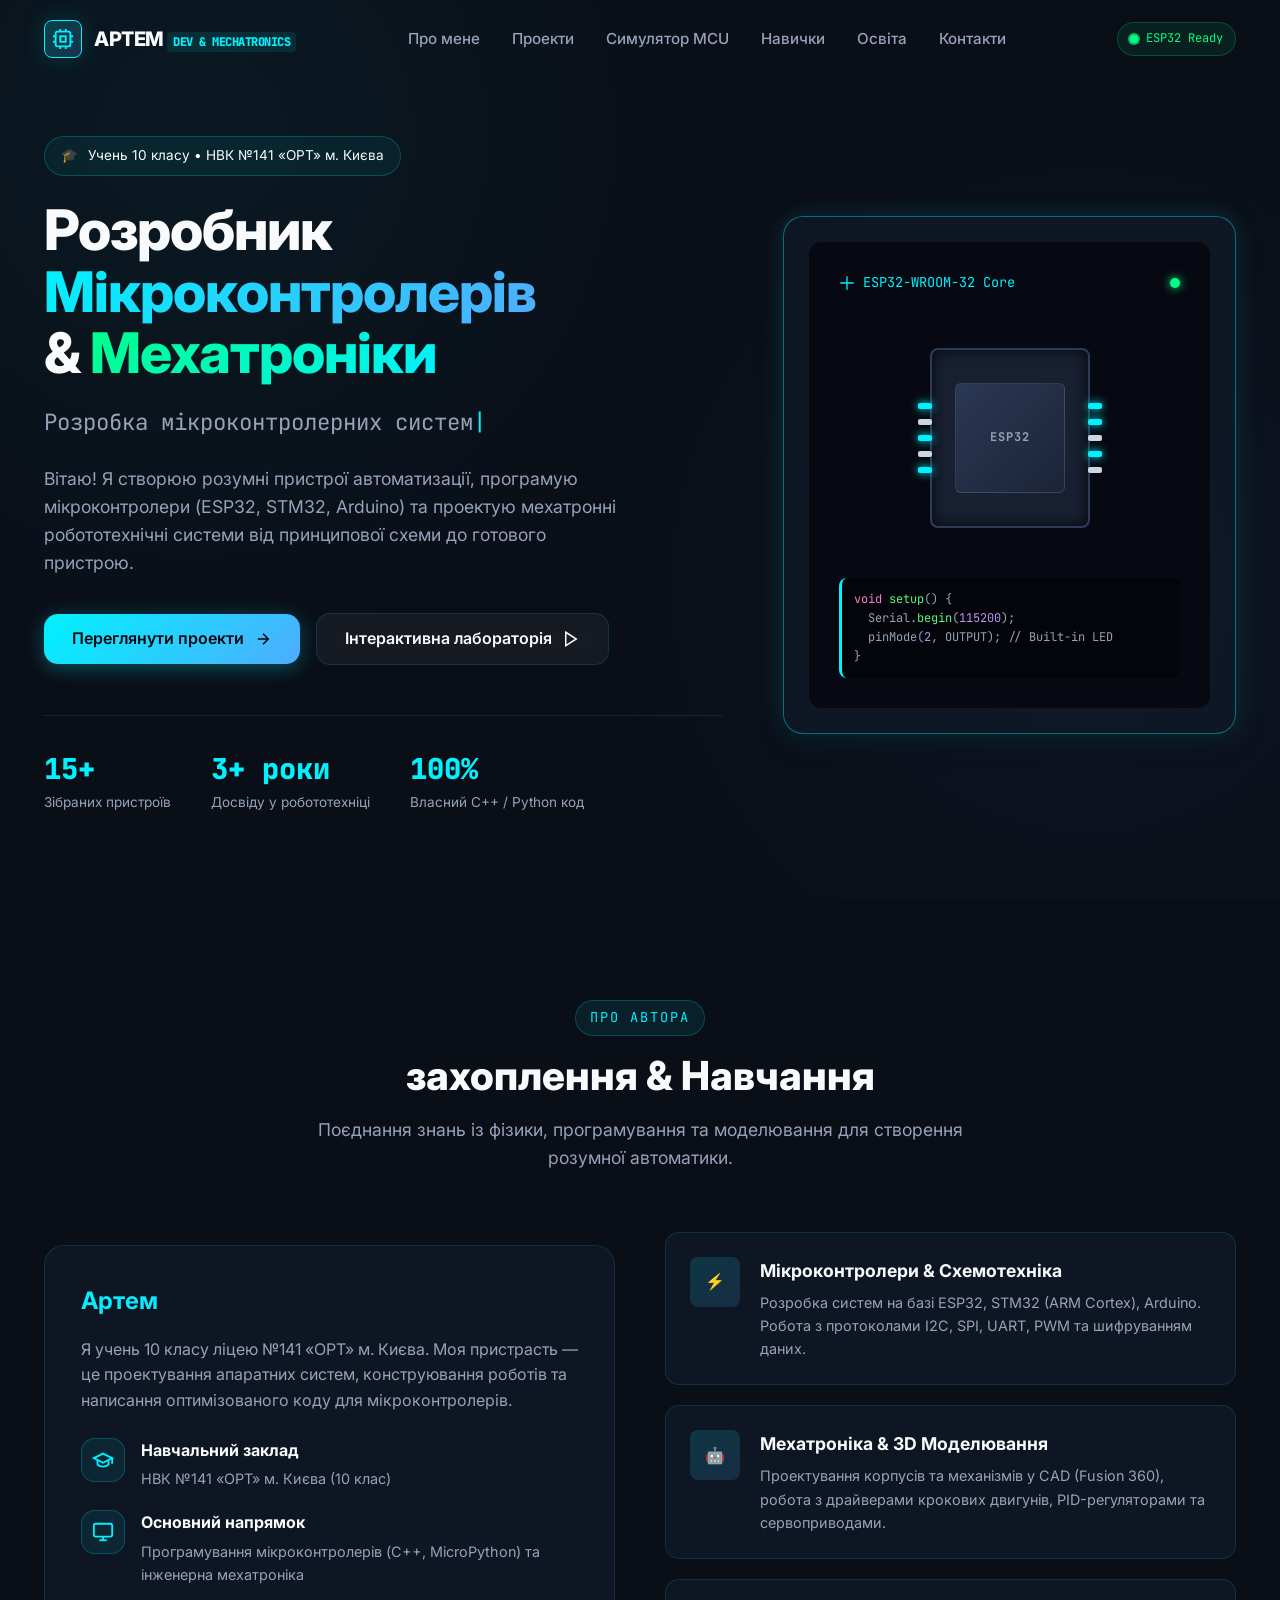
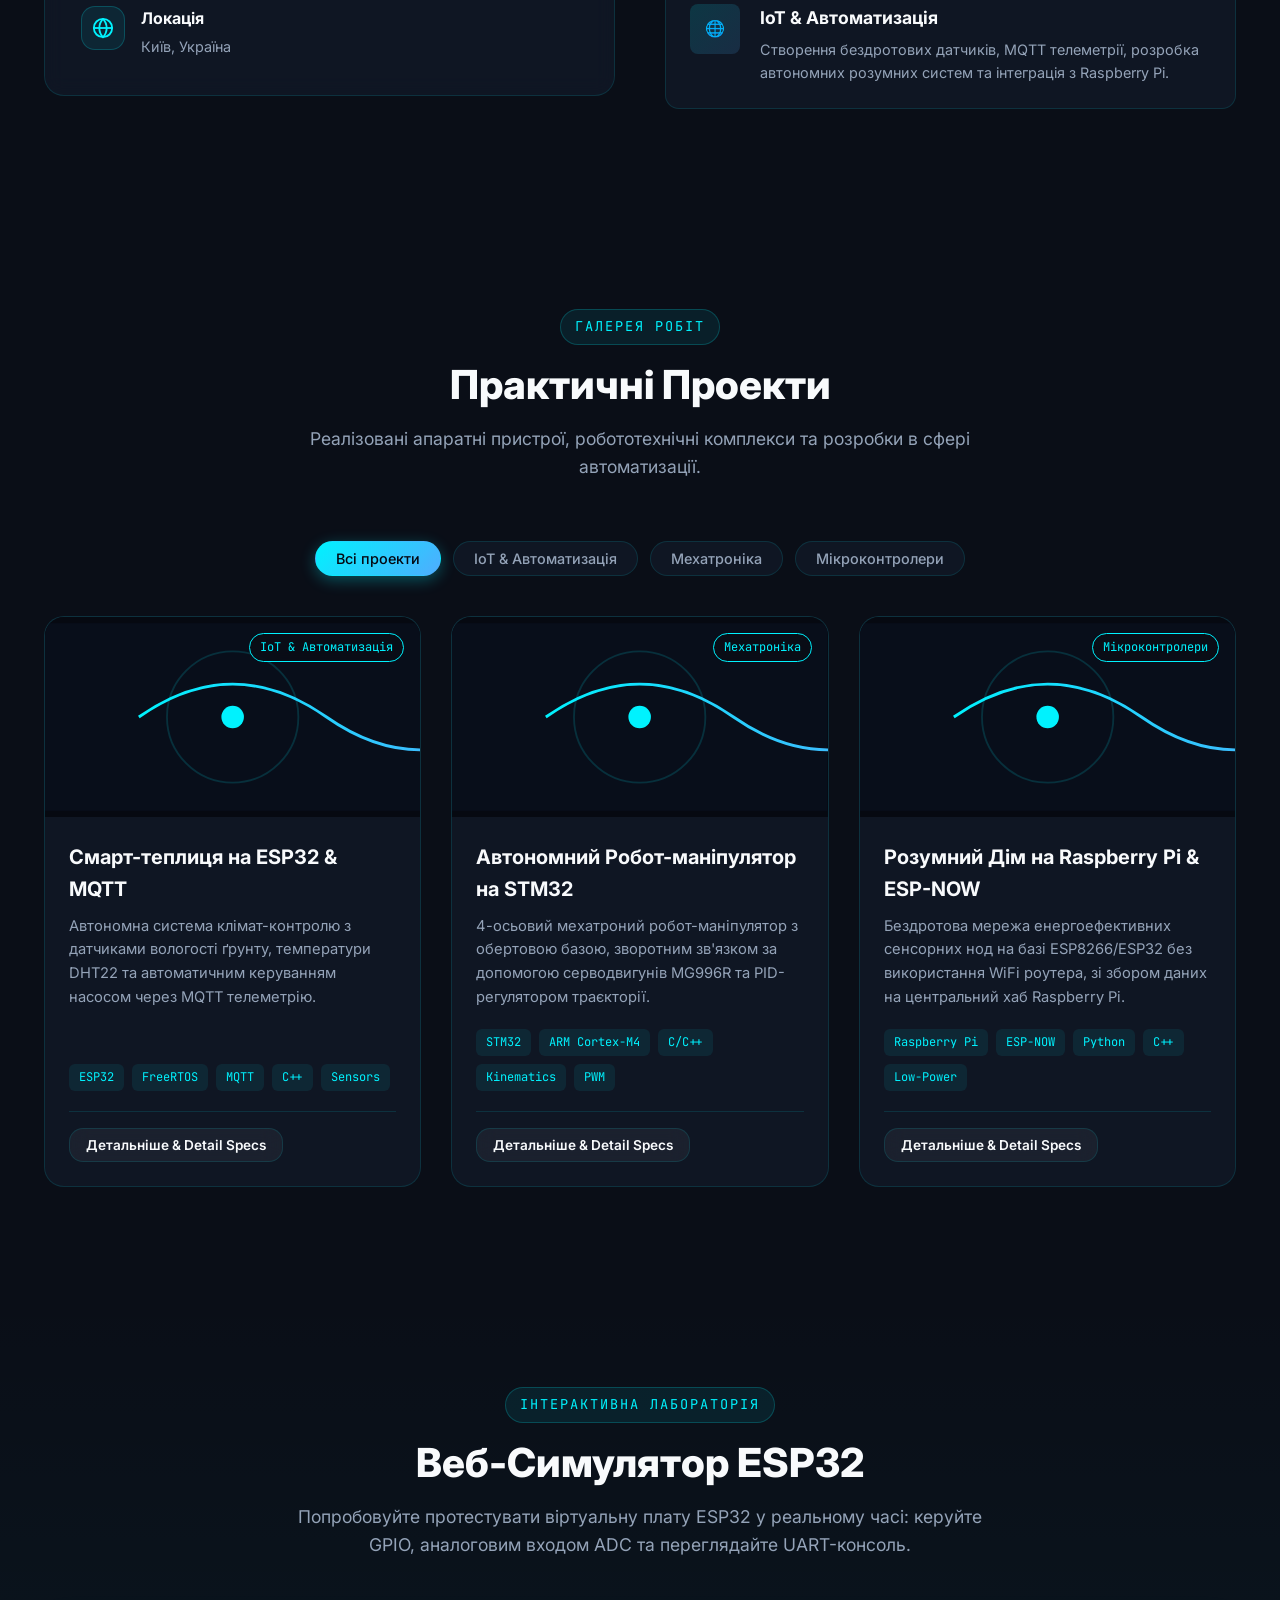
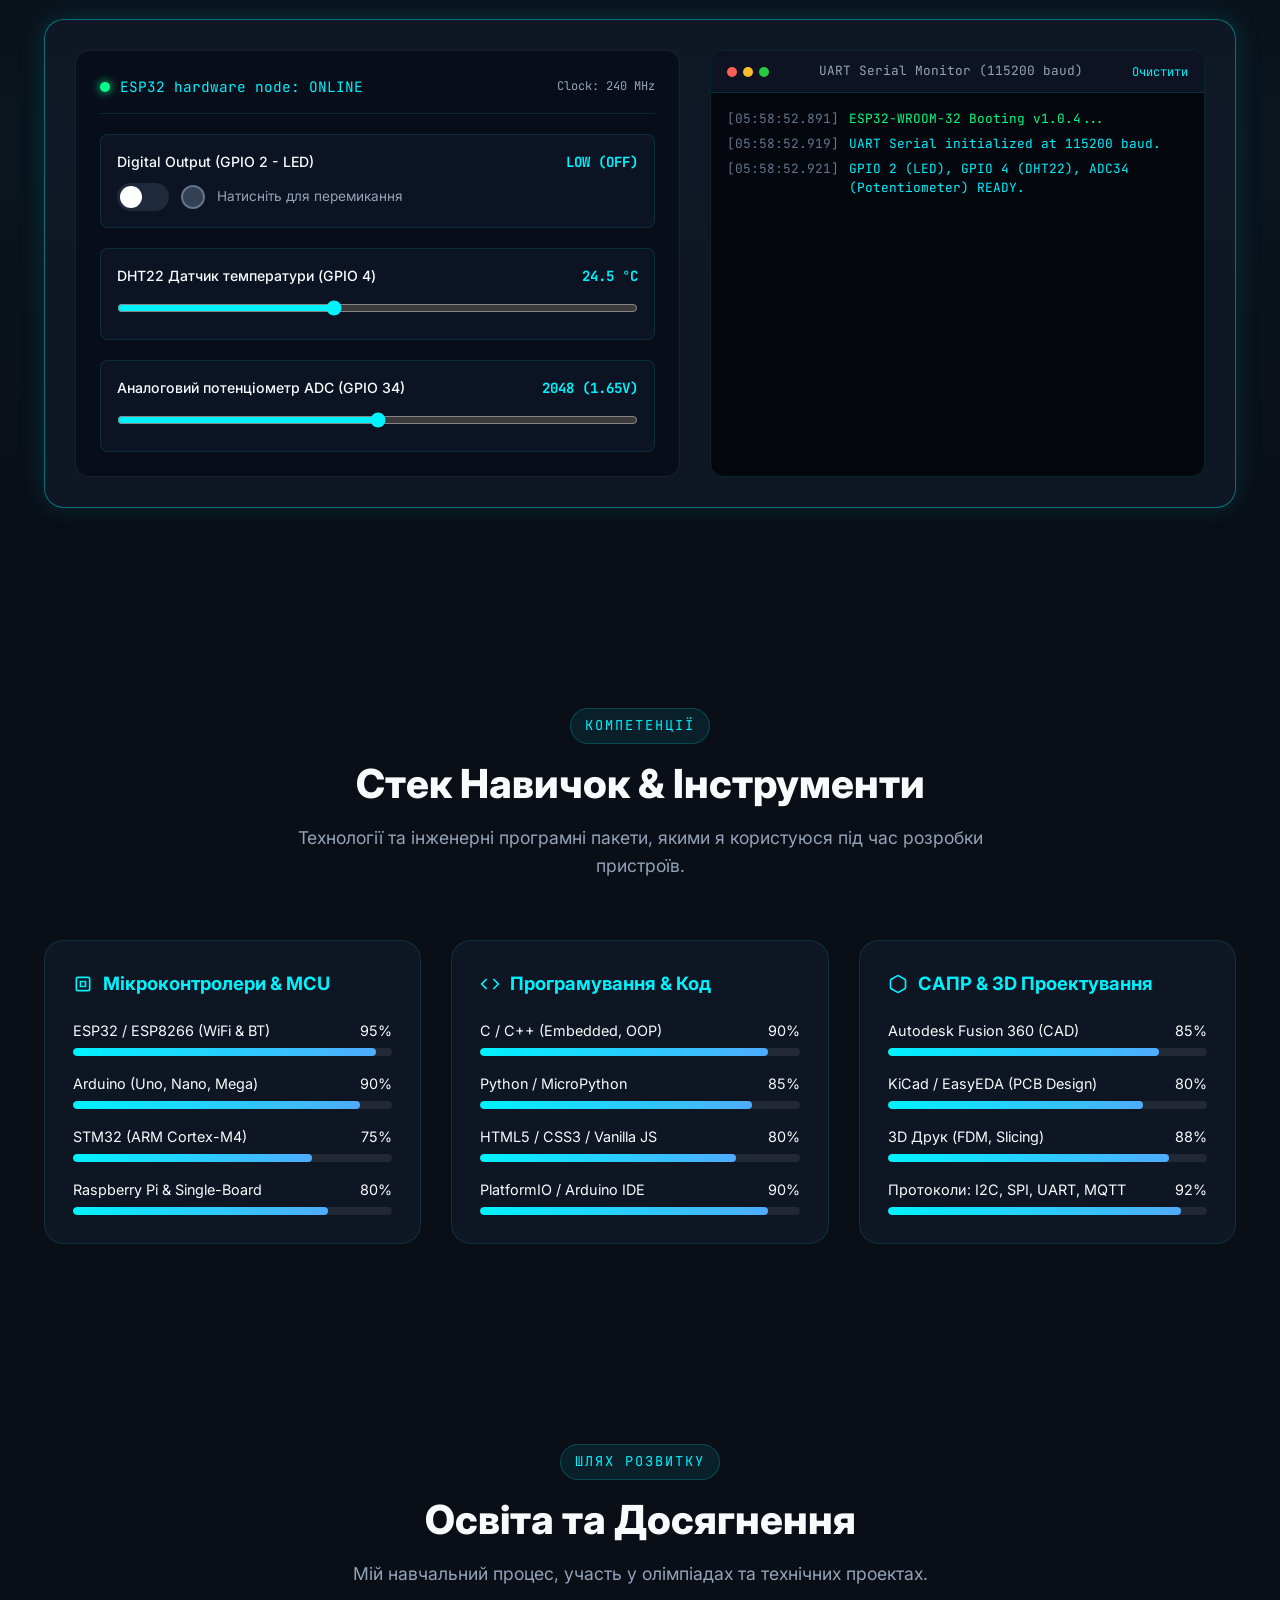
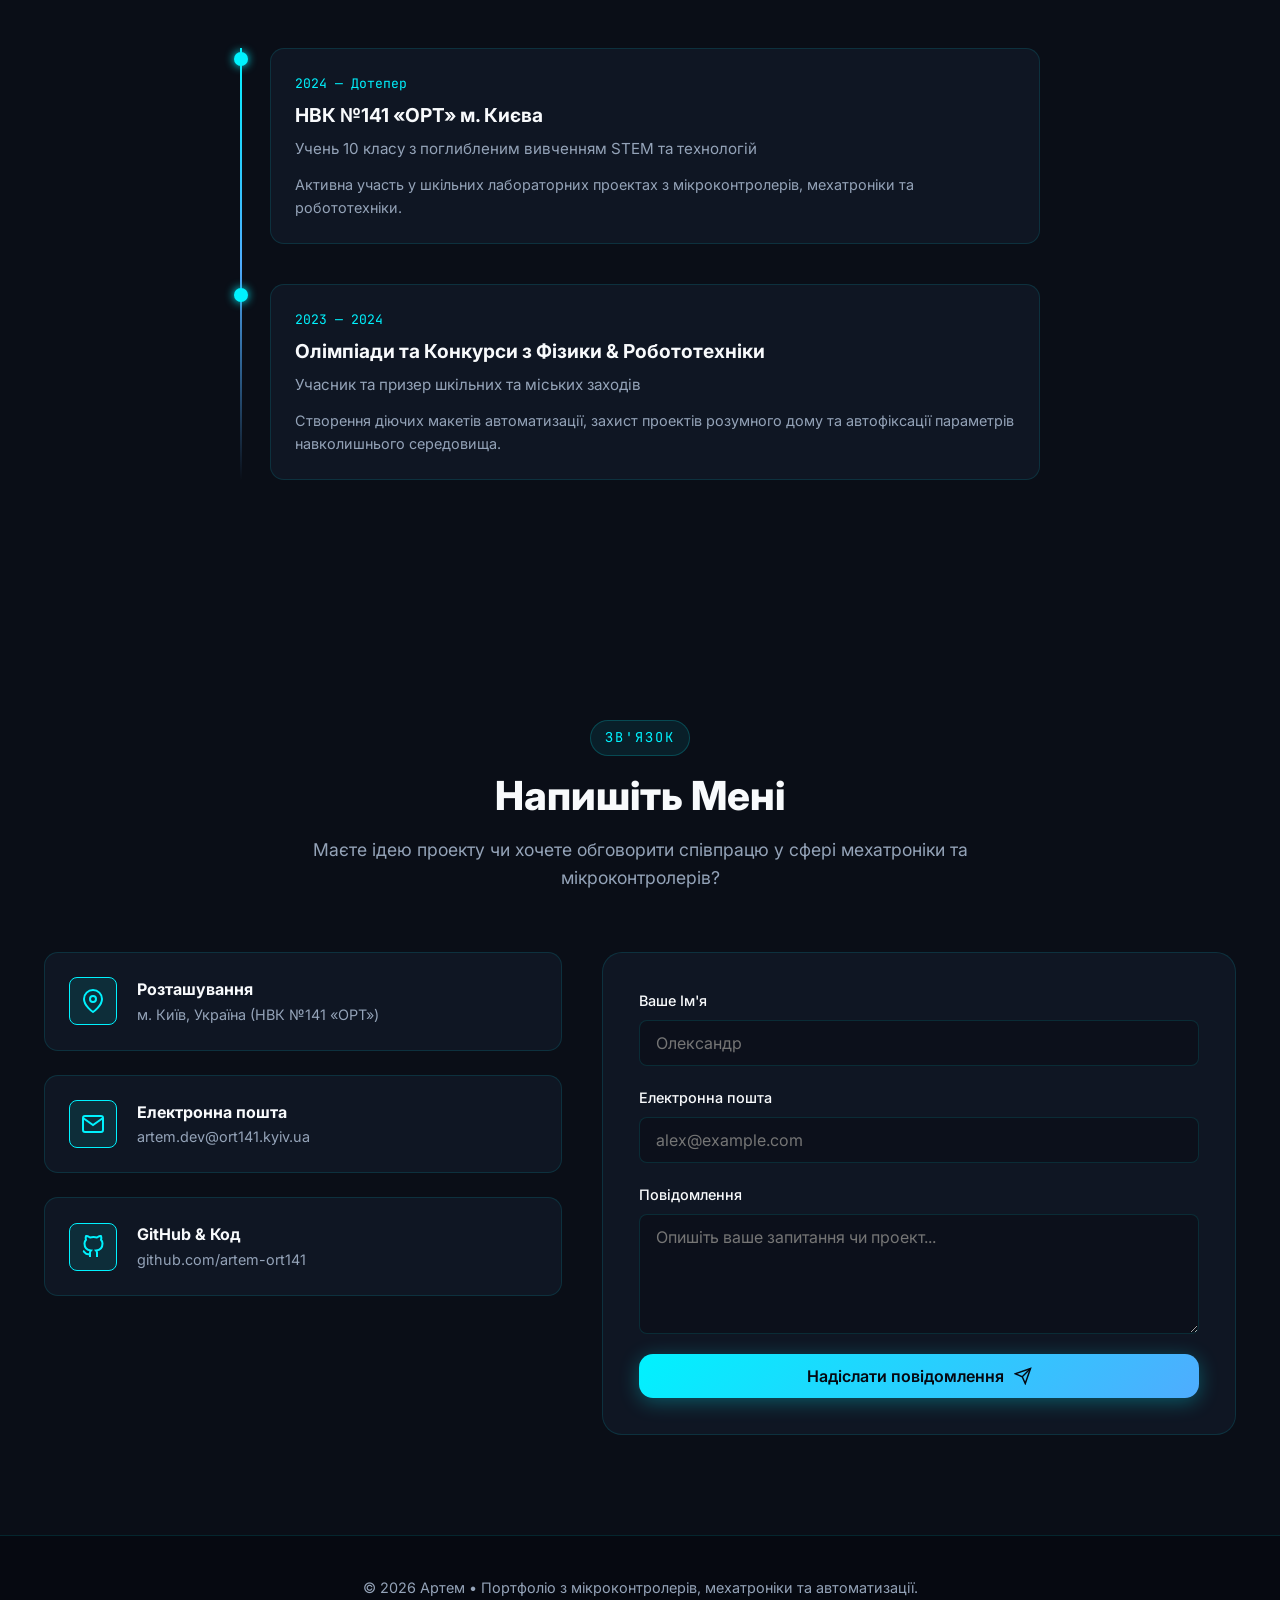
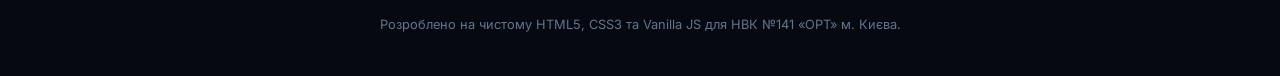
==== index.html @ bc4f9755 "feat: add initial HTML, CSS, and JS files with portfolio layout and styling" ====
<!DOCTYPE html>
<html lang="uk">
<head>
  <meta charset="UTF-8">
  <meta name="viewport" content="width=device-width, initial-scale=1.0">
  <title>Артем | Портфоліо: Мікроконтролери, Мехатроніка &amp; Автоматизація</title>
  <meta name="description" content="Персональне портфоліо Артема (учня 10 класу НВК №141 «ОРТ» м. Києва). Проектування мікроконтролерних систем (ESP32, STM32, Arduino), мехатроніка, роботизація та IoT пристрої.">
  <meta name="keywords" content="Артем портфоліо, мікроконтролери, мехатроніка, ESP32, STM32, Arduino, ОРТ 141 Київ, роботизація, автоматизація, IoT">
  <meta name="author" content="Артем">
  
  <!-- Favicon / Theme -->
  <meta name="theme-color" content="#0a0e17">
  
  <!-- CSS Stylesheet -->
  <link rel="stylesheet" href="css/style.css">
</head>
<body>

  <!-- ==================== NAVIGATION HEADER ==================== -->
  <header class="navbar">
    <div class="container nav-container">
      <a href="#hero" class="logo">
        <div class="logo-icon">
          <svg width="22" height="22" viewBox="0 0 24 24" fill="none" stroke="currentColor" stroke-width="2">
            <rect x="4" y="4" width="16" height="16" rx="2"/>
            <rect x="9" y="9" width="6" height="6"/>
            <path d="M9 1v3M15 1v3M9 20v3M15 20v3M20 9h3M20 15h3M1 9h3M1 15h3"/>
          </svg>
        </div>
        <span>АРТЕМ <span class="logo-sub">DEV &amp; MECHATRONICS</span></span>
      </a>

      <nav class="nav-menu">
        <a href="#about" class="nav-link">Про мене</a>
        <a href="#projects" class="nav-link">Проекти</a>
        <a href="#simulator" class="nav-link">Симулятор MCU</a>
        <a href="#skills" class="nav-link">Навички</a>
        <a href="#education" class="nav-link">Освіта</a>
        <a href="#contact" class="nav-link">Контакти</a>
      </nav>

      <div class="nav-actions">
        <div class="status-badge">
          <span class="pulse-dot"></span>
          <span>ESP32 Ready</span>
        </div>

        <div class="mobile-toggle" aria-label="Відкрити меню">
          <span></span>
          <span></span>
          <span></span>
        </div>
      </div>
    </div>
  </header>

  <!-- ==================== HERO SECTION ==================== -->
  <section id="hero" class="hero">
    <div class="container hero-grid">
      <div class="hero-content">
        <div class="hero-badge">
          <span class="hero-badge-icon">🎓</span>
          <span>Учень 10 класу • НВК №141 «ОРТ» м. Києва</span>
        </div>

        <h1 class="hero-title">
          Розробник <span class="gradient-text">Мікроконтролерів</span><br>
          &amp; <span class="gradient-text-green">Мехатроніки</span>
        </h1>

        <div class="hero-subtitle">
          <span id="typed-text"></span><span class="typed-cursor">|</span>
        </div>

        <p class="hero-description">
          Вітаю! Я створюю розумні пристрої автоматизації, програмую мікроконтролери (ESP32, STM32, Arduino) та проектую мехатронні робототехнічні системи від принципової схеми до готового пристрою.
        </p>

        <div class="hero-buttons">
          <a href="#projects" class="btn btn-primary">
            <span>Переглянути проекти</span>
            <svg width="18" height="18" viewBox="0 0 24 24" fill="none" stroke="currentColor" stroke-width="2">
              <path d="M5 12h14M12 5l7 7-7 7"/>
            </svg>
          </a>
          <a href="#simulator" class="btn btn-secondary">
            <span>Інтерактивна лабораторія</span>
            <svg width="18" height="18" viewBox="0 0 24 24" fill="none" stroke="currentColor" stroke-width="2">
              <polygon points="5 3 19 12 5 21 5 3"/>
            </svg>
          </a>
        </div>

        <div class="hero-stats">
          <div class="stat-item">
            <h3>15+</h3>
            <p>Зібраних пристроїв</p>
          </div>
          <div class="stat-item">
            <h3>3+ роки</h3>
            <p>Досвіду у робототехніці</p>
          </div>
          <div class="stat-item">
            <h3>100%</h3>
            <p>Власний C++ / Python код</p>
          </div>
        </div>
      </div>

      <!-- Hero Visual Interactive Board Preview -->
      <div class="hero-visual">
        <div class="hero-card-frame">
          <div class="mcu-chip-container">
            <div class="chip-header">
              <span class="chip-title">
                <svg width="16" height="16" viewBox="0 0 24 24" fill="none" stroke="currentColor" stroke-width="2"><path d="M12 2v20M2 12h20"/></svg>
                ESP32-WROOM-32 Core
              </span>
              <span class="chip-status"></span>
            </div>

            <div class="chip-diagram">
              <div class="esp32-ic">
                <div class="pin-row left">
                  <div class="pin active"></div>
                  <div class="pin"></div>
                  <div class="pin active"></div>
                  <div class="pin"></div>
                  <div class="pin active"></div>
                </div>
                <div class="esp32-shield">
                  ESP32
                </div>
                <div class="pin-row right">
                  <div class="pin active"></div>
                  <div class="pin active"></div>
                  <div class="pin"></div>
                  <div class="pin active"></div>
                  <div class="pin"></div>
                </div>
              </div>
            </div>

            <div class="chip-code-preview">
              <div><span class="keyword">void</span> <span class="func">setup</span>() {</div>
              <div>&nbsp;&nbsp;Serial.<span class="func">begin</span>(<span class="val">115200</span>);</div>
              <div>&nbsp;&nbsp;pinMode(<span class="val">2</span>, OUTPUT); <span class="comment">// Built-in LED</span></div>
              <div>}</div>
            </div>
          </div>
        </div>
      </div>
    </div>
  </section>

  <!-- ==================== ABOUT SECTION ==================== -->
  <section id="about" class="section">
    <div class="container">
      <div class="section-header">
        <span class="section-tag">Про автора</span>
        <h2 class="section-title"> захоплення &amp; Навчання</h2>
        <p class="section-subtitle">
          Поєднання знань із фізики, програмування та моделювання для створення розумної автоматики.
        </p>
      </div>

      <div class="about-grid">
        <div class="about-card">
          <h3 style="font-size: 1.5rem; margin-bottom: 16px;" class="gradient-text">Артем</h3>
          <p style="color: var(--text-muted); margin-bottom: 20px;">
            Я учень 10 класу ліцею №141 «ОРТ» м. Києва. Моя пристрасть — це проектування апаратних систем, конструювання роботів та написання оптимізованого коду для мікроконтролерів.
          </p>

          <div class="about-info-list">
            <div class="info-item">
              <div class="info-icon">
                <svg width="22" height="22" viewBox="0 0 24 24" fill="none" stroke="currentColor" stroke-width="2"><path d="M22 10v6M2 10l10-5 10 5-10 5z"/><path d="M6 12v5c3 3 9 3 12 0v-5"/></svg>
              </div>
              <div class="info-content">
                <h4>Навчальний заклад</h4>
                <p>НВК №141 «ОРТ» м. Києва (10 клас)</p>
              </div>
            </div>

            <div class="info-item">
              <div class="info-icon">
                <svg width="22" height="22" viewBox="0 0 24 24" fill="none" stroke="currentColor" stroke-width="2"><rect x="2" y="3" width="20" height="14" rx="2"/><line x1="8" y1="21" x2="16" y2="21"/><line x1="12" y1="17" x2="12" y2="21"/></svg>
              </div>
              <div class="info-content">
                <h4>Основний напрямок</h4>
                <p>Програмування мікроконтролерів (C++, MicroPython) та інженерна мехатроніка</p>
              </div>
            </div>

            <div class="info-item">
              <div class="info-icon">
                <svg width="22" height="22" viewBox="0 0 24 24" fill="none" stroke="currentColor" stroke-width="2"><circle cx="12" cy="12" r="10"/><path d="M12 2a14.5 14.5 0 0 0 0 20 14.5 14.5 0 0 0 0-20"/><path d="M2 12h20"/></svg>
              </div>
              <div class="info-content">
                <h4>Локація</h4>
                <p>Київ, Україна</p>
              </div>
            </div>
          </div>
        </div>

        <div class="focus-cards">
          <div class="focus-card">
            <div class="focus-card-icon">⚡</div>
            <div>
              <h4 style="font-size: 1.1rem; margin-bottom: 6px;">Мікроконтролери &amp; Схемотехніка</h4>
              <p style="font-size: 0.9rem; color: var(--text-muted);">
                Розробка систем на базі ESP32, STM32 (ARM Cortex), Arduino. Робота з протоколами I2C, SPI, UART, PWM та шифруванням даних.
              </p>
            </div>
          </div>

          <div class="focus-card">
            <div class="focus-card-icon">🤖</div>
            <div>
              <h4 style="font-size: 1.1rem; margin-bottom: 6px;">Мехатроніка &amp; 3D Моделювання</h4>
              <p style="font-size: 0.9rem; color: var(--text-muted);">
                Проектування корпусів та механізмів у CAD (Fusion 360), робота з драйверами крокових двигунів, PID-регуляторами та сервоприводами.
              </p>
            </div>
          </div>

          <div class="focus-card">
            <div class="focus-card-icon">🌐</div>
            <div>
              <h4 style="font-size: 1.1rem; margin-bottom: 6px;">IoT &amp; Автоматизація</h4>
              <p style="font-size: 0.9rem; color: var(--text-muted);">
                Створення бездротових датчиків, MQTT телеметрії, розробка автономних розумних систем та інтеграція з Raspberry Pi.
              </p>
            </div>
          </div>
        </div>
      </div>
    </div>
  </section>

  <!-- ==================== PROJECTS SECTION ==================== -->
  <section id="projects" class="section">
    <div class="container">
      <div class="section-header">
        <span class="section-tag">Галерея робіт</span>
        <h2 class="section-title">Практичні Проекти</h2>
        <p class="section-subtitle">
          Реалізовані апаратні пристрої, робототехнічні комплекси та розробки в сфері автоматизації.
        </p>
      </div>

      <div class="projects-filter">
        <button class="filter-btn active" data-filter="all">Всі проекти</button>
        <button class="filter-btn" data-filter="iot">IoT &amp; Автоматизація</button>
        <button class="filter-btn" data-filter="mechatronics">Мехатроніка</button>
        <button class="filter-btn" data-filter="mcu">Мікроконтролери</button>
      </div>

      <div class="projects-grid" id="projects-container">
        <!-- Projects dynamically populated by main.js -->
      </div>
    </div>
  </section>

  <!-- ==================== INTERACTIVE MCU SIMULATOR SECTION ==================== -->
  <section id="simulator" class="section simulator-section">
    <div class="container">
      <div class="section-header">
        <span class="section-tag">Інтерактивна Лабораторія</span>
        <h2 class="section-title">Веб-Симулятор ESP32</h2>
        <p class="section-subtitle">
          Попробовуйте протестувати віртуальну плату ESP32 у реальному часі: керуйте GPIO, аналоговим входом ADC та переглядайте UART-консоль.
        </p>
      </div>

      <div class="simulator-wrapper">
        <!-- MCU Board Emulator -->
        <div class="sim-board">
          <div class="sim-header">
            <div class="sim-header-title">
              <span style="display:inline-block; width:10px; height:10px; background:#00ff88; border-radius:50%; box-shadow: 0 0 10px #00ff88;"></span>
              ESP32 hardware node: ONLINE
            </div>
            <span style="font-family: var(--font-mono); font-size: 0.75rem; color: var(--text-muted);">Clock: 240 MHz</span>
          </div>

          <div class="sim-controls">
            <!-- GPIO 2 LED Control -->
            <div class="control-group">
              <div class="control-label">
                <span>Digital Output (GPIO 2 - LED)</span>
                <span class="val-badge" id="sim-led-status">LOW (OFF)</span>
              </div>
              <div class="switch-container">
                <div class="toggle-switch" id="sim-led-toggle">
                  <div class="toggle-knob"></div>
                </div>
                <div class="virtual-led" id="sim-virtual-led"></div>
                <span style="font-size: 0.85rem; color: var(--text-muted);">Натисніть для перемикання</span>
              </div>
            </div>

            <!-- DHT22 Sensor Slider -->
            <div class="control-group">
              <div class="control-label">
                <span>DHT22 Датчик температури (GPIO 4)</span>
                <span class="val-badge" id="sim-temp-val">24.5 °C</span>
              </div>
              <input type="range" min="10" max="45" value="24.5" step="0.5" class="sim-range" id="sim-temp-slider">
            </div>

            <!-- Potentiometer Slider -->
            <div class="control-group">
              <div class="control-label">
                <span>Аналоговий потенціометр ADC (GPIO 34)</span>
                <span class="val-badge"><span id="sim-pot-val">2048</span> (<span id="sim-pot-voltage">1.65V</span>)</span>
              </div>
              <input type="range" min="0" max="4095" value="2048" step="1" class="sim-range" id="sim-pot-slider">
            </div>
          </div>
        </div>

        <!-- Serial Terminal Output -->
        <div class="sim-terminal">
          <div class="terminal-bar">
            <div class="terminal-dots">
              <span class="dot red"></span>
              <span class="dot yellow"></span>
              <span class="dot green"></span>
            </div>
            <span>UART Serial Monitor (115200 baud)</span>
            <button id="sim-clear-term" style="color: var(--accent-cyan); font-size:0.75rem; cursor:pointer;">Очистити</button>
          </div>
          <div class="terminal-body" id="sim-terminal-body">
            <!-- Log lines output via JS -->
          </div>
        </div>
      </div>
    </div>
  </section>

  <!-- ==================== SKILLS MATRIX SECTION ==================== -->
  <section id="skills" class="section">
    <div class="container">
      <div class="section-header">
        <span class="section-tag">Компетенції</span>
        <h2 class="section-title">Стек Навичок &amp; Інструменти</h2>
        <p class="section-subtitle">
          Технології та інженерні програмні пакети, якими я користуюся під час розробки пристроїв.
        </p>
      </div>

      <div class="skills-grid">
        <!-- Category 1 -->
        <div class="skill-category">
          <h3 class="category-title">
            <svg width="20" height="20" viewBox="0 0 24 24" fill="none" stroke="currentColor" stroke-width="2"><rect x="4" y="4" width="16" height="16" rx="2"/><path d="M9 9h6v6H9z"/></svg>
            Мікроконтролери &amp; MCU
          </h3>
          <div class="skill-list">
            <div class="skill-item">
              <div class="skill-header">
                <span>ESP32 / ESP8266 (WiFi &amp; BT)</span>
                <span>95%</span>
              </div>
              <div class="skill-bar"><div class="skill-progress" data-level="95"></div></div>
            </div>
            <div class="skill-item">
              <div class="skill-header">
                <span>Arduino (Uno, Nano, Mega)</span>
                <span>90%</span>
              </div>
              <div class="skill-bar"><div class="skill-progress" data-level="90"></div></div>
            </div>
            <div class="skill-item">
              <div class="skill-header">
                <span>STM32 (ARM Cortex-M4)</span>
                <span>75%</span>
              </div>
              <div class="skill-bar"><div class="skill-progress" data-level="75"></div></div>
            </div>
            <div class="skill-item">
              <div class="skill-header">
                <span>Raspberry Pi &amp; Single-Board</span>
                <span>80%</span>
              </div>
              <div class="skill-bar"><div class="skill-progress" data-level="80"></div></div>
            </div>
          </div>
        </div>

        <!-- Category 2 -->
        <div class="skill-category">
          <h3 class="category-title">
            <svg width="20" height="20" viewBox="0 0 24 24" fill="none" stroke="currentColor" stroke-width="2"><polyline points="16 18 22 12 16 6"/><polyline points="8 6 2 12 8 18"/></svg>
            Програмування &amp; Код
          </h3>
          <div class="skill-list">
            <div class="skill-item">
              <div class="skill-header">
                <span>C / C++ (Embedded, OOP)</span>
                <span>90%</span>
              </div>
              <div class="skill-bar"><div class="skill-progress" data-level="90"></div></div>
            </div>
            <div class="skill-item">
              <div class="skill-header">
                <span>Python / MicroPython</span>
                <span>85%</span>
              </div>
              <div class="skill-bar"><div class="skill-progress" data-level="85"></div></div>
            </div>
            <div class="skill-item">
              <div class="skill-header">
                <span>HTML5 / CSS3 / Vanilla JS</span>
                <span>80%</span>
              </div>
              <div class="skill-bar"><div class="skill-progress" data-level="80"></div></div>
            </div>
            <div class="skill-item">
              <div class="skill-header">
                <span>PlatformIO / Arduino IDE</span>
                <span>90%</span>
              </div>
              <div class="skill-bar"><div class="skill-progress" data-level="90"></div></div>
            </div>
          </div>
        </div>

        <!-- Category 3 -->
        <div class="skill-category">
          <h3 class="category-title">
            <svg width="20" height="20" viewBox="0 0 24 24" fill="none" stroke="currentColor" stroke-width="2"><path d="M21 16V8a2 2 0 0 0-1-1.73l-7-4a2 2 0 0 0-2 0l-7 4A2 2 0 0 0 3 8v8a2 2 0 0 0 1 1.73l7 4a2 2 0 0 0 2 0l7-4A2 2 0 0 0 21 16z"/></svg>
            САПР &amp; 3D Проектування
          </h3>
          <div class="skill-list">
            <div class="skill-item">
              <div class="skill-header">
                <span>Autodesk Fusion 360 (CAD)</span>
                <span>85%</span>
              </div>
              <div class="skill-bar"><div class="skill-progress" data-level="85"></div></div>
            </div>
            <div class="skill-item">
              <div class="skill-header">
                <span>KiCad / EasyEDA (PCB Design)</span>
                <span>80%</span>
              </div>
              <div class="skill-bar"><div class="skill-progress" data-level="80"></div></div>
            </div>
            <div class="skill-item">
              <div class="skill-header">
                <span>3D Друк (FDM, Slicing)</span>
                <span>88%</span>
              </div>
              <div class="skill-bar"><div class="skill-progress" data-level="88"></div></div>
            </div>
            <div class="skill-item">
              <div class="skill-header">
                <span>Протоколи: I2C, SPI, UART, MQTT</span>
                <span>92%</span>
              </div>
              <div class="skill-bar"><div class="skill-progress" data-level="92"></div></div>
            </div>
          </div>
        </div>
      </div>
    </div>
  </section>

  <!-- ==================== EDUCATION SECTION ==================== -->
  <section id="education" class="section">
    <div class="container">
      <div class="section-header">
        <span class="section-tag">Шлях розвитку</span>
        <h2 class="section-title">Освіта та Досягнення</h2>
        <p class="section-subtitle">
          Мій навчальний процес, участь у олімпіадах та технічних проектах.
        </p>
      </div>

      <div class="timeline">
        <div class="timeline-item">
          <div class="timeline-dot"></div>
          <div class="timeline-card">
            <div class="timeline-date">2024 — Дотепер</div>
            <h3 class="timeline-title">НВК №141 «ОРТ» м. Києва</h3>
            <p class="timeline-subtitle">Учень 10 класу з поглибленим вивченням STEM та технологій</p>
            <p style="font-size: 0.9rem; color: var(--text-muted);">
              Активна участь у шкільних лабораторних проектах з мікроконтролерів, мехатроніки та робототехніки.
            </p>
          </div>
        </div>

        <div class="timeline-item">
          <div class="timeline-dot"></div>
          <div class="timeline-card">
            <div class="timeline-date">2023 — 2024</div>
            <h3 class="timeline-title">Олімпіади та Конкурси з Фізики &amp; Робототехніки</h3>
            <p class="timeline-subtitle">Учасник та призер шкільних та міських заходів</p>
            <p style="font-size: 0.9rem; color: var(--text-muted);">
              Створення діючих макетів автоматизації, захист проектів розумного дому та автофіксації параметрів навколишнього середовища.
            </p>
          </div>
        </div>
      </div>
    </div>
  </section>

  <!-- ==================== CONTACT SECTION ==================== -->
  <section id="contact" class="section">
    <div class="container">
      <div class="section-header">
        <span class="section-tag">Зв'язок</span>
        <h2 class="section-title">Напишіть Мені</h2>
        <p class="section-subtitle">
          Маєте ідею проекту чи хочете обговорити співпрацю у сфері мехатроніки та мікроконтролерів?
        </p>
      </div>

      <div class="contact-grid">
        <div class="contact-info">
          <div class="contact-card">
            <div class="contact-icon">
              <svg width="24" height="24" viewBox="0 0 24 24" fill="none" stroke="currentColor" stroke-width="2"><path d="M21 10c0 7-9 13-9 13s-9-6-9-13a9 9 0 0 1 18 0z"/><circle cx="12" cy="10" r="3"/></svg>
            </div>
            <div>
              <h4 style="font-size: 1rem;">Розташування</h4>
              <p style="color: var(--text-muted); font-size: 0.9rem;">м. Київ, Україна (НВК №141 «ОРТ»)</p>
            </div>
          </div>

          <div class="contact-card">
            <div class="contact-icon">
              <svg width="24" height="24" viewBox="0 0 24 24" fill="none" stroke="currentColor" stroke-width="2"><path d="M4 4h16c1.1 0 2 .9 2 2v12c0 1.1-.9 2-2 2H4c-1.1 0-2-.9-2-2V6c0-1.1.9-2 2-2z"/><polyline points="22,6 12,13 2,6"/></svg>
            </div>
            <div>
              <h4 style="font-size: 1rem;">Електронна пошта</h4>
              <p style="color: var(--text-muted); font-size: 0.9rem;">artem.dev@ort141.kyiv.ua</p>
            </div>
          </div>

          <div class="contact-card">
            <div class="contact-icon">
              <svg width="24" height="24" viewBox="0 0 24 24" fill="none" stroke="currentColor" stroke-width="2"><path d="M9 19c-5 1.5-5-2.5-7-3m14 6v-3.87a3.37 3.37 0 0 0-.94-2.61c3.14-.35 6.44-1.54 6.44-7A5.44 5.44 0 0 0 20 4.77 5.07 5.07 0 0 0 19.91 1S18.73.65 16 2.48a13.38 13.38 0 0 0-7 0C6.27.65 5.09 1 5.09 1A5.07 5.07 0 0 0 5 4.77a5.44 5.44 0 0 0-1.5 3.78c0 5.42 3.3 6.61 6.44 7A3.37 3.37 0 0 0 9 18.13V22"/></svg>
            </div>
            <div>
              <h4 style="font-size: 1rem;">GitHub &amp; Код</h4>
              <p style="color: var(--text-muted); font-size: 0.9rem;">github.com/artem-ort141</p>
            </div>
          </div>
        </div>

        <form class="contact-form" id="contact-form">
          <div class="form-group">
            <label class="form-label" for="form-name">Ваше Ім'я</label>
            <input type="text" id="form-name" class="form-input" placeholder="Олександр" required>
          </div>

          <div class="form-group">
            <label class="form-label" for="form-email">Електронна пошта</label>
            <input type="email" id="form-email" class="form-input" placeholder="alex@example.com" required>
          </div>

          <div class="form-group">
            <label class="form-label" for="form-message">Повідомлення</label>
            <textarea id="form-message" class="form-textarea" placeholder="Опишіть ваше запитання чи проект..." required></textarea>
          </div>

          <div class="form-status" id="form-status"></div>

          <button type="submit" class="btn btn-primary" style="width: 100%;">
            <span>Надіслати повідомлення</span>
            <svg width="18" height="18" viewBox="0 0 24 24" fill="none" stroke="currentColor" stroke-width="2"><line x1="22" y1="2" x2="11" y2="13"/><polygon points="22 2 15 22 11 13 2 9 22 2"/></svg>
          </button>
        </form>
      </div>
    </div>
  </section>

  <!-- ==================== PROJECT DETAILS MODAL ==================== -->
  <div class="modal-overlay" id="project-modal">
    <div class="modal-container">
      <div class="modal-header">
        <h3 class="gradient-text" style="font-size: 1.25rem;">Специфікація Проекту</h3>
        <button class="modal-close" id="modal-close" aria-label="Закрити">&times;</button>
      </div>
      <div class="modal-body" id="modal-body-content">
        <!-- Dynamic content via main.js -->
      </div>
    </div>
  </div>

  <!-- ==================== FOOTER ==================== -->
  <footer class="footer">
    <div class="container footer-content">
      <p>&copy; 2026 Артем • Портфоліо з мікроконтролерів, мехатроніки та автоматизації.</p>
      <p style="font-size: 0.8rem; color: var(--text-dark);">
        Розроблено на чистому HTML5, CSS3 та Vanilla JS для НВК №141 «ОРТ» м. Києва.
      </p>
    </div>
  </footer>

  <!-- Main JavaScript File -->
  <script src="js/main.js"></script>
</body>
</html>
---- css/style.css ----
/* ==========================================================================
   Артем | Портфоліо: Мікроконтролери, Мехатроніка & Автоматизація
   Style Sheet (Pure CSS3)
   ========================================================================== */

@import url('https://fonts.googleapis.com/css2?family=Inter:wght@300;400;500;600;700;800&family=JetBrains+Mono:ital,wght@0,400;0,500;0,600;0,700;1,400&display=swap');

/* --- CSS Variables & Design Tokens --- */
:root {
  --bg-primary: #0a0e17;
  --bg-secondary: #0f1623;
  --bg-card: rgba(18, 26, 42, 0.7);
  --bg-card-hover: rgba(26, 37, 60, 0.85);
  
  --border-subtle: rgba(0, 242, 254, 0.12);
  --border-active: rgba(0, 242, 254, 0.4);
  
  --accent-cyan: #00f2fe;
  --accent-blue: #4facfe;
  --accent-green: #00ff88;
  --accent-orange: #ff9f43;
  --accent-purple: #9d4edd;
  
  --text-main: #f8fafc;
  --text-muted: #94a3b8;
  --text-dark: #64748b;
  
  --font-sans: 'Inter', -apple-system, BlinkMacSystemFont, 'Segoe UI', Roboto, sans-serif;
  --font-mono: 'JetBrains Mono', 'Fira Code', monospace;
  
  --shadow-glow: 0 0 25px rgba(0, 242, 254, 0.15);
  --shadow-card: 0 10px 30px -10px rgba(0, 0, 0, 0.5);
  
  --radius-sm: 8px;
  --radius-md: 14px;
  --radius-lg: 20px;
  --radius-full: 9999px;
  
  --transition-fast: 0.2s cubic-bezier(0.4, 0, 0.2, 1);
  --transition-normal: 0.35s cubic-bezier(0.4, 0, 0.2, 1);
}

/* --- Base & Reset --- */
*, *::before, *::after {
  box-sizing: border-box;
  margin: 0;
  padding: 0;
}

html {
  scroll-behavior: smooth;
  font-size: 16px;
}

body {
  background-color: var(--bg-primary);
  color: var(--text-main);
  font-family: var(--font-sans);
  line-height: 1.6;
  overflow-x: hidden;
  background-image: 
    radial-gradient(circle at 15% 15%, rgba(0, 242, 254, 0.05) 0%, transparent 40%),
    radial-gradient(circle at 85% 65%, rgba(79, 172, 254, 0.05) 0%, transparent 40%);
  background-attachment: fixed;
}

a {
  color: inherit;
  text-decoration: none;
  transition: color var(--transition-fast);
}

ul {
  list-style: none;
}

img, svg {
  display: block;
  max-width: 100%;
}

button, input, textarea {
  font-family: inherit;
  font-size: inherit;
  border: none;
  outline: none;
  background: none;
}

button {
  cursor: pointer;
}

/* --- Utility Classes & Typography --- */
.container {
  width: 100%;
  max-width: 1240px;
  margin: 0 auto;
  padding: 0 24px;
}

.section {
  padding: 100px 0;
  position: relative;
}

.gradient-text {
  background: linear-gradient(135deg, var(--accent-cyan), var(--accent-blue));
  -webkit-background-clip: text;
  -webkit-text-fill-color: transparent;
  background-clip: text;
}

.gradient-text-green {
  background: linear-gradient(135deg, var(--accent-green), var(--accent-cyan));
  -webkit-background-clip: text;
  -webkit-text-fill-color: transparent;
  background-clip: text;
}

.section-header {
  text-align: center;
  max-width: 700px;
  margin: 0 auto 60px;
}

.section-tag {
  display: inline-flex;
  align-items: center;
  gap: 8px;
  font-family: var(--font-mono);
  font-size: 0.85rem;
  color: var(--accent-cyan);
  text-transform: uppercase;
  letter-spacing: 2px;
  background: rgba(0, 242, 254, 0.08);
  border: 1px solid rgba(0, 242, 254, 0.2);
  padding: 6px 14px;
  border-radius: var(--radius-full);
  margin-bottom: 16px;
}

.section-title {
  font-size: 2.5rem;
  font-weight: 800;
  line-height: 1.2;
  margin-bottom: 16px;
}

.section-subtitle {
  color: var(--text-muted);
  font-size: 1.1rem;
}

/* --- Navigation Header --- */
.navbar {
  position: fixed;
  top: 0;
  left: 0;
  width: 100%;
  z-index: 1000;
  padding: 20px 0;
  transition: all var(--transition-normal);
}

.navbar.scrolled {
  padding: 12px 0;
  background: rgba(10, 14, 23, 0.85);
  backdrop-filter: blur(16px);
  -webkit-backdrop-filter: blur(16px);
  border-bottom: 1px solid var(--border-subtle);
  box-shadow: 0 10px 30px rgba(0,0,0,0.5);
}

.nav-container {
  display: flex;
  align-items: center;
  justify-content: space-between;
}

.logo {
  display: flex;
  align-items: center;
  gap: 12px;
  font-weight: 800;
  font-size: 1.25rem;
  letter-spacing: -0.5px;
}

.logo-icon {
  width: 38px;
  height: 38px;
  background: linear-gradient(135deg, rgba(0, 242, 254, 0.2), rgba(79, 172, 254, 0.2));
  border: 1px solid var(--accent-cyan);
  border-radius: var(--radius-sm);
  display: flex;
  align-items: center;
  justify-content: center;
  color: var(--accent-cyan);
  box-shadow: var(--shadow-glow);
}

.logo-sub {
  font-family: var(--font-mono);
  font-size: 0.75rem;
  color: var(--accent-cyan);
  background: rgba(0, 242, 254, 0.1);
  padding: 2px 6px;
  border-radius: 4px;
}

.nav-menu {
  display: flex;
  align-items: center;
  gap: 32px;
}

.nav-link {
  font-size: 0.95rem;
  font-weight: 500;
  color: var(--text-muted);
  position: relative;
}

.nav-link:hover, .nav-link.active {
  color: var(--text-main);
}

.nav-link::after {
  content: '';
  position: absolute;
  bottom: -6px;
  left: 0;
  width: 0;
  height: 2px;
  background: linear-gradient(90deg, var(--accent-cyan), var(--accent-blue));
  transition: width var(--transition-fast);
  border-radius: 2px;
}

.nav-link:hover::after, .nav-link.active::after {
  width: 100%;
}

.nav-actions {
  display: flex;
  align-items: center;
  gap: 16px;
}

.status-badge {
  display: flex;
  align-items: center;
  gap: 8px;
  font-family: var(--font-mono);
  font-size: 0.75rem;
  color: var(--accent-green);
  background: rgba(0, 255, 136, 0.08);
  border: 1px solid rgba(0, 255, 136, 0.2);
  padding: 6px 12px;
  border-radius: var(--radius-full);
}

.pulse-dot {
  width: 8px;
  height: 8px;
  background-color: var(--accent-green);
  border-radius: 50%;
  position: relative;
}

.pulse-dot::after {
  content: '';
  position: absolute;
  top: -2px;
  left: -2px;
  width: 12px;
  height: 12px;
  border-radius: 50%;
  background-color: var(--accent-green);
  opacity: 0.7;
  animation: pulseRing 2s infinite;
}

@keyframes pulseRing {
  0% { transform: scale(0.8); opacity: 0.8; }
  100% { transform: scale(2.2); opacity: 0; }
}

.mobile-toggle {
  display: none;
  flex-direction: column;
  gap: 6px;
  width: 28px;
  cursor: pointer;
  z-index: 1001;
}

.mobile-toggle span {
  height: 2px;
  width: 100%;
  background-color: var(--text-main);
  border-radius: 2px;
  transition: transform 0.3s, opacity 0.3s;
}

/* --- Buttons --- */
.btn {
  display: inline-flex;
  align-items: center;
  justify-content: center;
  gap: 10px;
  padding: 12px 28px;
  font-weight: 600;
  border-radius: var(--radius-md);
  transition: all var(--transition-normal);
  position: relative;
  overflow: hidden;
}

.btn-primary {
  background: linear-gradient(135deg, var(--accent-cyan), var(--accent-blue));
  color: #050811;
  box-shadow: 0 4px 20px rgba(0, 242, 254, 0.3);
}

.btn-primary:hover {
  transform: translateY(-2px);
  box-shadow: 0 8px 30px rgba(0, 242, 254, 0.5);
}

.btn-secondary {
  background: rgba(255, 255, 255, 0.05);
  color: var(--text-main);
  border: 1px solid var(--border-subtle);
  backdrop-filter: blur(10px);
}

.btn-secondary:hover {
  background: rgba(255, 255, 255, 0.1);
  border-color: var(--accent-cyan);
  color: var(--accent-cyan);
  transform: translateY(-2px);
}

.btn-sm {
  padding: 8px 16px;
  font-size: 0.85rem;
}

/* --- Hero Section --- */
.hero {
  min-height: 100vh;
  display: flex;
  align-items: center;
  padding-top: 130px;
  padding-bottom: 80px;
  position: relative;
  overflow: hidden;
}

.hero-grid {
  display: grid;
  grid-template-columns: 1.2fr 0.8fr;
  gap: 60px;
  align-items: center;
}

.hero-badge {
  display: inline-flex;
  align-items: center;
  gap: 10px;
  background: rgba(0, 242, 254, 0.06);
  border: 1px solid rgba(0, 242, 254, 0.2);
  padding: 8px 16px;
  border-radius: var(--radius-full);
  font-size: 0.85rem;
  margin-bottom: 24px;
}

.hero-badge-icon {
  color: var(--accent-cyan);
}

.hero-title {
  font-size: 3.5rem;
  font-weight: 800;
  line-height: 1.1;
  margin-bottom: 20px;
  letter-spacing: -1px;
}

.hero-subtitle {
  font-size: 1.4rem;
  font-family: var(--font-mono);
  color: var(--text-muted);
  margin-bottom: 24px;
  min-height: 2.2rem;
}

.typed-cursor {
  color: var(--accent-cyan);
  animation: blink 0.8s infinite;
}

@keyframes blink {
  0%, 100% { opacity: 1; }
  50% { opacity: 0; }
}

.hero-description {
  font-size: 1.1rem;
  color: var(--text-muted);
  margin-bottom: 36px;
  max-width: 580px;
}

.hero-buttons {
  display: flex;
  align-items: center;
  gap: 16px;
  flex-wrap: wrap;
}

.hero-stats {
  display: flex;
  gap: 40px;
  margin-top: 50px;
  padding-top: 30px;
  border-top: 1px solid var(--border-subtle);
}

.stat-item h3 {
  font-size: 1.8rem;
  font-weight: 800;
  font-family: var(--font-mono);
  color: var(--accent-cyan);
}

.stat-item p {
  font-size: 0.85rem;
  color: var(--text-muted);
}

/* --- Hero Visual Card / Circuit Illustration --- */
.hero-visual {
  position: relative;
}

.hero-card-frame {
  background: var(--bg-card);
  border: 1px solid var(--border-active);
  border-radius: var(--radius-lg);
  padding: 24px;
  box-shadow: var(--shadow-glow), var(--shadow-card);
  backdrop-filter: blur(20px);
  position: relative;
}

.mcu-chip-container {
  background: #060911;
  border-radius: var(--radius-md);
  padding: 30px;
  border: 1px solid rgba(255, 255, 255, 0.05);
  position: relative;
  overflow: hidden;
}

.chip-header {
  display: flex;
  justify-content: space-between;
  align-items: center;
  margin-bottom: 24px;
}

.chip-title {
  font-family: var(--font-mono);
  font-size: 0.85rem;
  color: var(--accent-cyan);
  display: flex;
  align-items: center;
  gap: 8px;
}

.chip-status {
  width: 10px;
  height: 10px;
  background-color: var(--accent-green);
  border-radius: 50%;
  box-shadow: 0 0 10px var(--accent-green);
}

.chip-diagram {
  width: 100%;
  height: 240px;
  position: relative;
  display: flex;
  align-items: center;
  justify-content: center;
}

.esp32-ic {
  width: 160px;
  height: 180px;
  background: #182032;
  border: 2px solid #2d3b59;
  border-radius: 8px;
  display: flex;
  flex-direction: column;
  align-items: center;
  justify-content: center;
  position: relative;
  box-shadow: inset 0 0 15px rgba(0,0,0,0.8);
}

.esp32-shield {
  width: 110px;
  height: 110px;
  background: linear-gradient(135deg, #2b3854, #1b2438);
  border: 1px solid rgba(255,255,255,0.1);
  border-radius: 6px;
  display: flex;
  align-items: center;
  justify-content: center;
  font-family: var(--font-mono);
  font-size: 0.75rem;
  font-weight: 700;
  color: #94a3b8;
  letter-spacing: 1px;
}

.pin-row {
  position: absolute;
  display: flex;
  flex-direction: column;
  gap: 10px;
}

.pin-row.left { left: -14px; }
.pin-row.right { right: -14px; }

.pin {
  width: 14px;
  height: 6px;
  background: #cbd5e1;
  border-radius: 2px;
}

.pin.active {
  background: var(--accent-cyan);
  box-shadow: 0 0 8px var(--accent-cyan);
}

.chip-code-preview {
  margin-top: 20px;
  background: rgba(0, 0, 0, 0.4);
  border-radius: var(--radius-sm);
  padding: 12px;
  font-family: var(--font-mono);
  font-size: 0.75rem;
  color: var(--text-muted);
  border-left: 3px solid var(--accent-cyan);
}

.chip-code-preview span.keyword { color: #ff79c6; }
.chip-code-preview span.func { color: #50fa7b; }
.chip-code-preview span.val { color: #bd93f9; }

/* --- About Section --- */
.about-grid {
  display: grid;
  grid-template-columns: 1fr 1fr;
  gap: 50px;
  align-items: center;
}

.about-card {
  background: var(--bg-card);
  border: 1px solid var(--border-subtle);
  border-radius: var(--radius-lg);
  padding: 36px;
  position: relative;
  backdrop-filter: blur(10px);
}

.about-info-list {
  display: flex;
  flex-direction: column;
  gap: 20px;
  margin-top: 24px;
}

.info-item {
  display: flex;
  align-items: flex-start;
  gap: 16px;
}

.info-icon {
  width: 44px;
  height: 44px;
  background: rgba(0, 242, 254, 0.08);
  border: 1px solid rgba(0, 242, 254, 0.2);
  border-radius: var(--radius-md);
  display: flex;
  align-items: center;
  justify-content: center;
  color: var(--accent-cyan);
  flex-shrink: 0;
}

.info-content h4 {
  font-size: 1rem;
  margin-bottom: 4px;
}

.info-content p {
  font-size: 0.9rem;
  color: var(--text-muted);
}

.focus-cards {
  display: grid;
  grid-template-columns: 1fr;
  gap: 20px;
}

.focus-card {
  background: var(--bg-card);
  border: 1px solid var(--border-subtle);
  border-radius: var(--radius-md);
  padding: 24px;
  transition: all var(--transition-normal);
  display: flex;
  gap: 20px;
}

.focus-card:hover {
  border-color: var(--accent-cyan);
  transform: translateX(6px);
  background: var(--bg-card-hover);
}

.focus-card-icon {
  width: 50px;
  height: 50px;
  background: linear-gradient(135deg, rgba(0,242,254,0.15), rgba(79,172,254,0.15));
  border-radius: var(--radius-sm);
  display: flex;
  align-items: center;
  justify-content: center;
  color: var(--accent-cyan);
  flex-shrink: 0;
}

/* --- Projects Section --- */
.projects-filter {
  display: flex;
  justify-content: center;
  gap: 12px;
  margin-bottom: 40px;
  flex-wrap: wrap;
}

.filter-btn {
  padding: 8px 20px;
  border-radius: var(--radius-full);
  font-size: 0.9rem;
  font-weight: 500;
  color: var(--text-muted);
  background: var(--bg-card);
  border: 1px solid var(--border-subtle);
  transition: all var(--transition-fast);
}

.filter-btn:hover, .filter-btn.active {
  color: #050811;
  background: linear-gradient(135deg, var(--accent-cyan), var(--accent-blue));
  border-color: transparent;
  box-shadow: 0 4px 15px rgba(0, 242, 254, 0.3);
}

.projects-grid {
  display: grid;
  grid-template-columns: repeat(auto-fill, minmax(350px, 1fr));
  gap: 30px;
}

.project-card {
  background: var(--bg-card);
  border: 1px solid var(--border-subtle);
  border-radius: var(--radius-lg);
  overflow: hidden;
  transition: all var(--transition-normal);
  display: flex;
  flex-direction: column;
}

.project-card:hover {
  border-color: var(--accent-cyan);
  transform: translateY(-8px);
  box-shadow: var(--shadow-glow), var(--shadow-card);
}

.project-image {
  height: 200px;
  background-color: #060911;
  position: relative;
  overflow: hidden;
  display: flex;
  align-items: center;
  justify-content: center;
}

.project-image svg {
  width: 100%;
  height: 100%;
  object-fit: cover;
  transition: transform 0.5s ease;
}

.project-card:hover .project-image svg {
  transform: scale(1.05);
}

.project-badge {
  position: absolute;
  top: 16px;
  right: 16px;
  background: rgba(10, 14, 23, 0.85);
  border: 1px solid var(--accent-cyan);
  color: var(--accent-cyan);
  font-family: var(--font-mono);
  font-size: 0.75rem;
  padding: 4px 10px;
  border-radius: var(--radius-full);
  backdrop-filter: blur(8px);
}

.project-content {
  padding: 24px;
  display: flex;
  flex-direction: column;
  flex-grow: 1;
}

.project-title {
  font-size: 1.25rem;
  font-weight: 700;
  margin-bottom: 10px;
}

.project-desc {
  color: var(--text-muted);
  font-size: 0.92rem;
  margin-bottom: 20px;
  flex-grow: 1;
}

.project-tags {
  display: flex;
  flex-wrap: wrap;
  gap: 8px;
  margin-bottom: 20px;
}

.tag {
  font-family: var(--font-mono);
  font-size: 0.75rem;
  color: var(--accent-cyan);
  background: rgba(0, 242, 254, 0.08);
  padding: 4px 10px;
  border-radius: 6px;
}

.project-footer {
  display: flex;
  align-items: center;
  justify-content: space-between;
  padding-top: 16px;
  border-top: 1px solid var(--border-subtle);
}

/* --- Interactive MCU Circuit Simulator Section --- */
.simulator-section {
  background: linear-gradient(180deg, transparent, rgba(0, 242, 254, 0.03), transparent);
}

.simulator-wrapper {
  background: var(--bg-card);
  border: 1px solid var(--border-active);
  border-radius: var(--radius-lg);
  padding: 30px;
  box-shadow: var(--shadow-glow), var(--shadow-card);
  display: grid;
  grid-template-columns: 1.1fr 0.9fr;
  gap: 30px;
}

.sim-board {
  background: #080d1a;
  border-radius: var(--radius-md);
  padding: 24px;
  border: 1px solid rgba(255, 255, 255, 0.08);
  display: flex;
  flex-direction: column;
  gap: 20px;
  position: relative;
}

.sim-header {
  display: flex;
  align-items: center;
  justify-content: space-between;
  padding-bottom: 14px;
  border-bottom: 1px solid var(--border-subtle);
}

.sim-header-title {
  font-family: var(--font-mono);
  font-size: 0.9rem;
  color: var(--accent-cyan);
  display: flex;
  align-items: center;
  gap: 10px;
}

.sim-controls {
  display: flex;
  flex-direction: column;
  gap: 20px;
}

.control-group {
  background: rgba(16, 24, 40, 0.6);
  padding: 16px;
  border-radius: var(--radius-sm);
  border: 1px solid var(--border-subtle);
}

.control-label {
  display: flex;
  justify-content: space-between;
  font-size: 0.88rem;
  margin-bottom: 10px;
  color: var(--text-main);
  font-weight: 500;
}

.val-badge {
  font-family: var(--font-mono);
  color: var(--accent-cyan);
  font-weight: 700;
}

/* Toggle Switch */
.switch-container {
  display: flex;
  align-items: center;
  gap: 12px;
}

.toggle-switch {
  position: relative;
  width: 52px;
  height: 28px;
  background: #1e293b;
  border-radius: 14px;
  cursor: pointer;
  transition: background 0.3s;
}

.toggle-switch.on {
  background: var(--accent-cyan);
  box-shadow: 0 0 12px var(--accent-cyan);
}

.toggle-knob {
  position: absolute;
  top: 3px;
  left: 3px;
  width: 22px;
  height: 22px;
  background: #fff;
  border-radius: 50%;
  transition: transform 0.3s;
}

.toggle-switch.on .toggle-knob {
  transform: translateX(24px);
}

/* LED Indicator in Simulator */
.virtual-led {
  width: 24px;
  height: 24px;
  border-radius: 50%;
  background: #334155;
  border: 2px solid #64748b;
  transition: all 0.3s;
}

.virtual-led.active {
  background: #00ff88;
  border-color: #00ff88;
  box-shadow: 0 0 20px #00ff88;
}

/* Range Slider */
.sim-range {
  width: 100%;
  accent-color: var(--accent-cyan);
  cursor: pointer;
}

/* Serial Monitor / Terminal */
.sim-terminal {
  background: #04070d;
  border-radius: var(--radius-md);
  border: 1px solid var(--border-subtle);
  display: flex;
  flex-direction: column;
  overflow: hidden;
}

.terminal-bar {
  background: #0d1322;
  padding: 10px 16px;
  display: flex;
  align-items: center;
  justify-content: space-between;
  border-bottom: 1px solid var(--border-subtle);
  font-family: var(--font-mono);
  font-size: 0.8rem;
  color: var(--text-muted);
}

.terminal-dots {
  display: flex;
  gap: 6px;
}

.dot {
  width: 10px;
  height: 10px;
  border-radius: 50%;
}

.dot.red { background: #ff5f56; }
.dot.yellow { background: #ffbd2e; }
.dot.green { background: #27c93f; }

.terminal-body {
  padding: 16px;
  height: 260px;
  overflow-y: auto;
  font-family: var(--font-mono);
  font-size: 0.8rem;
  line-height: 1.5;
  display: flex;
  flex-direction: column;
  gap: 6px;
}

.log-line {
  display: flex;
  gap: 10px;
}

.log-time { color: #64748b; }
.log-info { color: var(--accent-cyan); }
.log-success { color: var(--accent-green); }
.log-warn { color: var(--accent-orange); }

/* --- Skills Matrix --- */
.skills-grid {
  display: grid;
  grid-template-columns: repeat(auto-fit, minmax(280px, 1fr));
  gap: 30px;
}

.skill-category {
  background: var(--bg-card);
  border: 1px solid var(--border-subtle);
  border-radius: var(--radius-lg);
  padding: 28px;
}

.category-title {
  font-size: 1.15rem;
  font-weight: 700;
  margin-bottom: 20px;
  display: flex;
  align-items: center;
  gap: 10px;
  color: var(--accent-cyan);
}

.skill-list {
  display: flex;
  flex-direction: column;
  gap: 16px;
}

.skill-item {
  display: flex;
  flex-direction: column;
  gap: 6px;
}

.skill-header {
  display: flex;
  justify-content: space-between;
  font-size: 0.9rem;
}

.skill-bar {
  height: 8px;
  background: rgba(255, 255, 255, 0.08);
  border-radius: 4px;
  overflow: hidden;
}

.skill-progress {
  height: 100%;
  background: linear-gradient(90deg, var(--accent-cyan), var(--accent-blue));
  border-radius: 4px;
  transition: width 1s ease-out;
}

/* --- Education Section --- */
.timeline {
  max-width: 800px;
  margin: 0 auto;
  position: relative;
  padding-left: 30px;
}

.timeline::before {
  content: '';
  position: absolute;
  left: 0;
  top: 0;
  height: 100%;
  width: 2px;
  background: linear-gradient(180deg, var(--accent-cyan), var(--accent-blue), transparent);
}

.timeline-item {
  position: relative;
  margin-bottom: 40px;
}

.timeline-dot {
  position: absolute;
  left: -36px;
  top: 4px;
  width: 14px;
  height: 14px;
  border-radius: 50%;
  background: var(--accent-cyan);
  box-shadow: 0 0 10px var(--accent-cyan);
}

.timeline-card {
  background: var(--bg-card);
  border: 1px solid var(--border-subtle);
  border-radius: var(--radius-md);
  padding: 24px;
}

.timeline-date {
  font-family: var(--font-mono);
  font-size: 0.82rem;
  color: var(--accent-cyan);
  margin-bottom: 6px;
}

.timeline-title {
  font-size: 1.2rem;
  font-weight: 700;
  margin-bottom: 6px;
}

.timeline-subtitle {
  color: var(--text-muted);
  font-size: 0.95rem;
  margin-bottom: 12px;
}

/* --- Contact Section --- */
.contact-grid {
  display: grid;
  grid-template-columns: 0.9fr 1.1fr;
  gap: 40px;
}

.contact-info {
  display: flex;
  flex-direction: column;
  gap: 24px;
}

.contact-card {
  background: var(--bg-card);
  border: 1px solid var(--border-subtle);
  border-radius: var(--radius-md);
  padding: 24px;
  display: flex;
  align-items: center;
  gap: 20px;
}

.contact-icon {
  width: 48px;
  height: 48px;
  background: rgba(0, 242, 254, 0.1);
  border: 1px solid var(--accent-cyan);
  border-radius: var(--radius-sm);
  display: flex;
  align-items: center;
  justify-content: center;
  color: var(--accent-cyan);
}

.contact-form {
  background: var(--bg-card);
  border: 1px solid var(--border-subtle);
  border-radius: var(--radius-lg);
  padding: 36px;
  display: flex;
  flex-direction: column;
  gap: 20px;
}

.form-group {
  display: flex;
  flex-direction: column;
  gap: 8px;
}

.form-label {
  font-size: 0.9rem;
  font-weight: 500;
  color: var(--text-main);
}

.form-input, .form-textarea {
  background: rgba(10, 14, 23, 0.6);
  border: 1px solid var(--border-subtle);
  border-radius: var(--radius-sm);
  padding: 12px 16px;
  color: var(--text-main);
  transition: border-color var(--transition-fast);
}

.form-input:focus, .form-textarea:focus {
  border-color: var(--accent-cyan);
  box-shadow: 0 0 10px rgba(0, 242, 254, 0.2);
}

.form-textarea {
  min-height: 120px;
  resize: vertical;
}

.form-status {
  padding: 12px;
  border-radius: var(--radius-sm);
  font-size: 0.9rem;
  display: none;
}

.form-status.success {
  display: block;
  background: rgba(0, 255, 136, 0.1);
  border: 1px solid var(--accent-green);
  color: var(--accent-green);
}

/* --- Project Modal --- */
.modal-overlay {
  position: fixed;
  top: 0;
  left: 0;
  width: 100%;
  height: 100%;
  background: rgba(6, 9, 17, 0.85);
  backdrop-filter: blur(12px);
  z-index: 2000;
  display: flex;
  align-items: center;
  justify-content: center;
  padding: 24px;
  opacity: 0;
  visibility: hidden;
  transition: all var(--transition-normal);
}

.modal-overlay.active {
  opacity: 1;
  visibility: visible;
}

.modal-container {
  background: var(--bg-secondary);
  border: 1px solid var(--border-active);
  border-radius: var(--radius-lg);
  max-width: 800px;
  width: 100%;
  max-height: 90vh;
  overflow-y: auto;
  position: relative;
  box-shadow: var(--shadow-glow), 0 25px 50px rgba(0,0,0,0.8);
}

.modal-header {
  padding: 24px 30px;
  border-bottom: 1px solid var(--border-subtle);
  display: flex;
  justify-content: space-between;
  align-items: center;
}

.modal-close {
  font-size: 1.5rem;
  color: var(--text-muted);
  cursor: pointer;
  transition: color var(--transition-fast);
}

.modal-close:hover {
  color: var(--accent-cyan);
}

.modal-body {
  padding: 30px;
}

.modal-tabs {
  display: flex;
  gap: 12px;
  border-bottom: 1px solid var(--border-subtle);
  margin-bottom: 20px;
}

.tab-btn {
  padding: 10px 16px;
  font-family: var(--font-mono);
  font-size: 0.85rem;
  color: var(--text-muted);
  border-bottom: 2px solid transparent;
  cursor: pointer;
}

.tab-btn.active {
  color: var(--accent-cyan);
  border-bottom-color: var(--accent-cyan);
}

.code-block {
  background: #04070d;
  border: 1px solid var(--border-subtle);
  border-radius: var(--radius-sm);
  padding: 16px;
  font-family: var(--font-mono);
  font-size: 0.85rem;
  overflow-x: auto;
  color: #e2e8f0;
}

/* --- Footer --- */
.footer {
  background: #060911;
  border-top: 1px solid var(--border-subtle);
  padding: 40px 0;
  text-align: center;
  color: var(--text-muted);
  font-size: 0.9rem;
}

.footer-content {
  display: flex;
  flex-direction: column;
  align-items: center;
  gap: 16px;
}

/* --- Responsive Layout Breakpoints --- */
@media (max-width: 992px) {
  .hero-grid, .about-grid, .simulator-wrapper, .contact-grid {
    grid-template-columns: 1fr;
  }
  
  .hero-title {
    font-size: 2.8rem;
  }
  
  .mobile-toggle {
    display: flex;
  }
  
  .nav-menu {
    position: fixed;
    top: 0;
    right: -100%;
    width: 80%;
    max-width: 360px;
    height: 100vh;
    background: var(--bg-secondary);
    border-left: 1px solid var(--border-subtle);
    flex-direction: column;
    justify-content: center;
    gap: 30px;
    transition: right 0.4s ease;
    box-shadow: -10px 0 40px rgba(0,0,0,0.8);
  }
  
  .nav-menu.active {
    right: 0;
  }
}

@media (max-width: 600px) {
  .hero-title {
    font-size: 2.2rem;
  }
  
  .section-title {
    font-size: 2rem;
  }
  
  .projects-grid {
    grid-template-columns: 1fr;
  }
  
  .hero-stats {
    flex-direction: column;
    gap: 20px;
  }
}
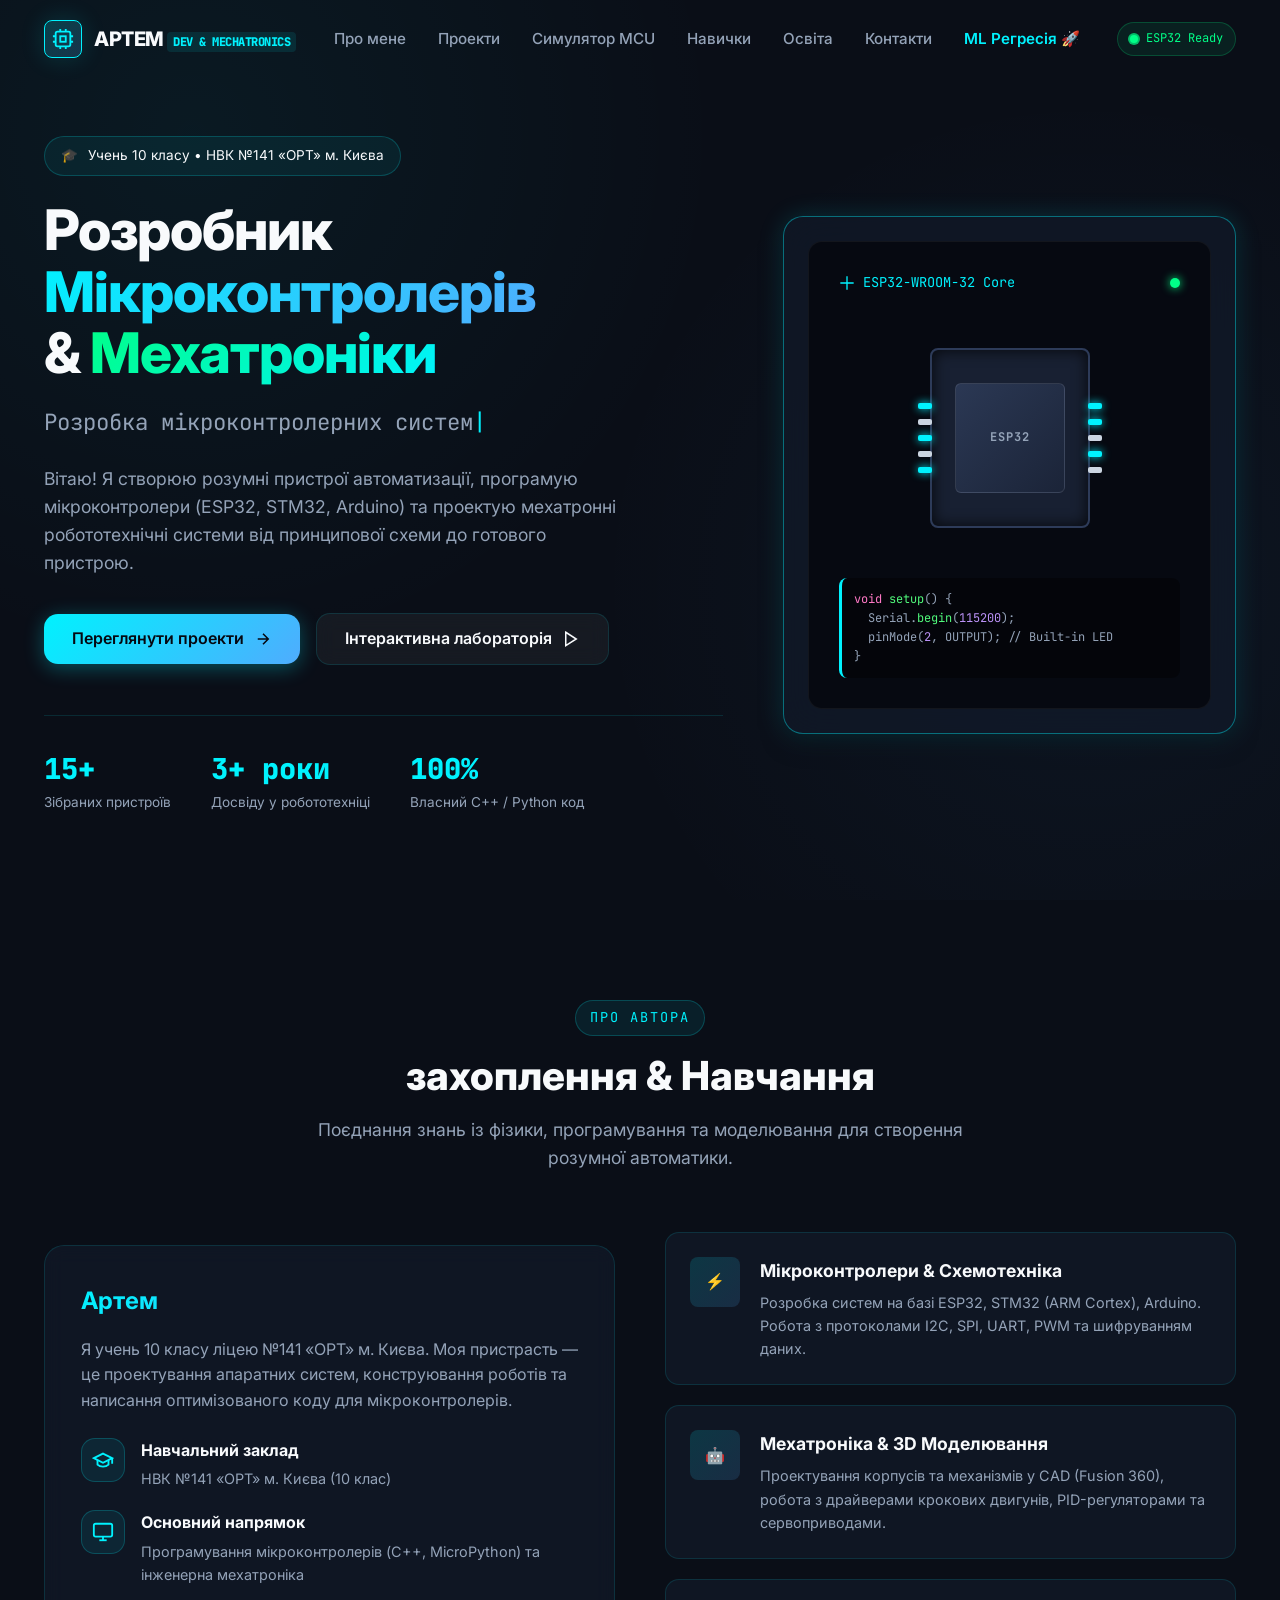
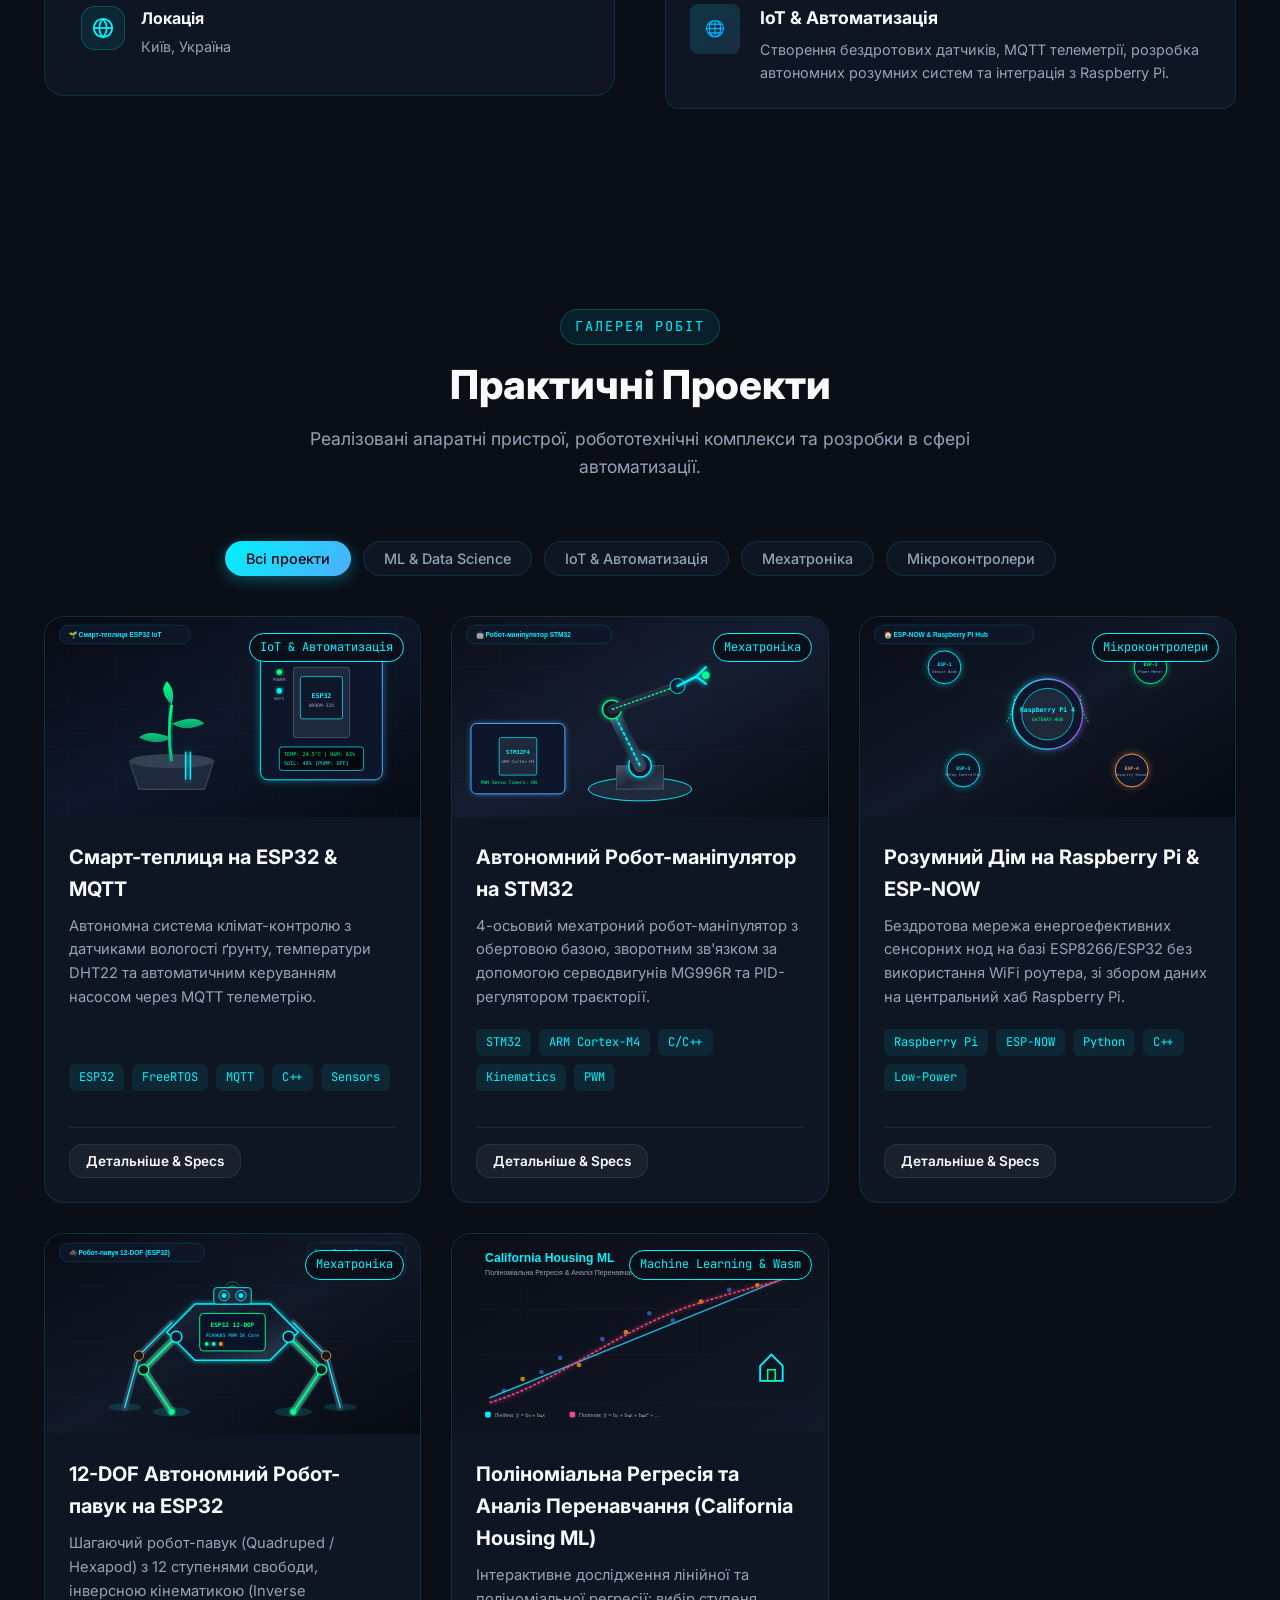
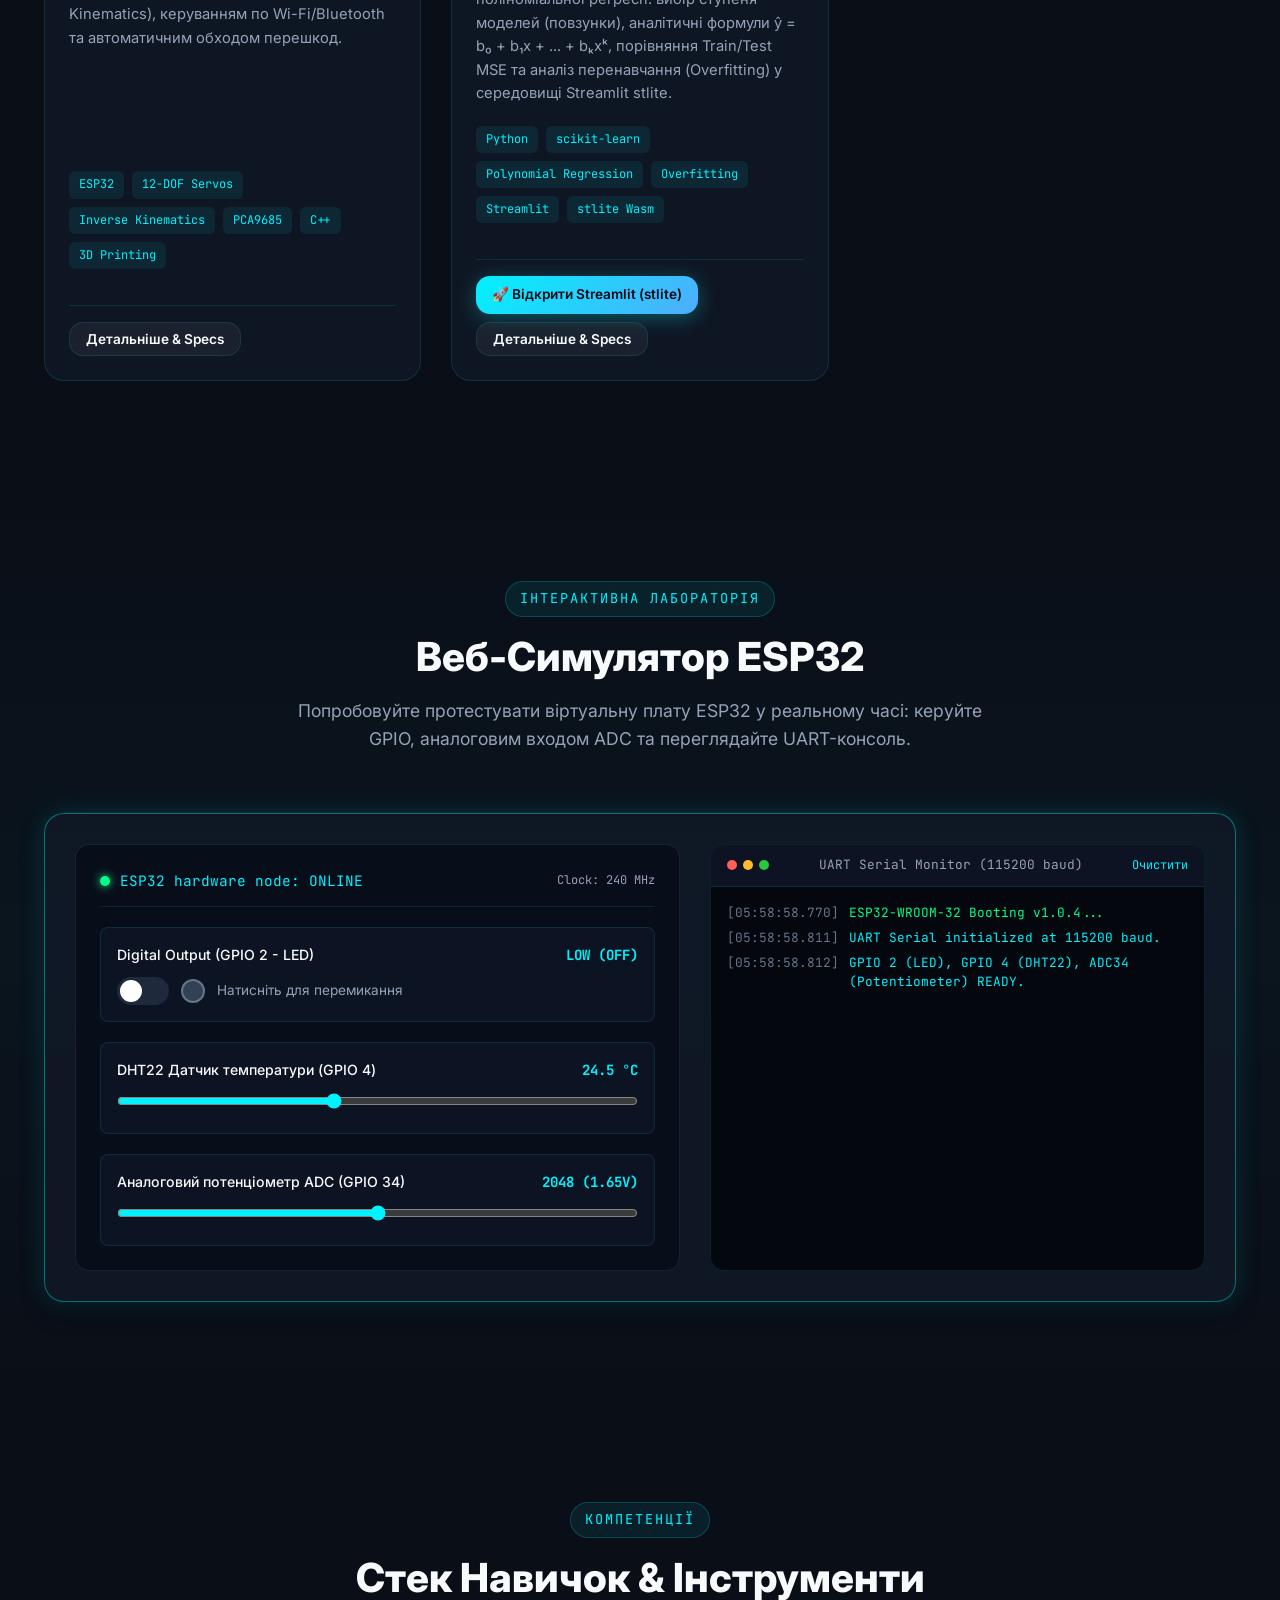
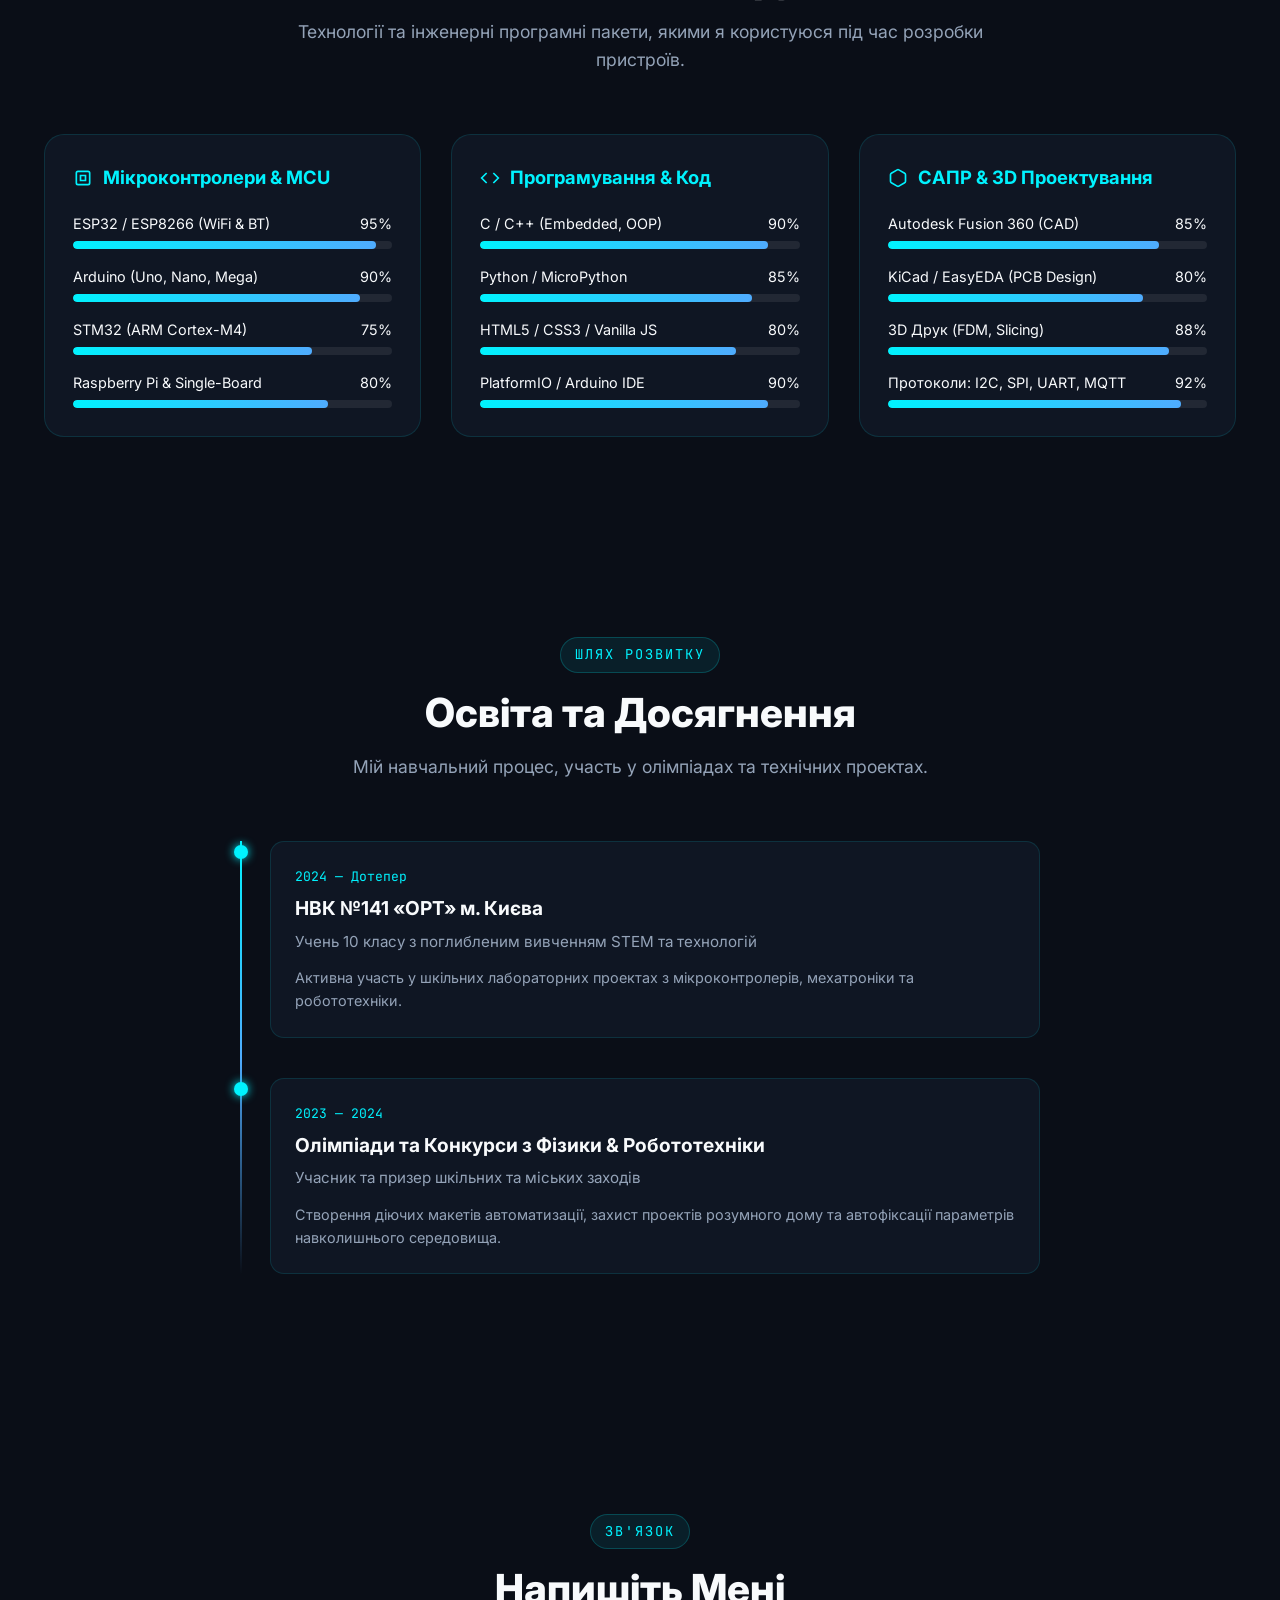
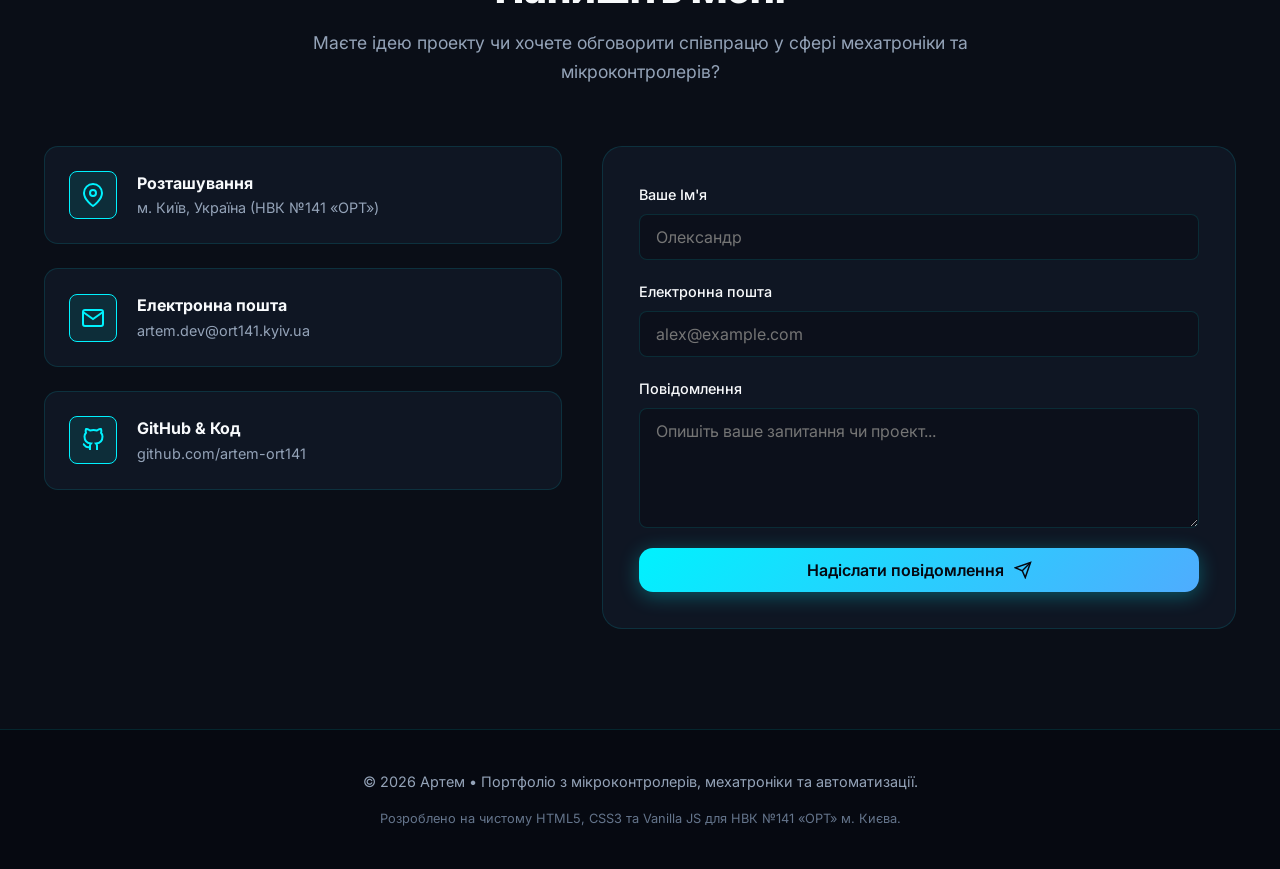
==== commit ecd6ccd0: "feat: expand ML app with polynomial regression, analytical formulas, and overfitting analysis" ====
--- a/index.html
+++ b/index.html
@@ -37,6 +37,7 @@
         <a href="#skills" class="nav-link">Навички</a>
         <a href="#education" class="nav-link">Освіта</a>
         <a href="#contact" class="nav-link">Контакти</a>
+        <a href="python/p1.html" class="nav-link" style="color: var(--accent-cyan); font-weight: 600;">ML Регресія 🚀</a>
       </nav>
 
       <div class="nav-actions">
@@ -252,6 +253,7 @@
 
       <div class="projects-filter">
         <button class="filter-btn active" data-filter="all">Всі проекти</button>
+        <button class="filter-btn" data-filter="ml">ML &amp; Data Science</button>
         <button class="filter-btn" data-filter="iot">IoT &amp; Автоматизація</button>
         <button class="filter-btn" data-filter="mechatronics">Мехатроніка</button>
         <button class="filter-btn" data-filter="mcu">Мікроконтролери</button>
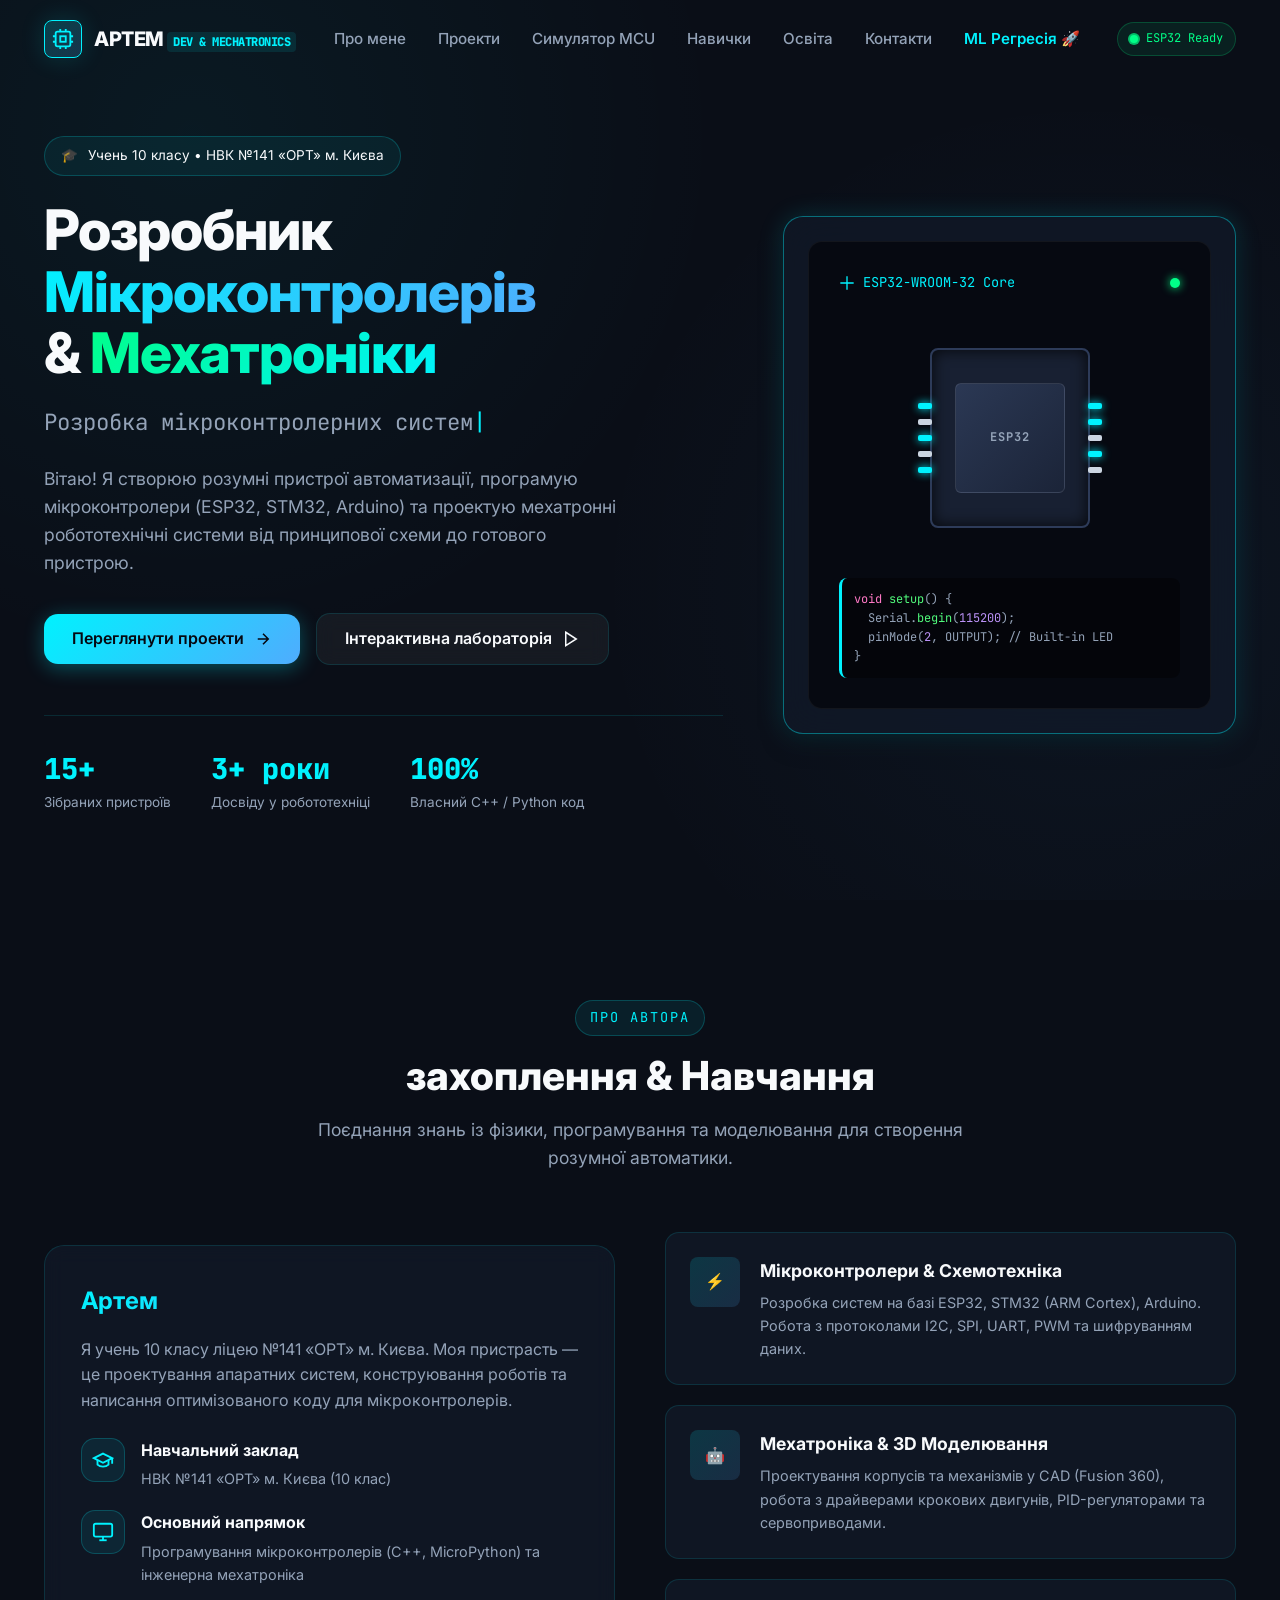
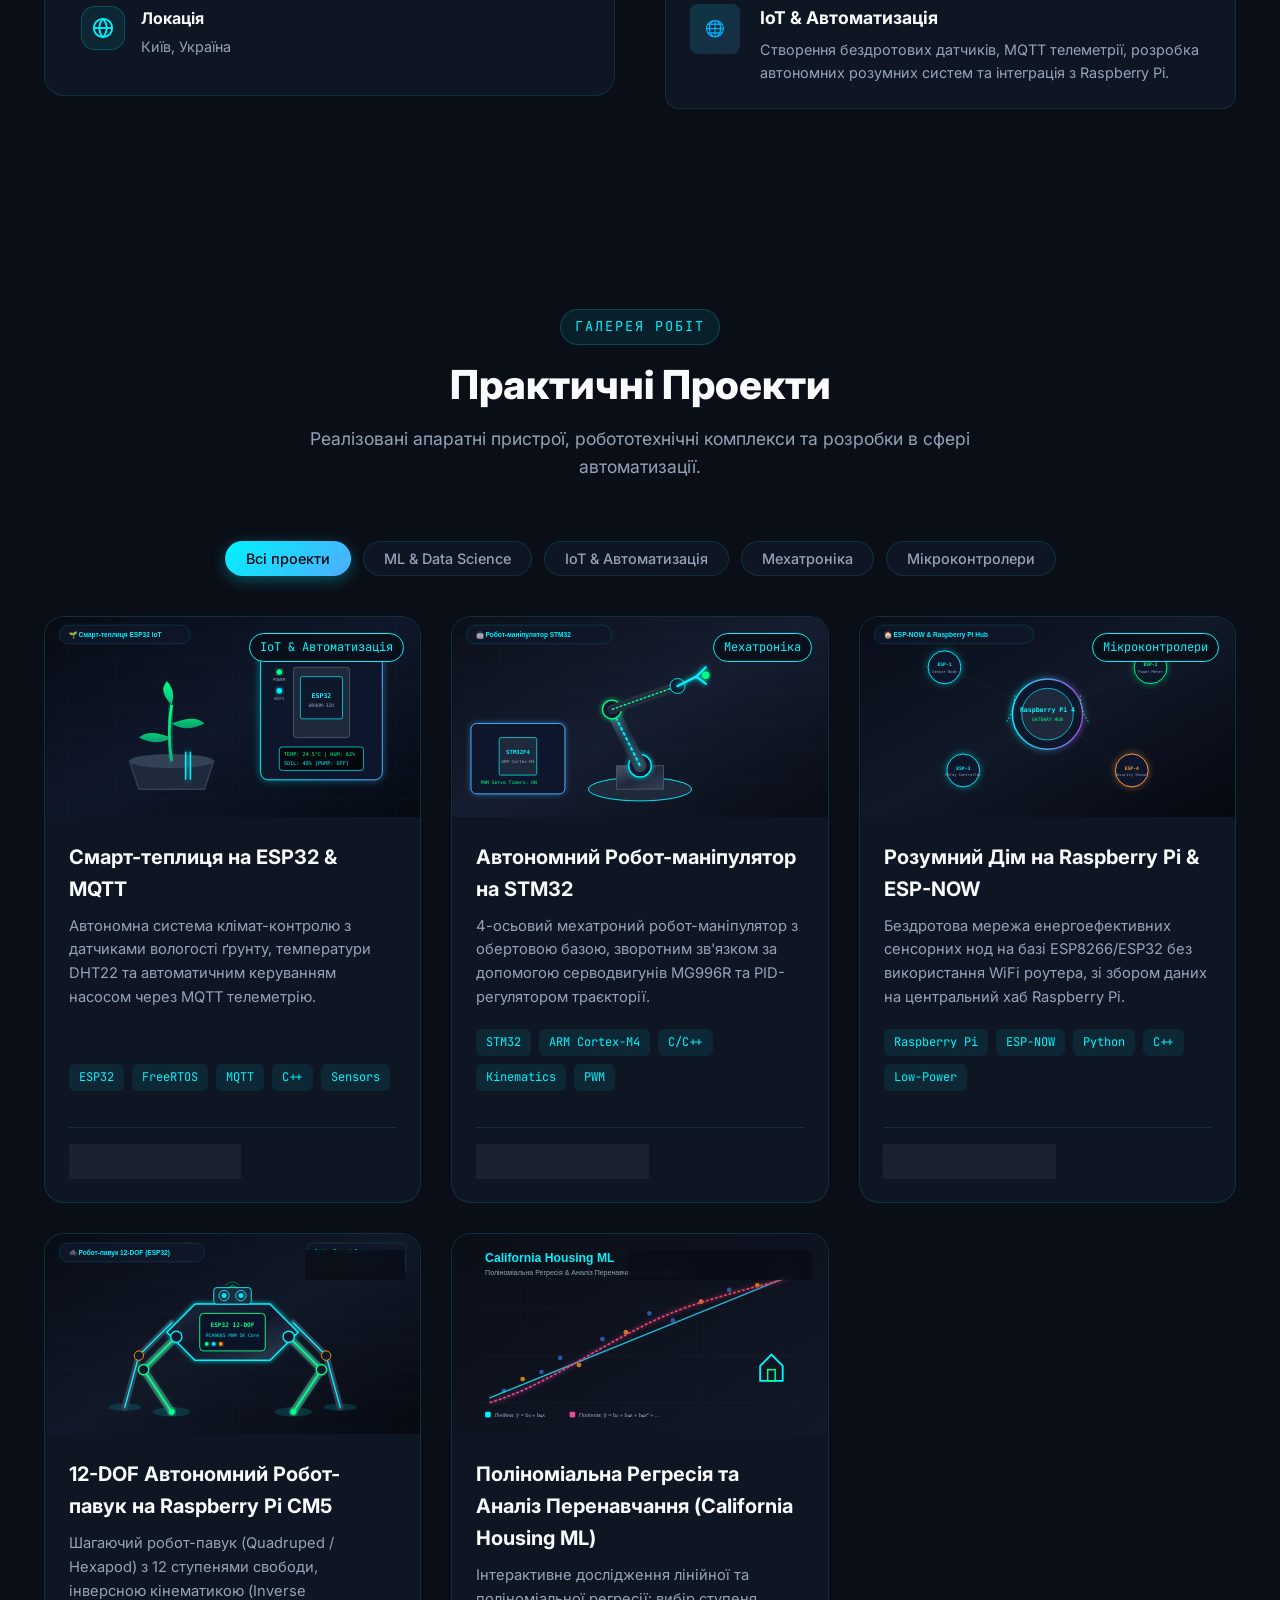
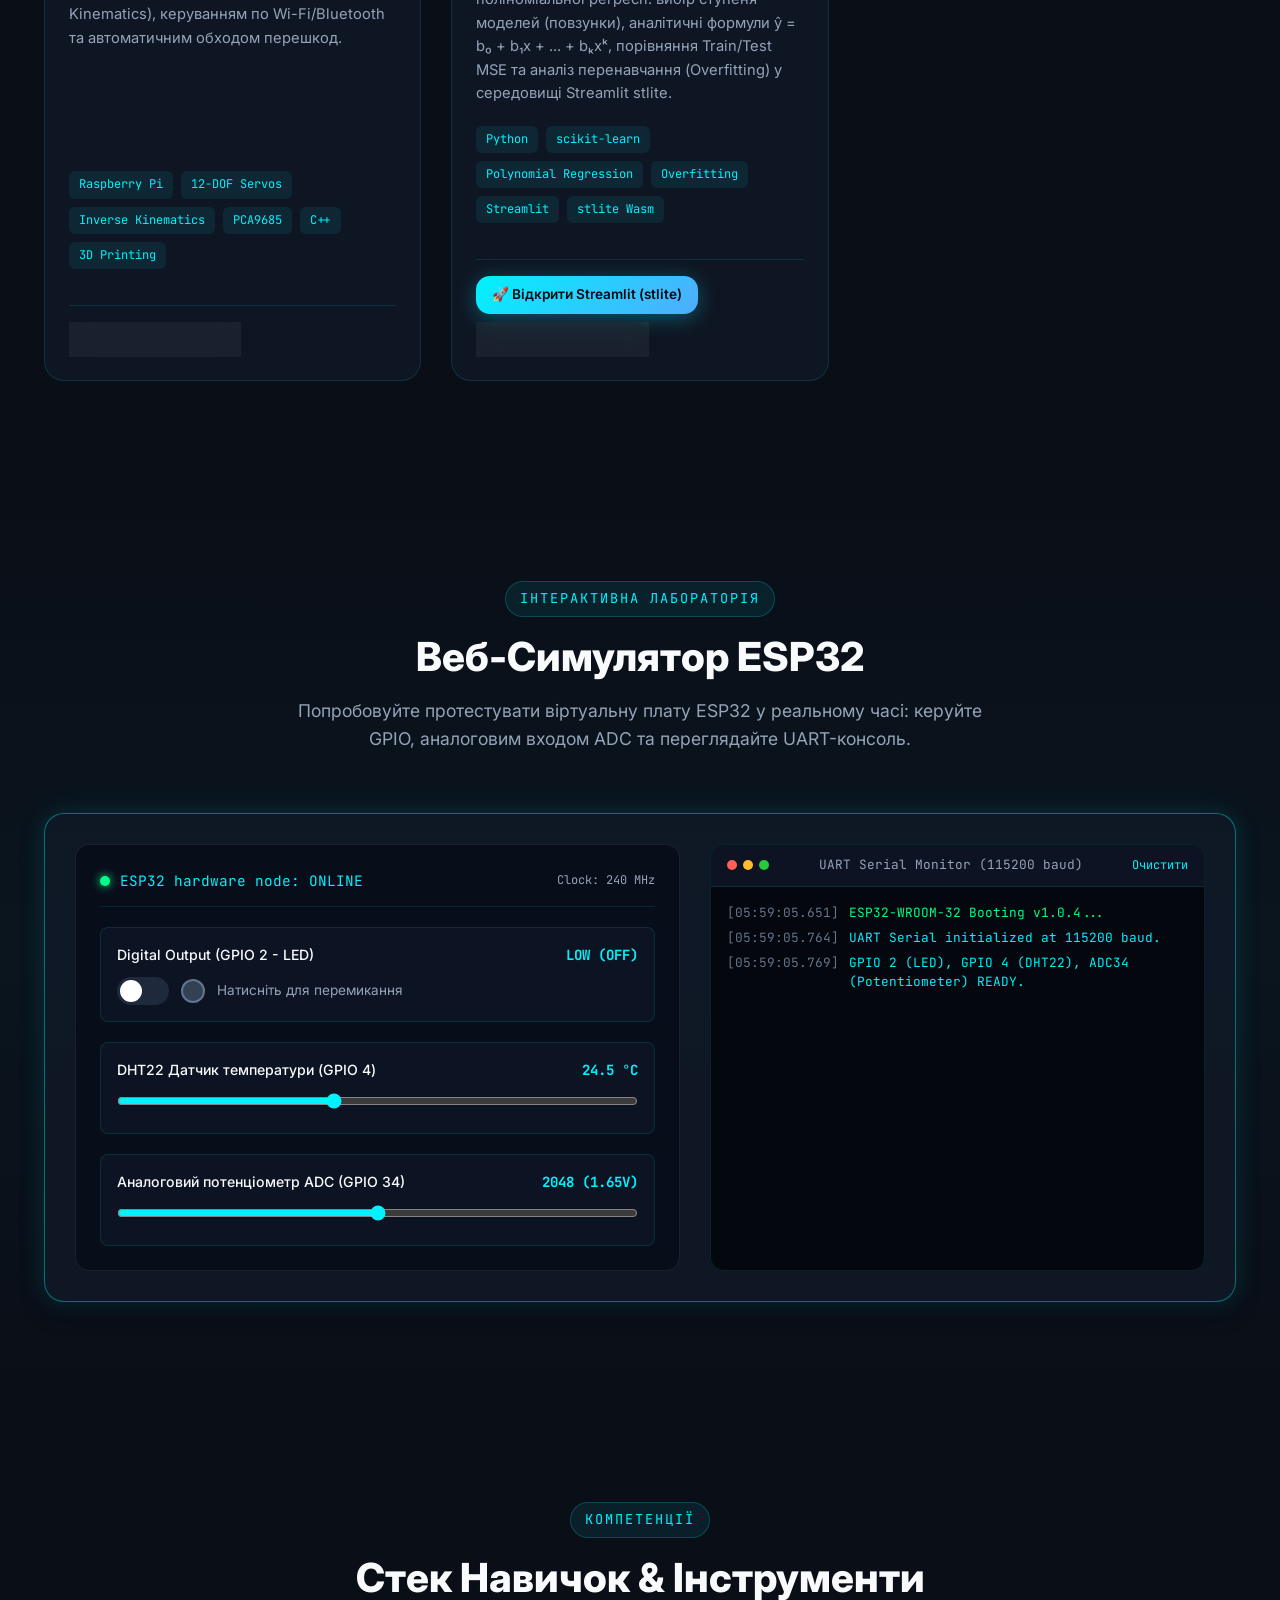
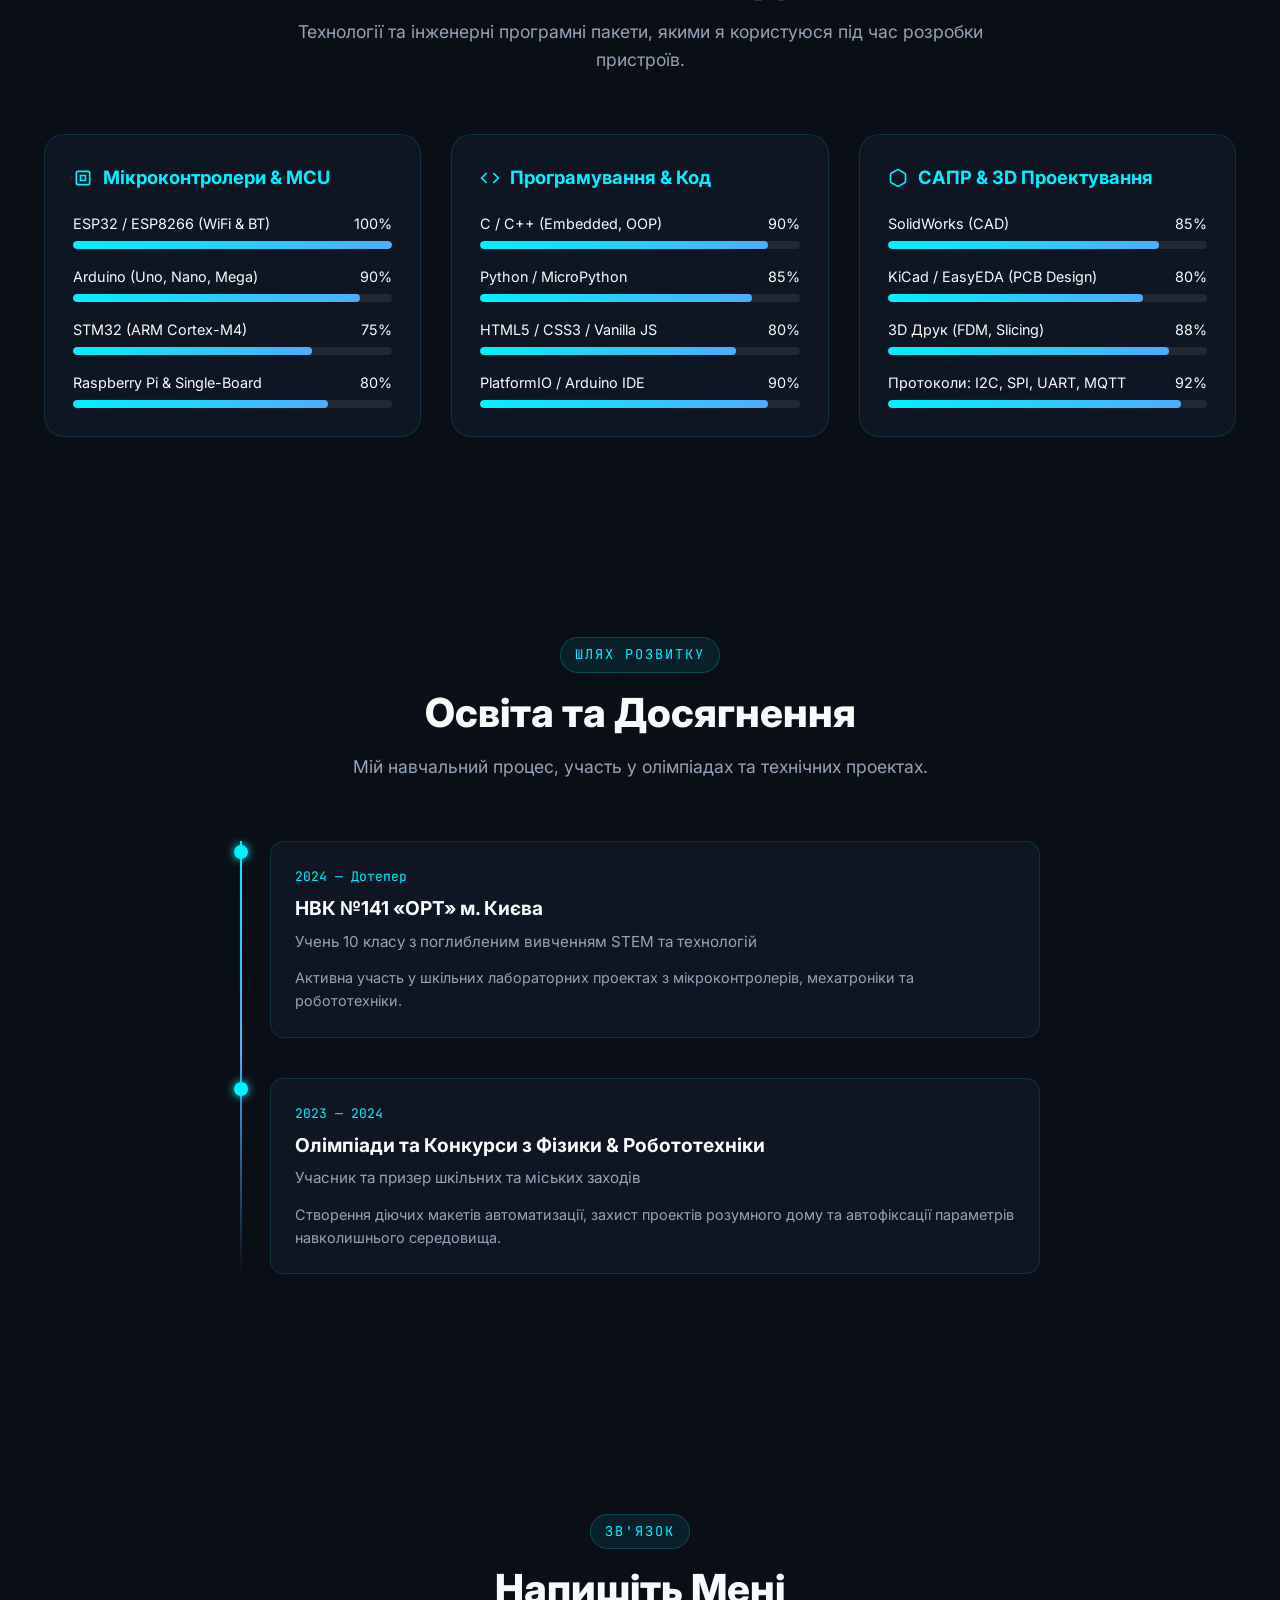
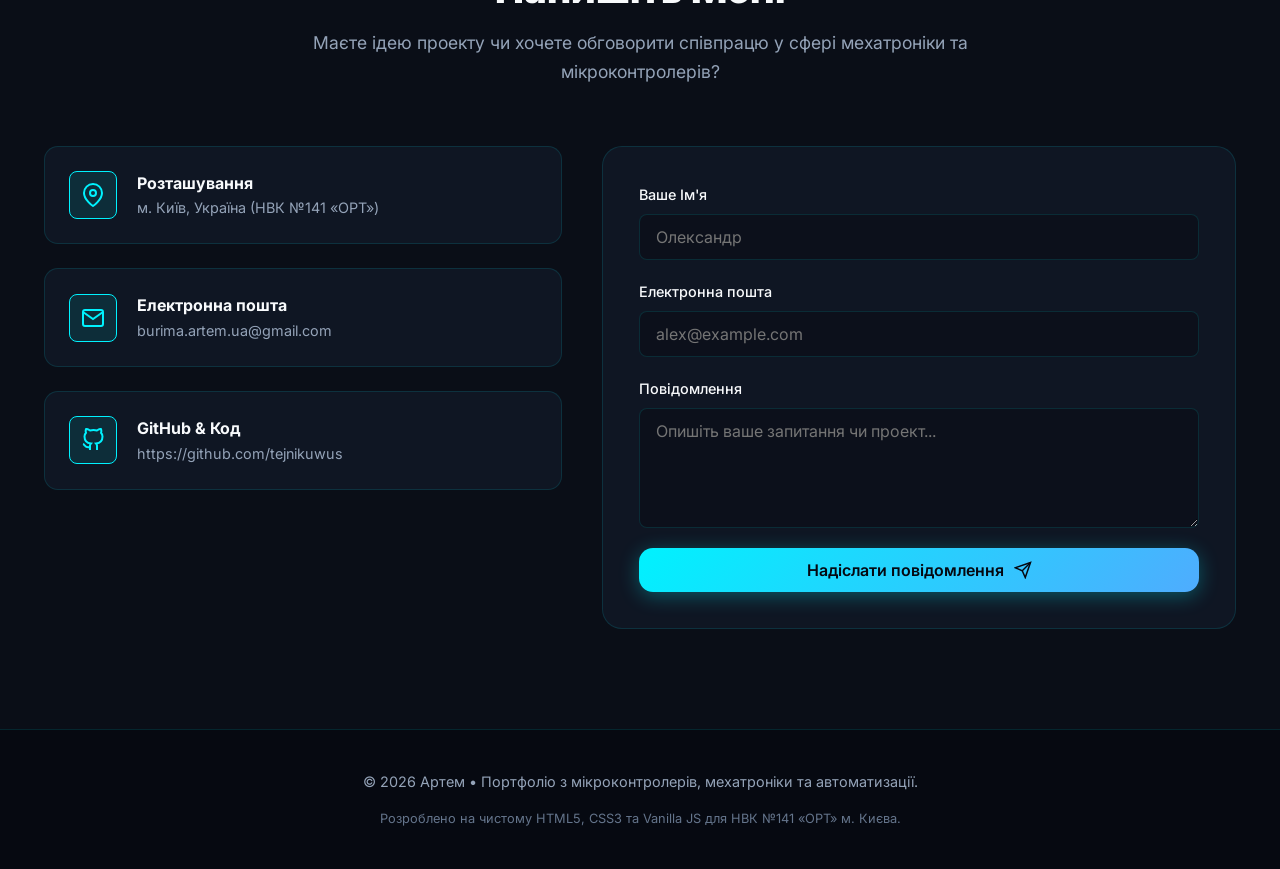
==== commit 14c27eaf: "feat: add California Housing ML project files and stlite Wasm asset" ====
--- a/index.html
+++ b/index.html
@@ -1,19 +1,23 @@
 <!DOCTYPE html>
 <html lang="uk">
+
 <head>
   <meta charset="UTF-8">
   <meta name="viewport" content="width=device-width, initial-scale=1.0">
   <title>Артем | Портфоліо: Мікроконтролери, Мехатроніка &amp; Автоматизація</title>
-  <meta name="description" content="Персональне портфоліо Артема (учня 10 класу НВК №141 «ОРТ» м. Києва). Проектування мікроконтролерних систем (ESP32, STM32, Arduino), мехатроніка, роботизація та IoT пристрої.">
-  <meta name="keywords" content="Артем портфоліо, мікроконтролери, мехатроніка, ESP32, STM32, Arduino, ОРТ 141 Київ, роботизація, автоматизація, IoT">
+  <meta name="description"
+    content="Персональне портфоліо Артема (учня 10 класу НВК №141 «ОРТ» м. Києва). Проектування мікроконтролерних систем (ESP32, STM32, Arduino), мехатроніка, роботизація та IoT пристрої.">
+  <meta name="keywords"
+    content="Артем портфоліо, мікроконтролери, мехатроніка, ESP32, STM32, Arduino, ОРТ 141 Київ, роботизація, автоматизація, IoT">
   <meta name="author" content="Артем">
-  
+
   <!-- Favicon / Theme -->
   <meta name="theme-color" content="#0a0e17">
-  
+
   <!-- CSS Stylesheet -->
   <link rel="stylesheet" href="css/style.css">
 </head>
+
 <body>
 
   <!-- ==================== NAVIGATION HEADER ==================== -->
@@ -22,9 +26,9 @@
       <a href="#hero" class="logo">
         <div class="logo-icon">
           <svg width="22" height="22" viewBox="0 0 24 24" fill="none" stroke="currentColor" stroke-width="2">
-            <rect x="4" y="4" width="16" height="16" rx="2"/>
-            <rect x="9" y="9" width="6" height="6"/>
-            <path d="M9 1v3M15 1v3M9 20v3M15 20v3M20 9h3M20 15h3M1 9h3M1 15h3"/>
+            <rect x="4" y="4" width="16" height="16" rx="2" />
+            <rect x="9" y="9" width="6" height="6" />
+            <path d="M9 1v3M15 1v3M9 20v3M15 20v3M20 9h3M20 15h3M1 9h3M1 15h3" />
           </svg>
         </div>
         <span>АРТЕМ <span class="logo-sub">DEV &amp; MECHATRONICS</span></span>
@@ -37,7 +41,8 @@
         <a href="#skills" class="nav-link">Навички</a>
         <a href="#education" class="nav-link">Освіта</a>
         <a href="#contact" class="nav-link">Контакти</a>
-        <a href="python/p1.html" class="nav-link" style="color: var(--accent-cyan); font-weight: 600;">ML Регресія 🚀</a>
+        <a href="python/p1.html" class="nav-link" style="color: var(--accent-cyan); font-weight: 600;">ML Регресія
+          🚀</a>
       </nav>
 
       <div class="nav-actions">
@@ -74,20 +79,21 @@
         </div>
 
         <p class="hero-description">
-          Вітаю! Я створюю розумні пристрої автоматизації, програмую мікроконтролери (ESP32, STM32, Arduino) та проектую мехатронні робототехнічні системи від принципової схеми до готового пристрою.
+          Вітаю! Я створюю розумні пристрої автоматизації, програмую мікроконтролери (ESP32, STM32, Arduino) та проектую
+          мехатронні робототехнічні системи від принципової схеми до готового пристрою.
         </p>
 
         <div class="hero-buttons">
           <a href="#projects" class="btn btn-primary">
             <span>Переглянути проекти</span>
             <svg width="18" height="18" viewBox="0 0 24 24" fill="none" stroke="currentColor" stroke-width="2">
-              <path d="M5 12h14M12 5l7 7-7 7"/>
+              <path d="M5 12h14M12 5l7 7-7 7" />
             </svg>
           </a>
           <a href="#simulator" class="btn btn-secondary">
             <span>Інтерактивна лабораторія</span>
             <svg width="18" height="18" viewBox="0 0 24 24" fill="none" stroke="currentColor" stroke-width="2">
-              <polygon points="5 3 19 12 5 21 5 3"/>
+              <polygon points="5 3 19 12 5 21 5 3" />
             </svg>
           </a>
         </div>
@@ -114,7 +120,9 @@
           <div class="mcu-chip-container">
             <div class="chip-header">
               <span class="chip-title">
-                <svg width="16" height="16" viewBox="0 0 24 24" fill="none" stroke="currentColor" stroke-width="2"><path d="M12 2v20M2 12h20"/></svg>
+                <svg width="16" height="16" viewBox="0 0 24 24" fill="none" stroke="currentColor" stroke-width="2">
+                  <path d="M12 2v20M2 12h20" />
+                </svg>
                 ESP32-WROOM-32 Core
               </span>
               <span class="chip-status"></span>
@@ -145,7 +153,8 @@
             <div class="chip-code-preview">
               <div><span class="keyword">void</span> <span class="func">setup</span>() {</div>
               <div>&nbsp;&nbsp;Serial.<span class="func">begin</span>(<span class="val">115200</span>);</div>
-              <div>&nbsp;&nbsp;pinMode(<span class="val">2</span>, OUTPUT); <span class="comment">// Built-in LED</span></div>
+              <div>&nbsp;&nbsp;pinMode(<span class="val">2</span>, OUTPUT); <span class="comment">// Built-in LED</span>
+              </div>
               <div>}</div>
             </div>
           </div>
@@ -169,13 +178,17 @@
         <div class="about-card">
           <h3 style="font-size: 1.5rem; margin-bottom: 16px;" class="gradient-text">Артем</h3>
           <p style="color: var(--text-muted); margin-bottom: 20px;">
-            Я учень 10 класу ліцею №141 «ОРТ» м. Києва. Моя пристрасть — це проектування апаратних систем, конструювання роботів та написання оптимізованого коду для мікроконтролерів.
+            Я учень 10 класу ліцею №141 «ОРТ» м. Києва. Моя пристрасть — це проектування апаратних систем, конструювання
+            роботів та написання оптимізованого коду для мікроконтролерів.
           </p>
 
           <div class="about-info-list">
             <div class="info-item">
               <div class="info-icon">
-                <svg width="22" height="22" viewBox="0 0 24 24" fill="none" stroke="currentColor" stroke-width="2"><path d="M22 10v6M2 10l10-5 10 5-10 5z"/><path d="M6 12v5c3 3 9 3 12 0v-5"/></svg>
+                <svg width="22" height="22" viewBox="0 0 24 24" fill="none" stroke="currentColor" stroke-width="2">
+                  <path d="M22 10v6M2 10l10-5 10 5-10 5z" />
+                  <path d="M6 12v5c3 3 9 3 12 0v-5" />
+                </svg>
               </div>
               <div class="info-content">
                 <h4>Навчальний заклад</h4>
@@ -185,7 +198,11 @@
 
             <div class="info-item">
               <div class="info-icon">
-                <svg width="22" height="22" viewBox="0 0 24 24" fill="none" stroke="currentColor" stroke-width="2"><rect x="2" y="3" width="20" height="14" rx="2"/><line x1="8" y1="21" x2="16" y2="21"/><line x1="12" y1="17" x2="12" y2="21"/></svg>
+                <svg width="22" height="22" viewBox="0 0 24 24" fill="none" stroke="currentColor" stroke-width="2">
+                  <rect x="2" y="3" width="20" height="14" rx="2" />
+                  <line x1="8" y1="21" x2="16" y2="21" />
+                  <line x1="12" y1="17" x2="12" y2="21" />
+                </svg>
               </div>
               <div class="info-content">
                 <h4>Основний напрямок</h4>
@@ -195,7 +212,11 @@
 
             <div class="info-item">
               <div class="info-icon">
-                <svg width="22" height="22" viewBox="0 0 24 24" fill="none" stroke="currentColor" stroke-width="2"><circle cx="12" cy="12" r="10"/><path d="M12 2a14.5 14.5 0 0 0 0 20 14.5 14.5 0 0 0 0-20"/><path d="M2 12h20"/></svg>
+                <svg width="22" height="22" viewBox="0 0 24 24" fill="none" stroke="currentColor" stroke-width="2">
+                  <circle cx="12" cy="12" r="10" />
+                  <path d="M12 2a14.5 14.5 0 0 0 0 20 14.5 14.5 0 0 0 0-20" />
+                  <path d="M2 12h20" />
+                </svg>
               </div>
               <div class="info-content">
                 <h4>Локація</h4>
@@ -211,7 +232,8 @@
             <div>
               <h4 style="font-size: 1.1rem; margin-bottom: 6px;">Мікроконтролери &amp; Схемотехніка</h4>
               <p style="font-size: 0.9rem; color: var(--text-muted);">
-                Розробка систем на базі ESP32, STM32 (ARM Cortex), Arduino. Робота з протоколами I2C, SPI, UART, PWM та шифруванням даних.
+                Розробка систем на базі ESP32, STM32 (ARM Cortex), Arduino. Робота з протоколами I2C, SPI, UART, PWM та
+                шифруванням даних.
               </p>
             </div>
           </div>
@@ -221,7 +243,8 @@
             <div>
               <h4 style="font-size: 1.1rem; margin-bottom: 6px;">Мехатроніка &amp; 3D Моделювання</h4>
               <p style="font-size: 0.9rem; color: var(--text-muted);">
-                Проектування корпусів та механізмів у CAD (Fusion 360), робота з драйверами крокових двигунів, PID-регуляторами та сервоприводами.
+                Проектування корпусів та механізмів у CAD (Fusion 360), робота з драйверами крокових двигунів,
+                PID-регуляторами та сервоприводами.
               </p>
             </div>
           </div>
@@ -231,7 +254,8 @@
             <div>
               <h4 style="font-size: 1.1rem; margin-bottom: 6px;">IoT &amp; Автоматизація</h4>
               <p style="font-size: 0.9rem; color: var(--text-muted);">
-                Створення бездротових датчиків, MQTT телеметрії, розробка автономних розумних систем та інтеграція з Raspberry Pi.
+                Створення бездротових датчиків, MQTT телеметрії, розробка автономних розумних систем та інтеграція з
+                Raspberry Pi.
               </p>
             </div>
           </div>
@@ -272,7 +296,8 @@
         <span class="section-tag">Інтерактивна Лабораторія</span>
         <h2 class="section-title">Веб-Симулятор ESP32</h2>
         <p class="section-subtitle">
-          Попробовуйте протестувати віртуальну плату ESP32 у реальному часі: керуйте GPIO, аналоговим входом ADC та переглядайте UART-консоль.
+          Попробовуйте протестувати віртуальну плату ESP32 у реальному часі: керуйте GPIO, аналоговим входом ADC та
+          переглядайте UART-консоль.
         </p>
       </div>
 
@@ -281,10 +306,12 @@
         <div class="sim-board">
           <div class="sim-header">
             <div class="sim-header-title">
-              <span style="display:inline-block; width:10px; height:10px; background:#00ff88; border-radius:50%; box-shadow: 0 0 10px #00ff88;"></span>
+              <span
+                style="display:inline-block; width:10px; height:10px; background:#00ff88; border-radius:50%; box-shadow: 0 0 10px #00ff88;"></span>
               ESP32 hardware node: ONLINE
             </div>
-            <span style="font-family: var(--font-mono); font-size: 0.75rem; color: var(--text-muted);">Clock: 240 MHz</span>
+            <span style="font-family: var(--font-mono); font-size: 0.75rem; color: var(--text-muted);">Clock: 240
+              MHz</span>
           </div>
 
           <div class="sim-controls">
@@ -316,7 +343,8 @@
             <div class="control-group">
               <div class="control-label">
                 <span>Аналоговий потенціометр ADC (GPIO 34)</span>
-                <span class="val-badge"><span id="sim-pot-val">2048</span> (<span id="sim-pot-voltage">1.65V</span>)</span>
+                <span class="val-badge"><span id="sim-pot-val">2048</span> (<span
+                    id="sim-pot-voltage">1.65V</span>)</span>
               </div>
               <input type="range" min="0" max="4095" value="2048" step="1" class="sim-range" id="sim-pot-slider">
             </div>
@@ -332,7 +360,8 @@
               <span class="dot green"></span>
             </div>
             <span>UART Serial Monitor (115200 baud)</span>
-            <button id="sim-clear-term" style="color: var(--accent-cyan); font-size:0.75rem; cursor:pointer;">Очистити</button>
+            <button id="sim-clear-term"
+              style="color: var(--accent-cyan); font-size:0.75rem; cursor:pointer;">Очистити</button>
           </div>
           <div class="terminal-body" id="sim-terminal-body">
             <!-- Log lines output via JS -->
@@ -357,37 +386,48 @@
         <!-- Category 1 -->
         <div class="skill-category">
           <h3 class="category-title">
-            <svg width="20" height="20" viewBox="0 0 24 24" fill="none" stroke="currentColor" stroke-width="2"><rect x="4" y="4" width="16" height="16" rx="2"/><path d="M9 9h6v6H9z"/></svg>
+            <svg width="20" height="20" viewBox="0 0 24 24" fill="none" stroke="currentColor" stroke-width="2">
+              <rect x="4" y="4" width="16" height="16" rx="2" />
+              <path d="M9 9h6v6H9z" />
+            </svg>
             Мікроконтролери &amp; MCU
           </h3>
           <div class="skill-list">
             <div class="skill-item">
               <div class="skill-header">
                 <span>ESP32 / ESP8266 (WiFi &amp; BT)</span>
-                <span>95%</span>
-              </div>
-              <div class="skill-bar"><div class="skill-progress" data-level="95"></div></div>
+                <span>100%</span>
+              </div>
+              <div class="skill-bar">
+                <div class="skill-progress" data-level="100"></div>
+              </div>
             </div>
             <div class="skill-item">
               <div class="skill-header">
                 <span>Arduino (Uno, Nano, Mega)</span>
                 <span>90%</span>
               </div>
-              <div class="skill-bar"><div class="skill-progress" data-level="90"></div></div>
+              <div class="skill-bar">
+                <div class="skill-progress" data-level="90"></div>
+              </div>
             </div>
             <div class="skill-item">
               <div class="skill-header">
                 <span>STM32 (ARM Cortex-M4)</span>
                 <span>75%</span>
               </div>
-              <div class="skill-bar"><div class="skill-progress" data-level="75"></div></div>
+              <div class="skill-bar">
+                <div class="skill-progress" data-level="75"></div>
+              </div>
             </div>
             <div class="skill-item">
               <div class="skill-header">
                 <span>Raspberry Pi &amp; Single-Board</span>
                 <span>80%</span>
               </div>
-              <div class="skill-bar"><div class="skill-progress" data-level="80"></div></div>
+              <div class="skill-bar">
+                <div class="skill-progress" data-level="80"></div>
+              </div>
             </div>
           </div>
         </div>
@@ -395,7 +435,10 @@
         <!-- Category 2 -->
         <div class="skill-category">
           <h3 class="category-title">
-            <svg width="20" height="20" viewBox="0 0 24 24" fill="none" stroke="currentColor" stroke-width="2"><polyline points="16 18 22 12 16 6"/><polyline points="8 6 2 12 8 18"/></svg>
+            <svg width="20" height="20" viewBox="0 0 24 24" fill="none" stroke="currentColor" stroke-width="2">
+              <polyline points="16 18 22 12 16 6" />
+              <polyline points="8 6 2 12 8 18" />
+            </svg>
             Програмування &amp; Код
           </h3>
           <div class="skill-list">
@@ -404,28 +447,36 @@
                 <span>C / C++ (Embedded, OOP)</span>
                 <span>90%</span>
               </div>
-              <div class="skill-bar"><div class="skill-progress" data-level="90"></div></div>
+              <div class="skill-bar">
+                <div class="skill-progress" data-level="90"></div>
+              </div>
             </div>
             <div class="skill-item">
               <div class="skill-header">
                 <span>Python / MicroPython</span>
                 <span>85%</span>
               </div>
-              <div class="skill-bar"><div class="skill-progress" data-level="85"></div></div>
+              <div class="skill-bar">
+                <div class="skill-progress" data-level="85"></div>
+              </div>
             </div>
             <div class="skill-item">
               <div class="skill-header">
                 <span>HTML5 / CSS3 / Vanilla JS</span>
                 <span>80%</span>
               </div>
-              <div class="skill-bar"><div class="skill-progress" data-level="80"></div></div>
+              <div class="skill-bar">
+                <div class="skill-progress" data-level="80"></div>
+              </div>
             </div>
             <div class="skill-item">
               <div class="skill-header">
                 <span>PlatformIO / Arduino IDE</span>
                 <span>90%</span>
               </div>
-              <div class="skill-bar"><div class="skill-progress" data-level="90"></div></div>
+              <div class="skill-bar">
+                <div class="skill-progress" data-level="90"></div>
+              </div>
             </div>
           </div>
         </div>
@@ -433,37 +484,48 @@
         <!-- Category 3 -->
         <div class="skill-category">
           <h3 class="category-title">
-            <svg width="20" height="20" viewBox="0 0 24 24" fill="none" stroke="currentColor" stroke-width="2"><path d="M21 16V8a2 2 0 0 0-1-1.73l-7-4a2 2 0 0 0-2 0l-7 4A2 2 0 0 0 3 8v8a2 2 0 0 0 1 1.73l7 4a2 2 0 0 0 2 0l7-4A2 2 0 0 0 21 16z"/></svg>
+            <svg width="20" height="20" viewBox="0 0 24 24" fill="none" stroke="currentColor" stroke-width="2">
+              <path
+                d="M21 16V8a2 2 0 0 0-1-1.73l-7-4a2 2 0 0 0-2 0l-7 4A2 2 0 0 0 3 8v8a2 2 0 0 0 1 1.73l7 4a2 2 0 0 0 2 0l7-4A2 2 0 0 0 21 16z" />
+            </svg>
             САПР &amp; 3D Проектування
           </h3>
           <div class="skill-list">
             <div class="skill-item">
               <div class="skill-header">
-                <span>Autodesk Fusion 360 (CAD)</span>
+                <span>SolidWorks (CAD)</span>
                 <span>85%</span>
               </div>
-              <div class="skill-bar"><div class="skill-progress" data-level="85"></div></div>
+              <div class="skill-bar">
+                <div class="skill-progress" data-level="85"></div>
+              </div>
             </div>
             <div class="skill-item">
               <div class="skill-header">
                 <span>KiCad / EasyEDA (PCB Design)</span>
                 <span>80%</span>
               </div>
-              <div class="skill-bar"><div class="skill-progress" data-level="80"></div></div>
+              <div class="skill-bar">
+                <div class="skill-progress" data-level="80"></div>
+              </div>
             </div>
             <div class="skill-item">
               <div class="skill-header">
                 <span>3D Друк (FDM, Slicing)</span>
                 <span>88%</span>
               </div>
-              <div class="skill-bar"><div class="skill-progress" data-level="88"></div></div>
+              <div class="skill-bar">
+                <div class="skill-progress" data-level="88"></div>
+              </div>
             </div>
             <div class="skill-item">
               <div class="skill-header">
                 <span>Протоколи: I2C, SPI, UART, MQTT</span>
                 <span>92%</span>
               </div>
-              <div class="skill-bar"><div class="skill-progress" data-level="92"></div></div>
+              <div class="skill-bar">
+                <div class="skill-progress" data-level="92"></div>
+              </div>
             </div>
           </div>
         </div>
@@ -502,7 +564,8 @@
             <h3 class="timeline-title">Олімпіади та Конкурси з Фізики &amp; Робототехніки</h3>
             <p class="timeline-subtitle">Учасник та призер шкільних та міських заходів</p>
             <p style="font-size: 0.9rem; color: var(--text-muted);">
-              Створення діючих макетів автоматизації, захист проектів розумного дому та автофіксації параметрів навколишнього середовища.
+              Створення діючих макетів автоматизації, захист проектів розумного дому та автофіксації параметрів
+              навколишнього середовища.
             </p>
           </div>
         </div>
@@ -525,7 +588,10 @@
         <div class="contact-info">
           <div class="contact-card">
             <div class="contact-icon">
-              <svg width="24" height="24" viewBox="0 0 24 24" fill="none" stroke="currentColor" stroke-width="2"><path d="M21 10c0 7-9 13-9 13s-9-6-9-13a9 9 0 0 1 18 0z"/><circle cx="12" cy="10" r="3"/></svg>
+              <svg width="24" height="24" viewBox="0 0 24 24" fill="none" stroke="currentColor" stroke-width="2">
+                <path d="M21 10c0 7-9 13-9 13s-9-6-9-13a9 9 0 0 1 18 0z" />
+                <circle cx="12" cy="10" r="3" />
+              </svg>
             </div>
             <div>
               <h4 style="font-size: 1rem;">Розташування</h4>
@@ -535,21 +601,27 @@
 
           <div class="contact-card">
             <div class="contact-icon">
-              <svg width="24" height="24" viewBox="0 0 24 24" fill="none" stroke="currentColor" stroke-width="2"><path d="M4 4h16c1.1 0 2 .9 2 2v12c0 1.1-.9 2-2 2H4c-1.1 0-2-.9-2-2V6c0-1.1.9-2 2-2z"/><polyline points="22,6 12,13 2,6"/></svg>
+              <svg width="24" height="24" viewBox="0 0 24 24" fill="none" stroke="currentColor" stroke-width="2">
+                <path d="M4 4h16c1.1 0 2 .9 2 2v12c0 1.1-.9 2-2 2H4c-1.1 0-2-.9-2-2V6c0-1.1.9-2 2-2z" />
+                <polyline points="22,6 12,13 2,6" />
+              </svg>
             </div>
             <div>
               <h4 style="font-size: 1rem;">Електронна пошта</h4>
-              <p style="color: var(--text-muted); font-size: 0.9rem;">artem.dev@ort141.kyiv.ua</p>
+              <p style="color: var(--text-muted); font-size: 0.9rem;">burima.artem.ua@gmail.com</p>
             </div>
           </div>
 
           <div class="contact-card">
             <div class="contact-icon">
-              <svg width="24" height="24" viewBox="0 0 24 24" fill="none" stroke="currentColor" stroke-width="2"><path d="M9 19c-5 1.5-5-2.5-7-3m14 6v-3.87a3.37 3.37 0 0 0-.94-2.61c3.14-.35 6.44-1.54 6.44-7A5.44 5.44 0 0 0 20 4.77 5.07 5.07 0 0 0 19.91 1S18.73.65 16 2.48a13.38 13.38 0 0 0-7 0C6.27.65 5.09 1 5.09 1A5.07 5.07 0 0 0 5 4.77a5.44 5.44 0 0 0-1.5 3.78c0 5.42 3.3 6.61 6.44 7A3.37 3.37 0 0 0 9 18.13V22"/></svg>
+              <svg width="24" height="24" viewBox="0 0 24 24" fill="none" stroke="currentColor" stroke-width="2">
+                <path
+                  d="M9 19c-5 1.5-5-2.5-7-3m14 6v-3.87a3.37 3.37 0 0 0-.94-2.61c3.14-.35 6.44-1.54 6.44-7A5.44 5.44 0 0 0 20 4.77 5.07 5.07 0 0 0 19.91 1S18.73.65 16 2.48a13.38 13.38 0 0 0-7 0C6.27.65 5.09 1 5.09 1A5.07 5.07 0 0 0 5 4.77a5.44 5.44 0 0 0-1.5 3.78c0 5.42 3.3 6.61 6.44 7A3.37 3.37 0 0 0 9 18.13V22" />
+              </svg>
             </div>
             <div>
               <h4 style="font-size: 1rem;">GitHub &amp; Код</h4>
-              <p style="color: var(--text-muted); font-size: 0.9rem;">github.com/artem-ort141</p>
+              <p style="color: var(--text-muted); font-size: 0.9rem;">https://github.com/tejnikuwus</p>
             </div>
           </div>
         </div>
@@ -567,14 +639,18 @@
 
           <div class="form-group">
             <label class="form-label" for="form-message">Повідомлення</label>
-            <textarea id="form-message" class="form-textarea" placeholder="Опишіть ваше запитання чи проект..." required></textarea>
+            <textarea id="form-message" class="form-textarea" placeholder="Опишіть ваше запитання чи проект..."
+              required></textarea>
           </div>
 
           <div class="form-status" id="form-status"></div>
 
           <button type="submit" class="btn btn-primary" style="width: 100%;">
             <span>Надіслати повідомлення</span>
-            <svg width="18" height="18" viewBox="0 0 24 24" fill="none" stroke="currentColor" stroke-width="2"><line x1="22" y1="2" x2="11" y2="13"/><polygon points="22 2 15 22 11 13 2 9 22 2"/></svg>
+            <svg width="18" height="18" viewBox="0 0 24 24" fill="none" stroke="currentColor" stroke-width="2">
+              <line x1="22" y1="2" x2="11" y2="13" />
+              <polygon points="22 2 15 22 11 13 2 9 22 2" />
+            </svg>
           </button>
         </form>
       </div>
@@ -607,4 +683,5 @@
   <!-- Main JavaScript File -->
   <script src="js/main.js"></script>
 </body>
-</html>
+
+</html>
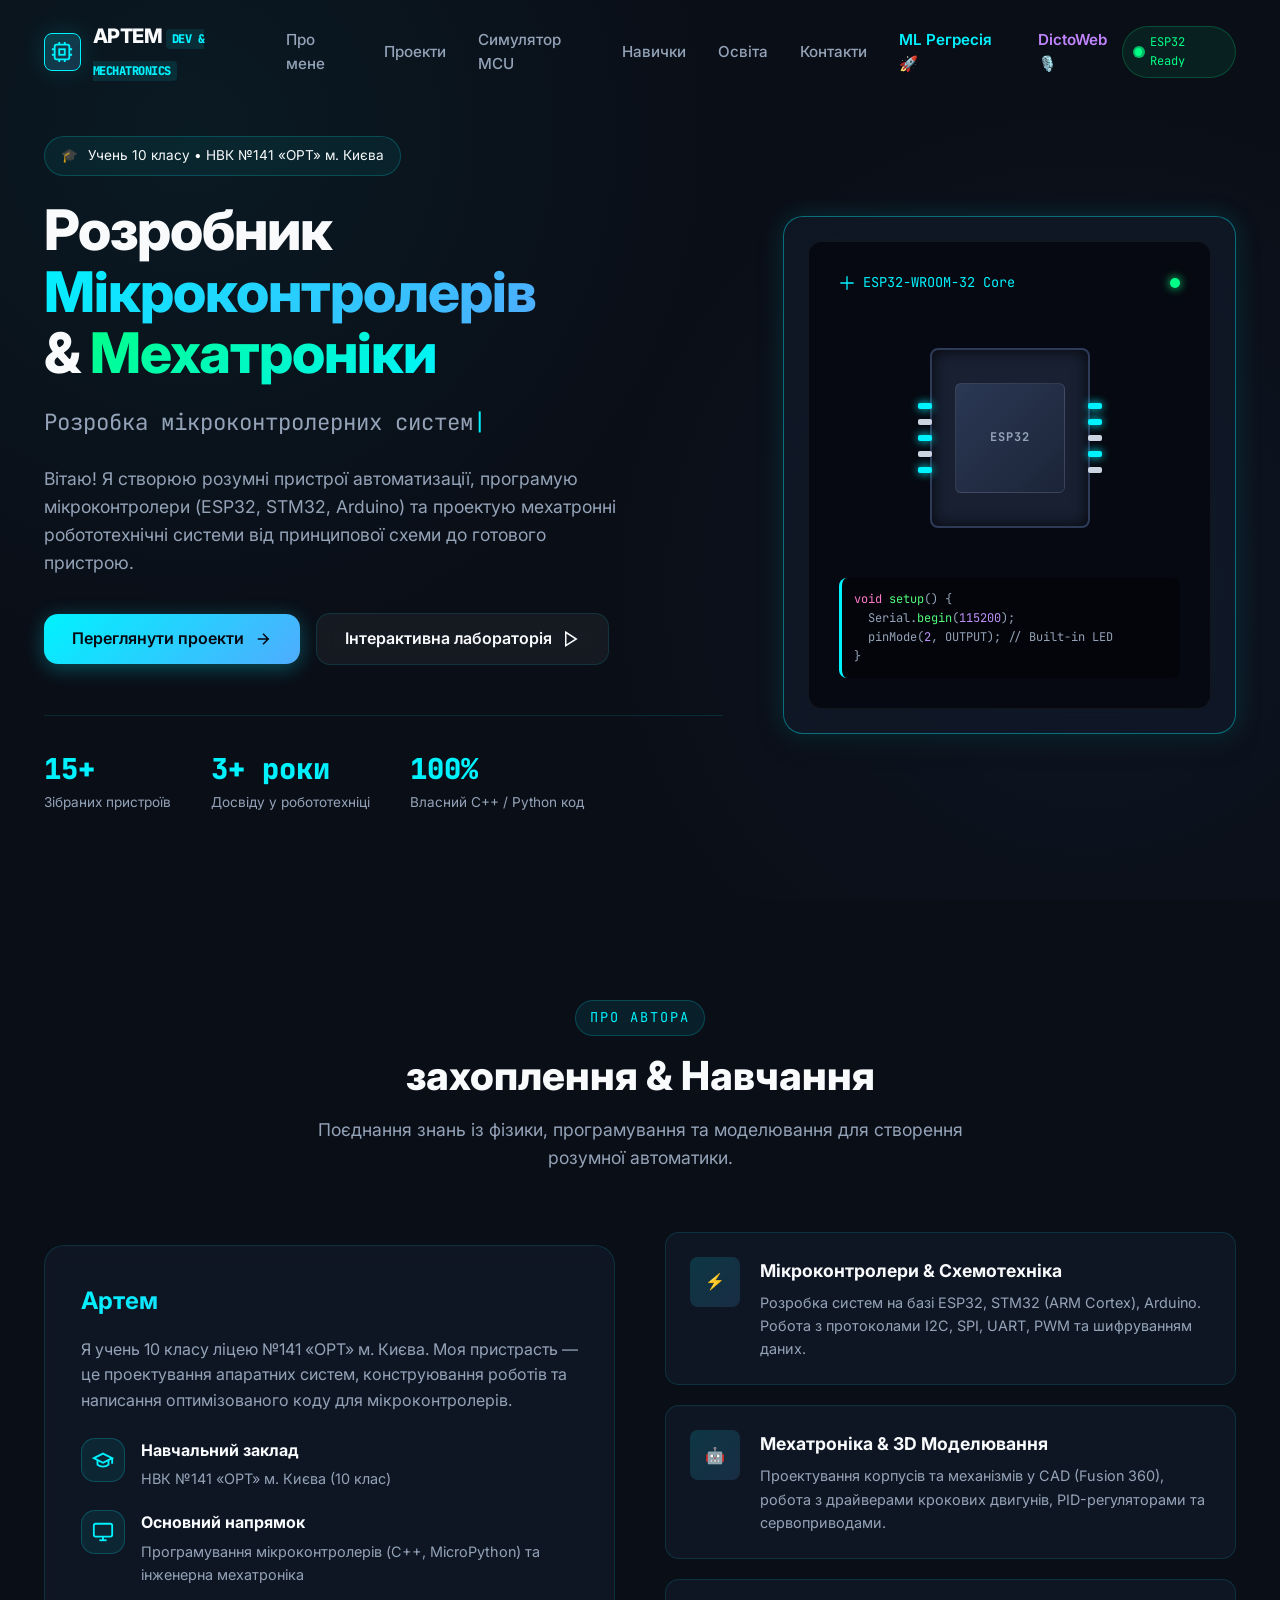
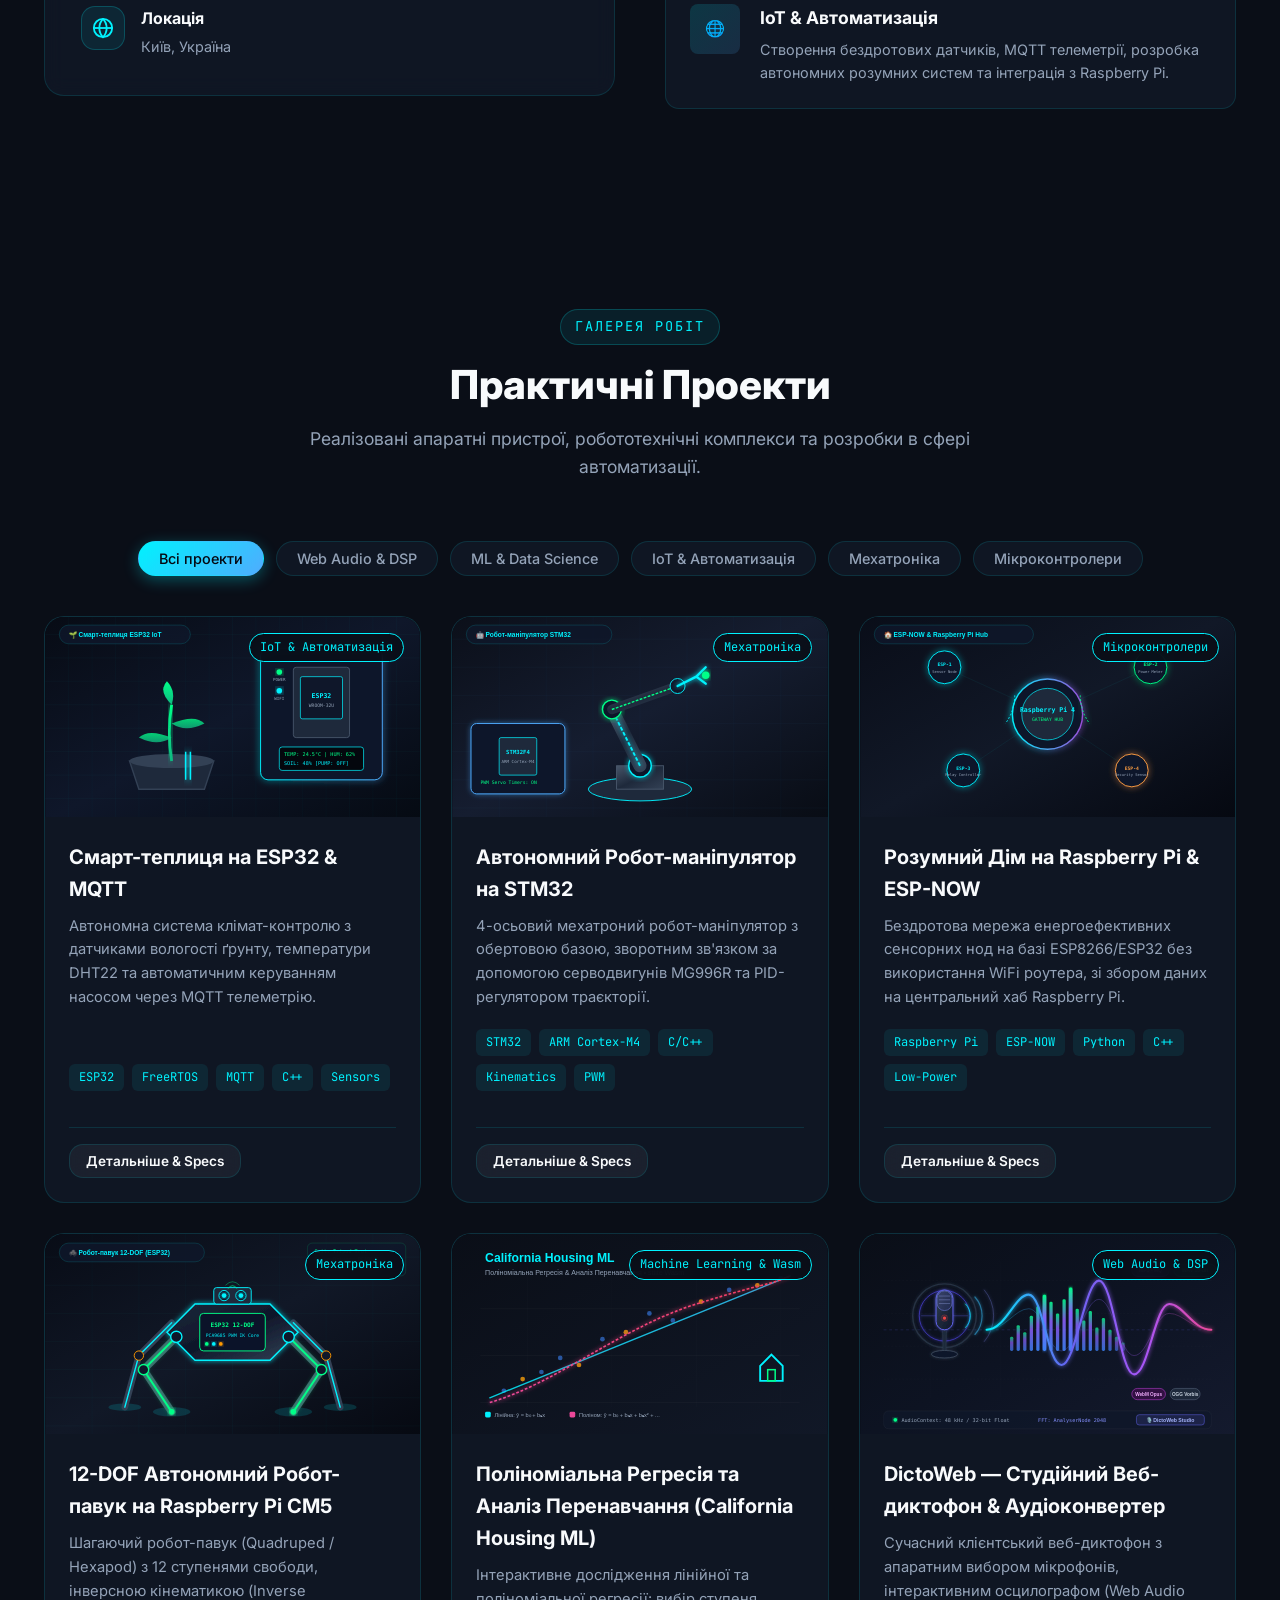
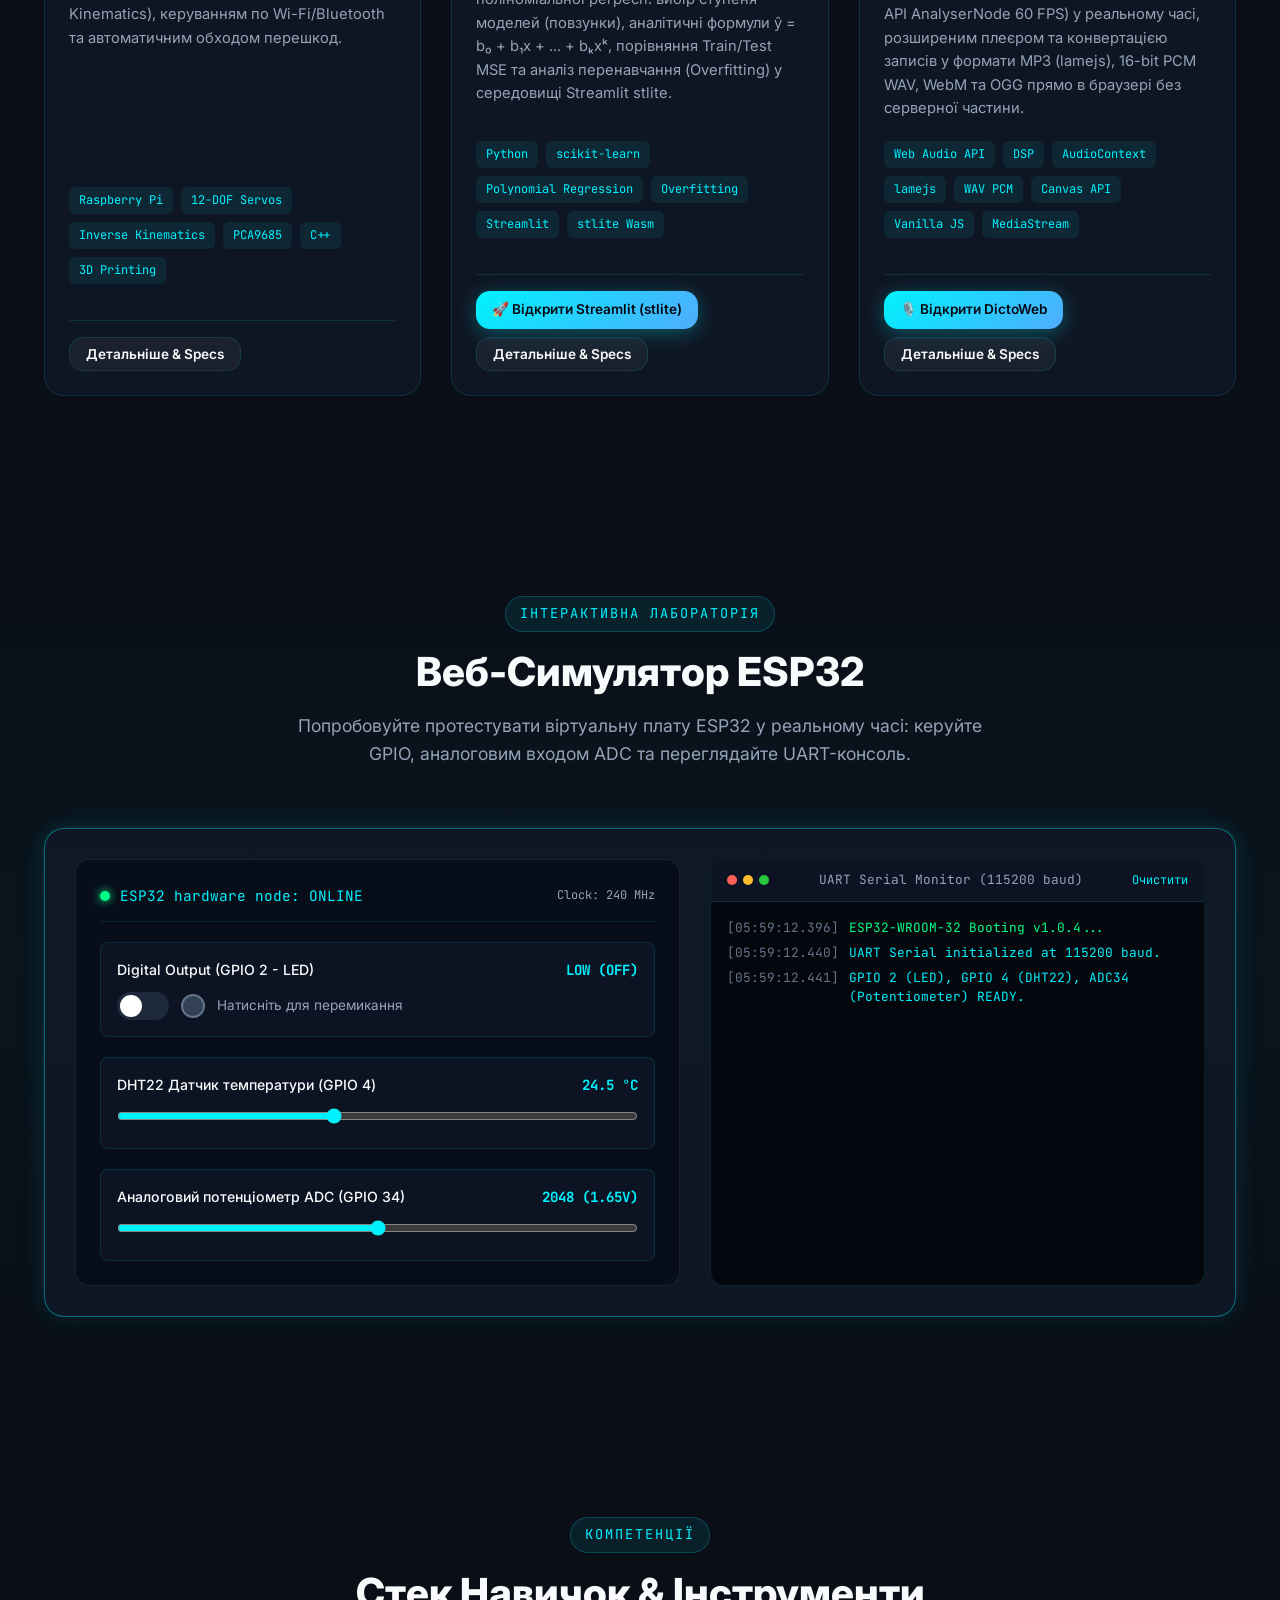
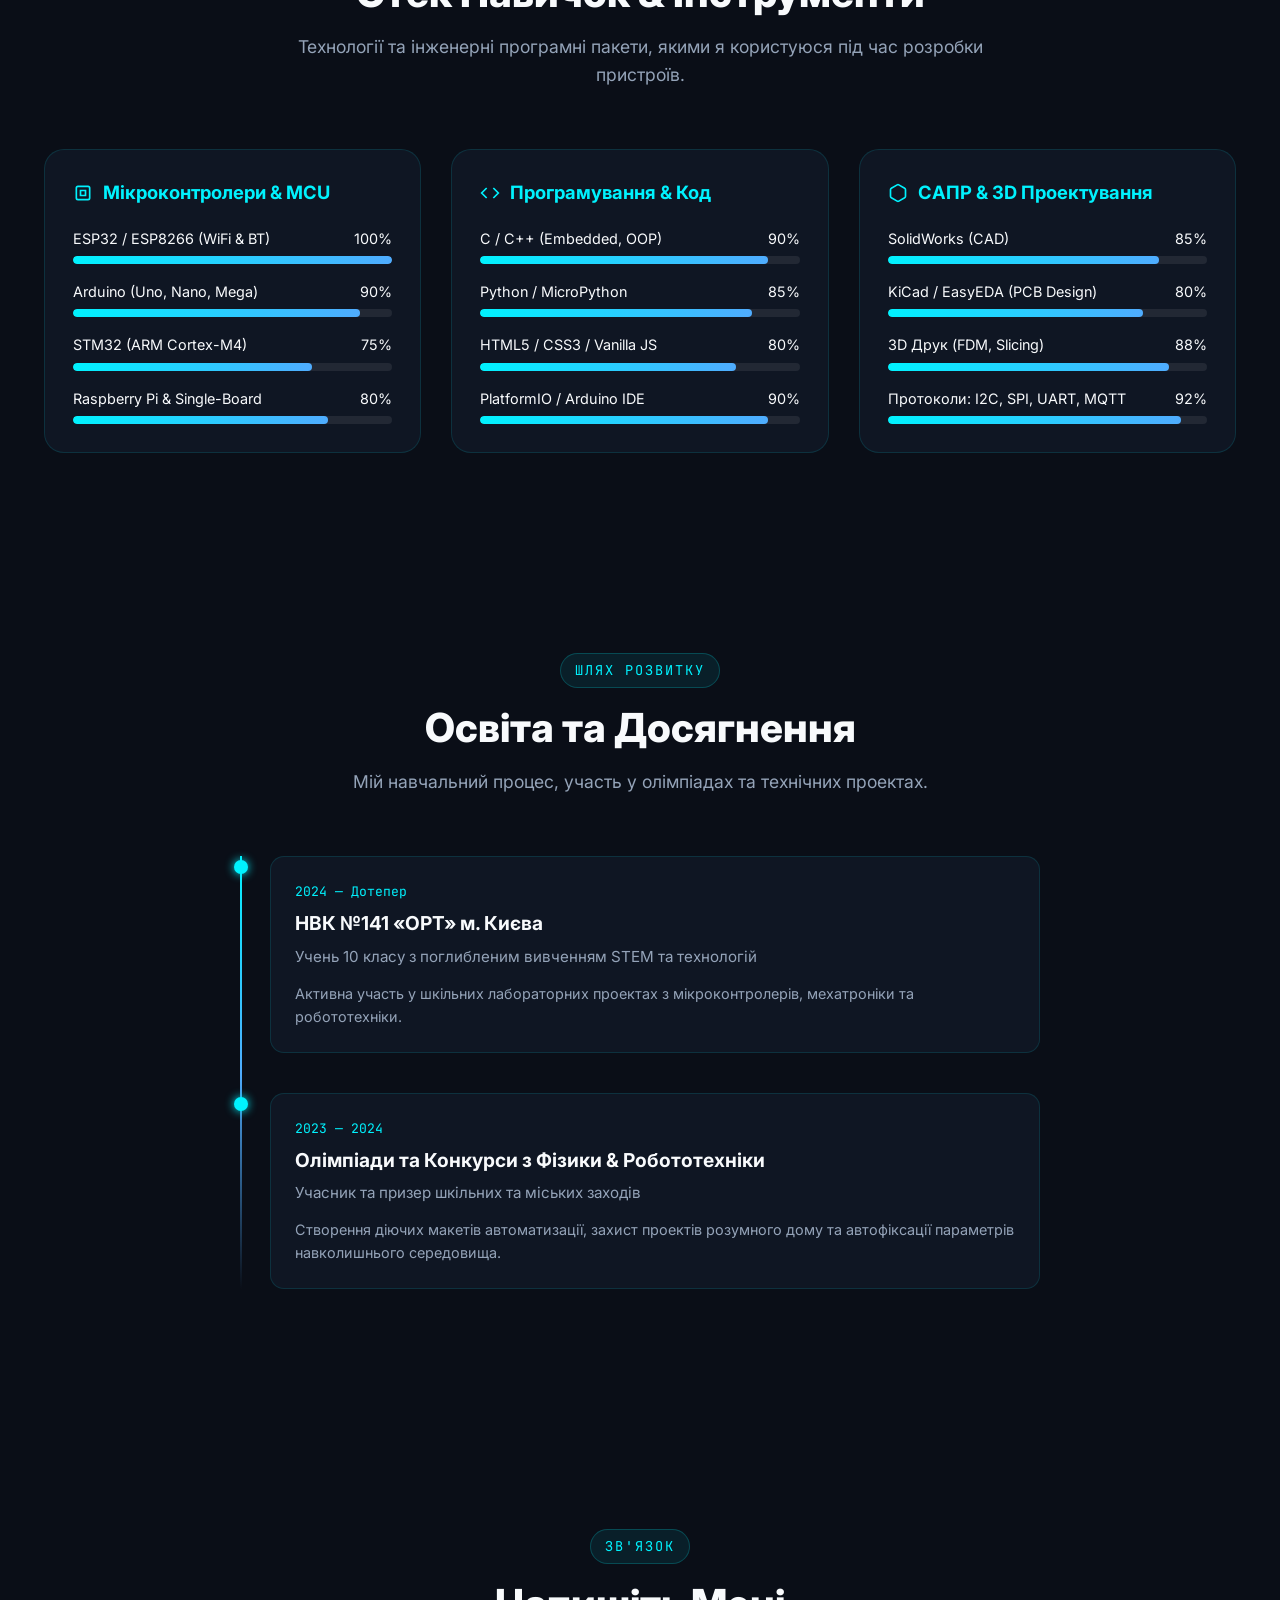
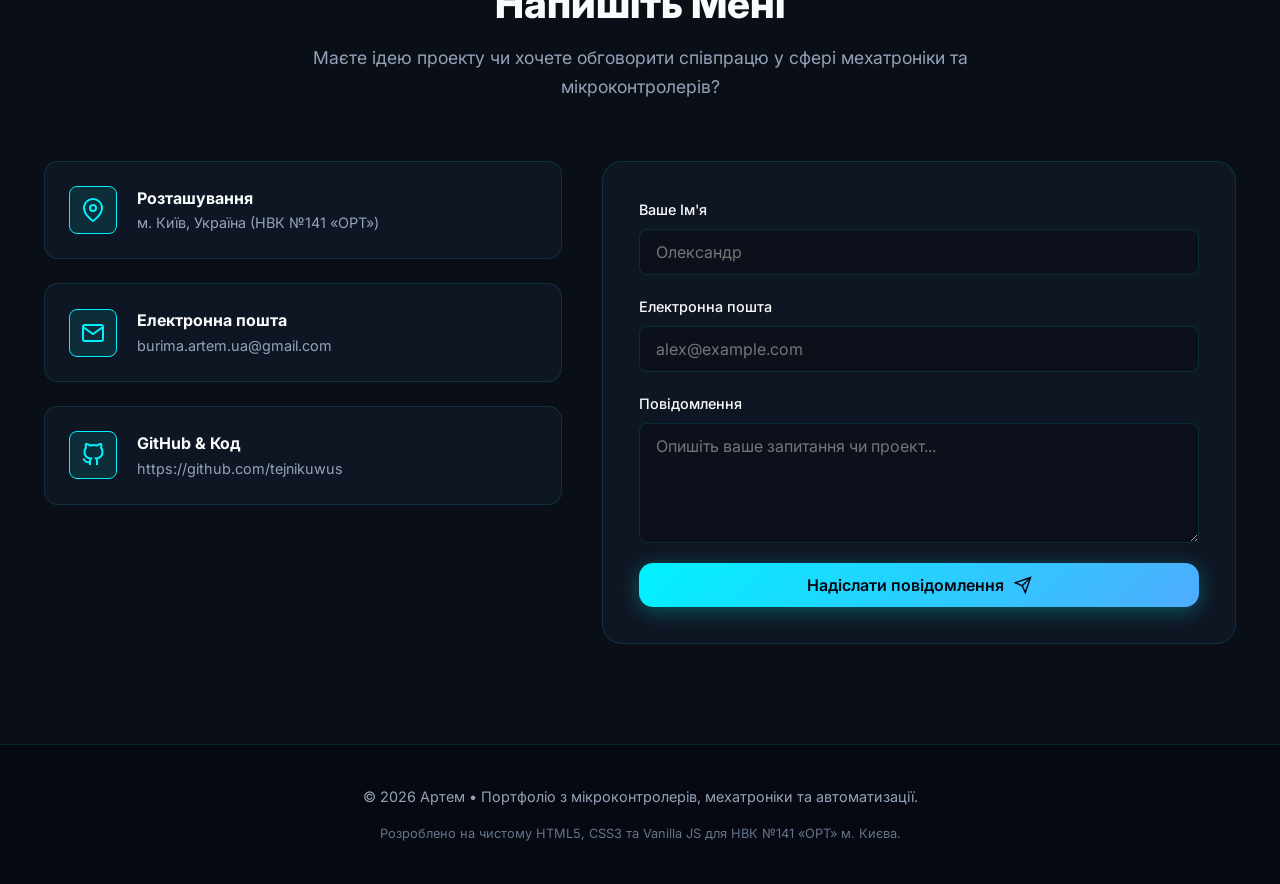
==== commit 8ce1e374: "feat: add DictoWeb application files including main script, pages, and SVG assets" ====
--- a/index.html
+++ b/index.html
@@ -43,6 +43,7 @@
         <a href="#contact" class="nav-link">Контакти</a>
         <a href="python/p1.html" class="nav-link" style="color: var(--accent-cyan); font-weight: 600;">ML Регресія
           🚀</a>
+        <a href="dictoweb/index.html" class="nav-link" style="color: #c084fc; font-weight: 600;">DictoWeb 🎙️</a>
       </nav>
 
       <div class="nav-actions">
@@ -277,6 +278,7 @@
 
       <div class="projects-filter">
         <button class="filter-btn active" data-filter="all">Всі проекти</button>
+        <button class="filter-btn" data-filter="audio">Web Audio &amp; DSP</button>
         <button class="filter-btn" data-filter="ml">ML &amp; Data Science</button>
         <button class="filter-btn" data-filter="iot">IoT &amp; Автоматизація</button>
         <button class="filter-btn" data-filter="mechatronics">Мехатроніка</button>
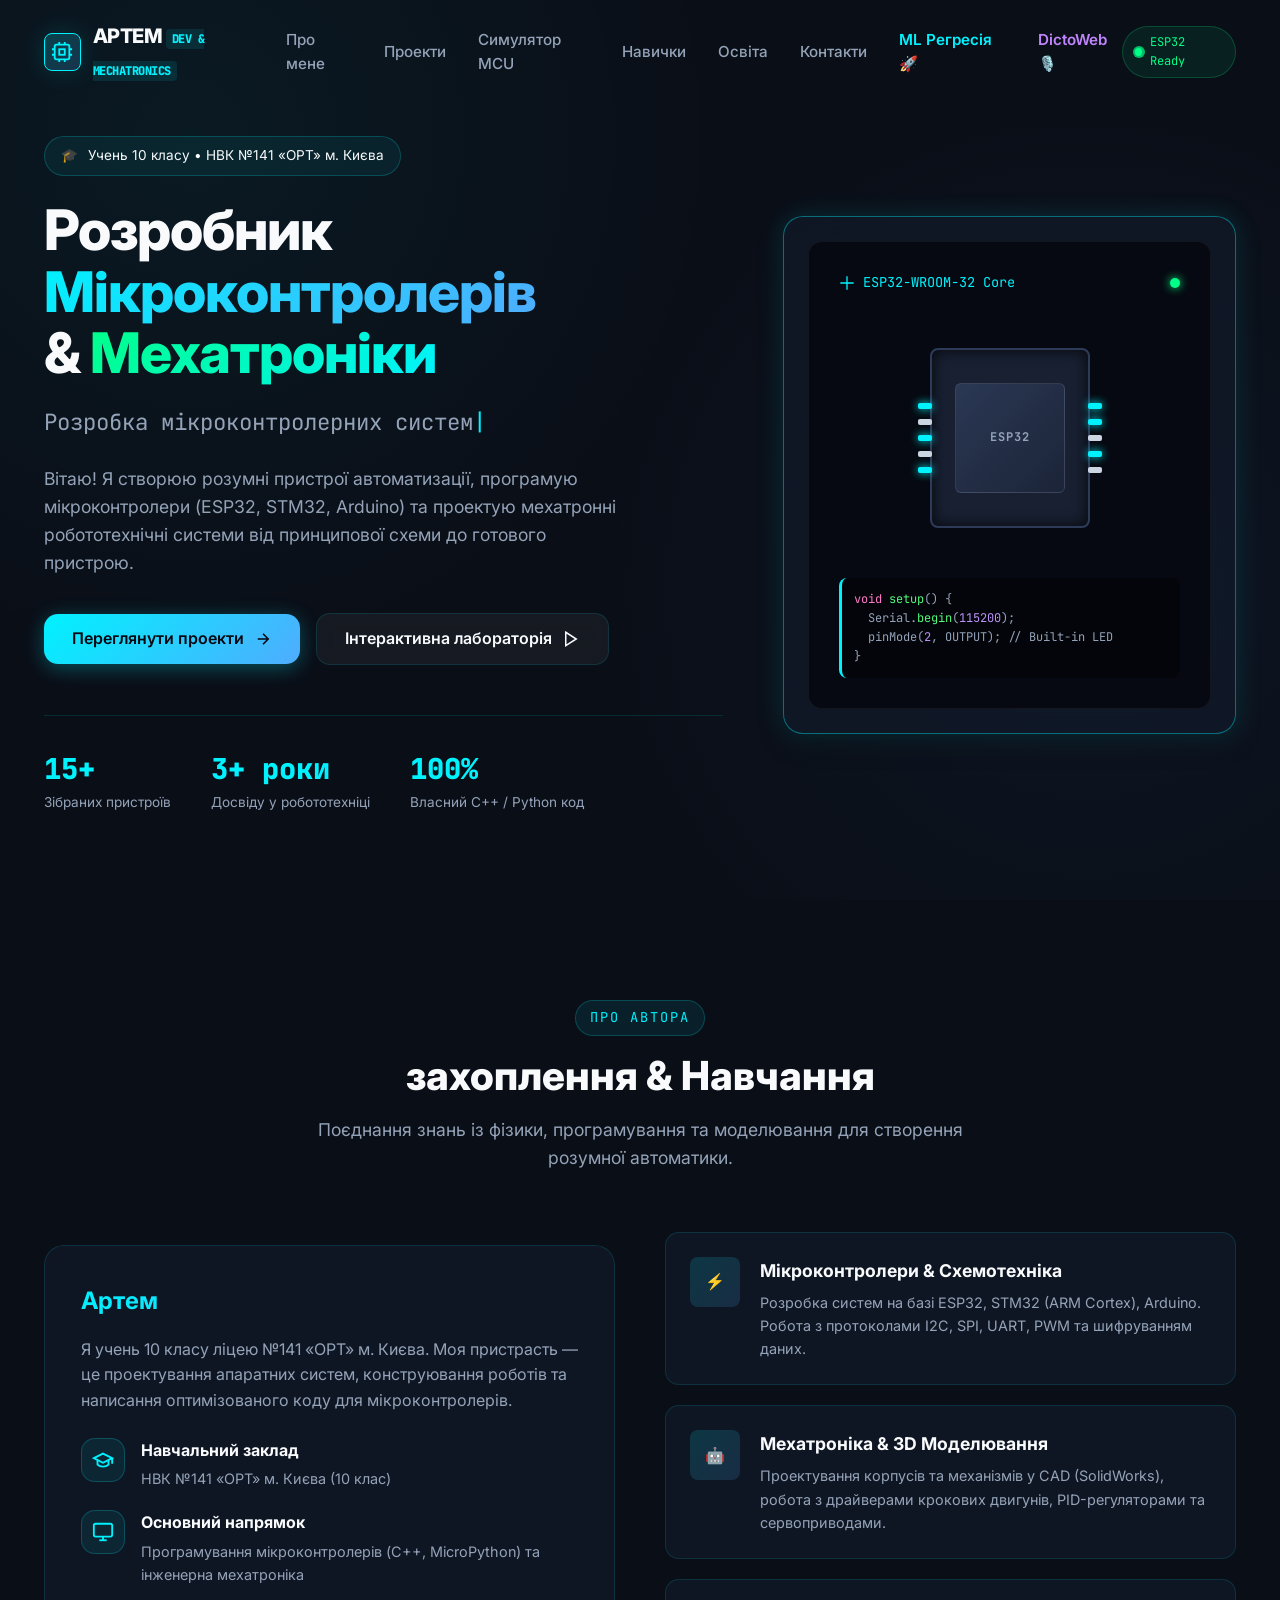
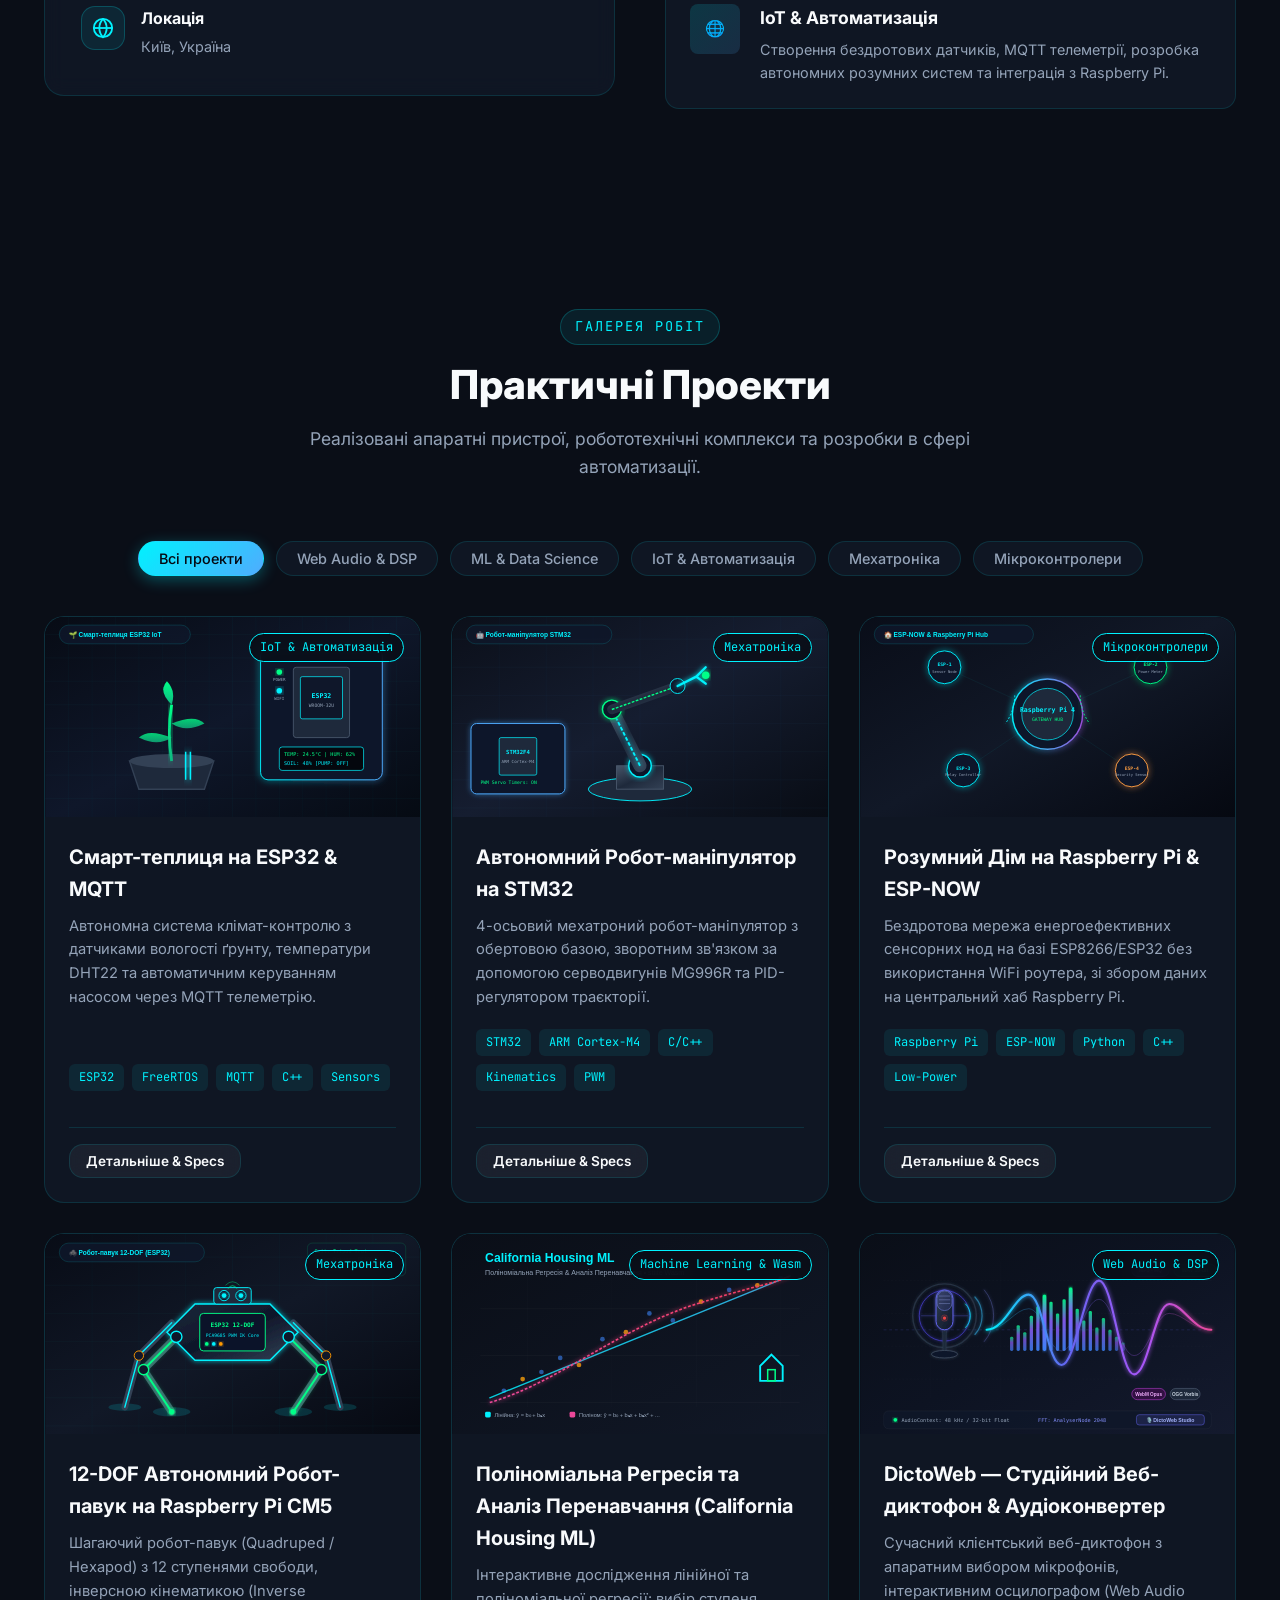
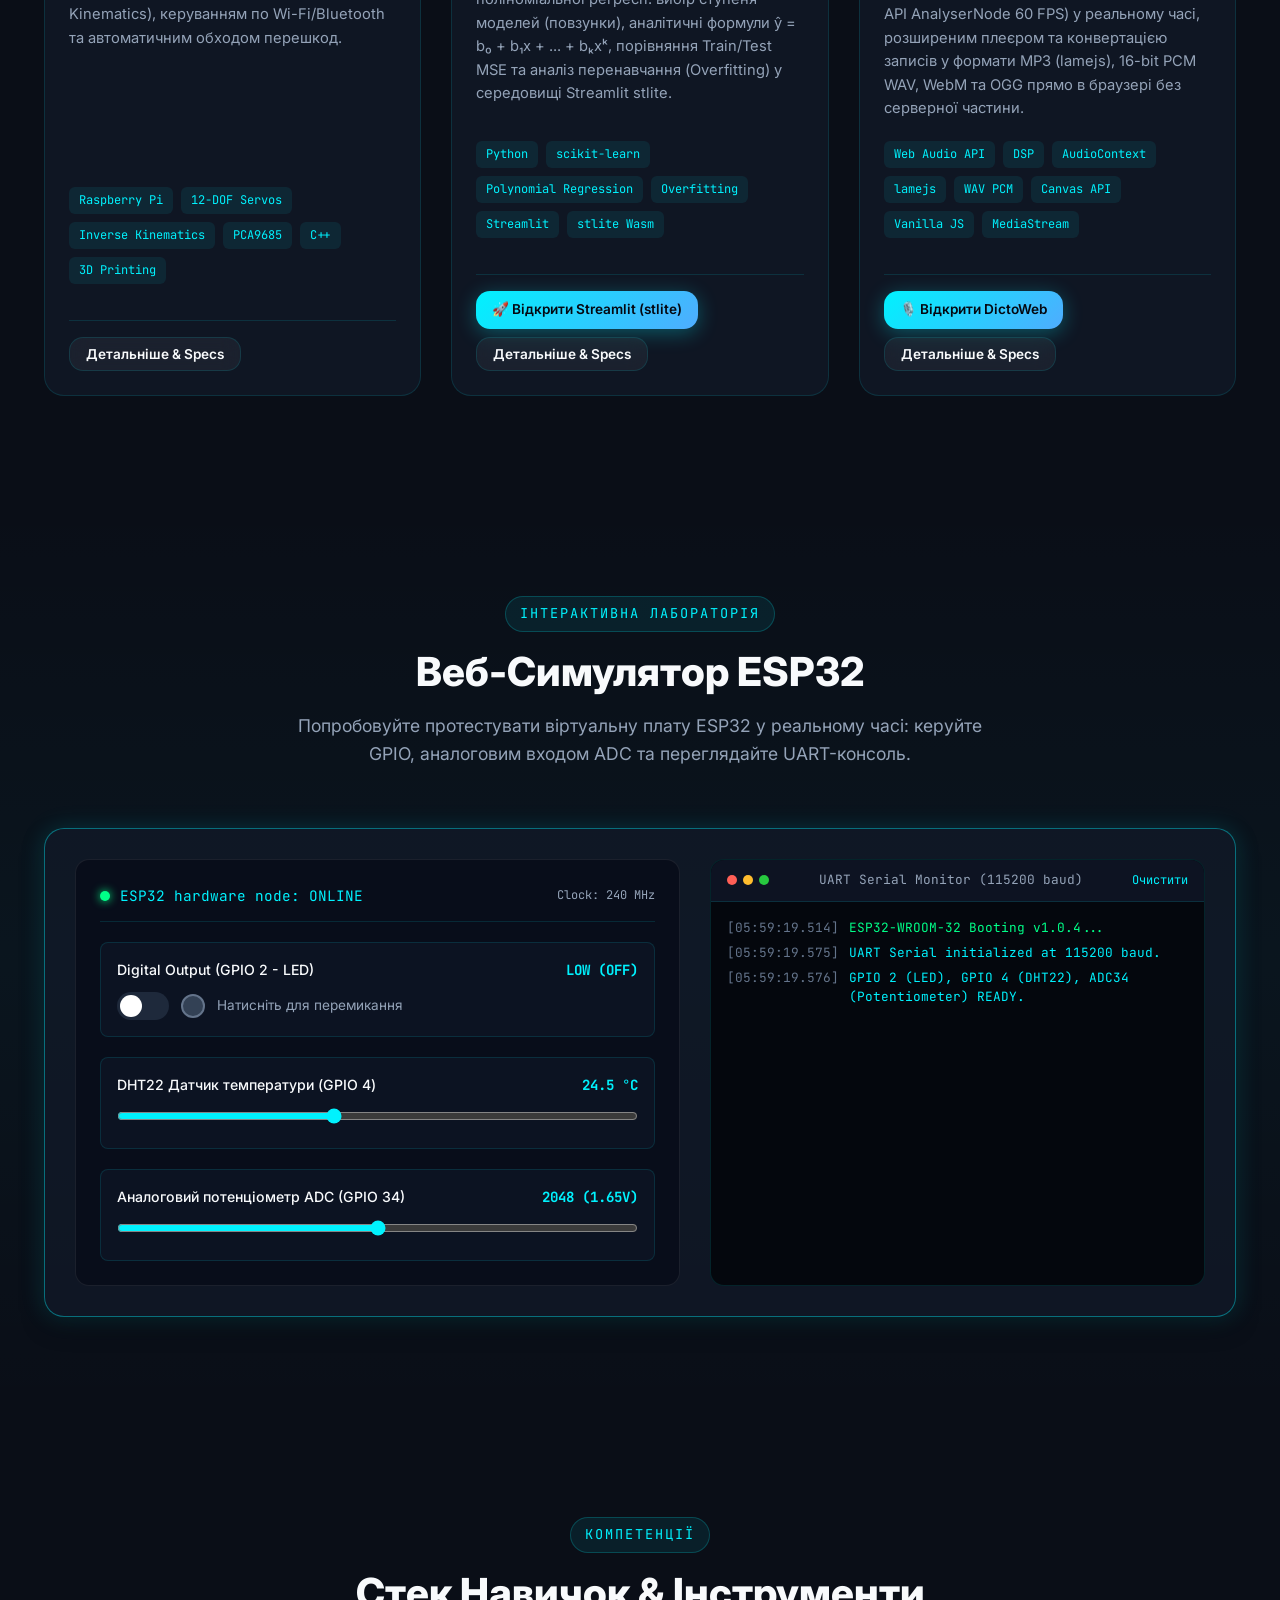
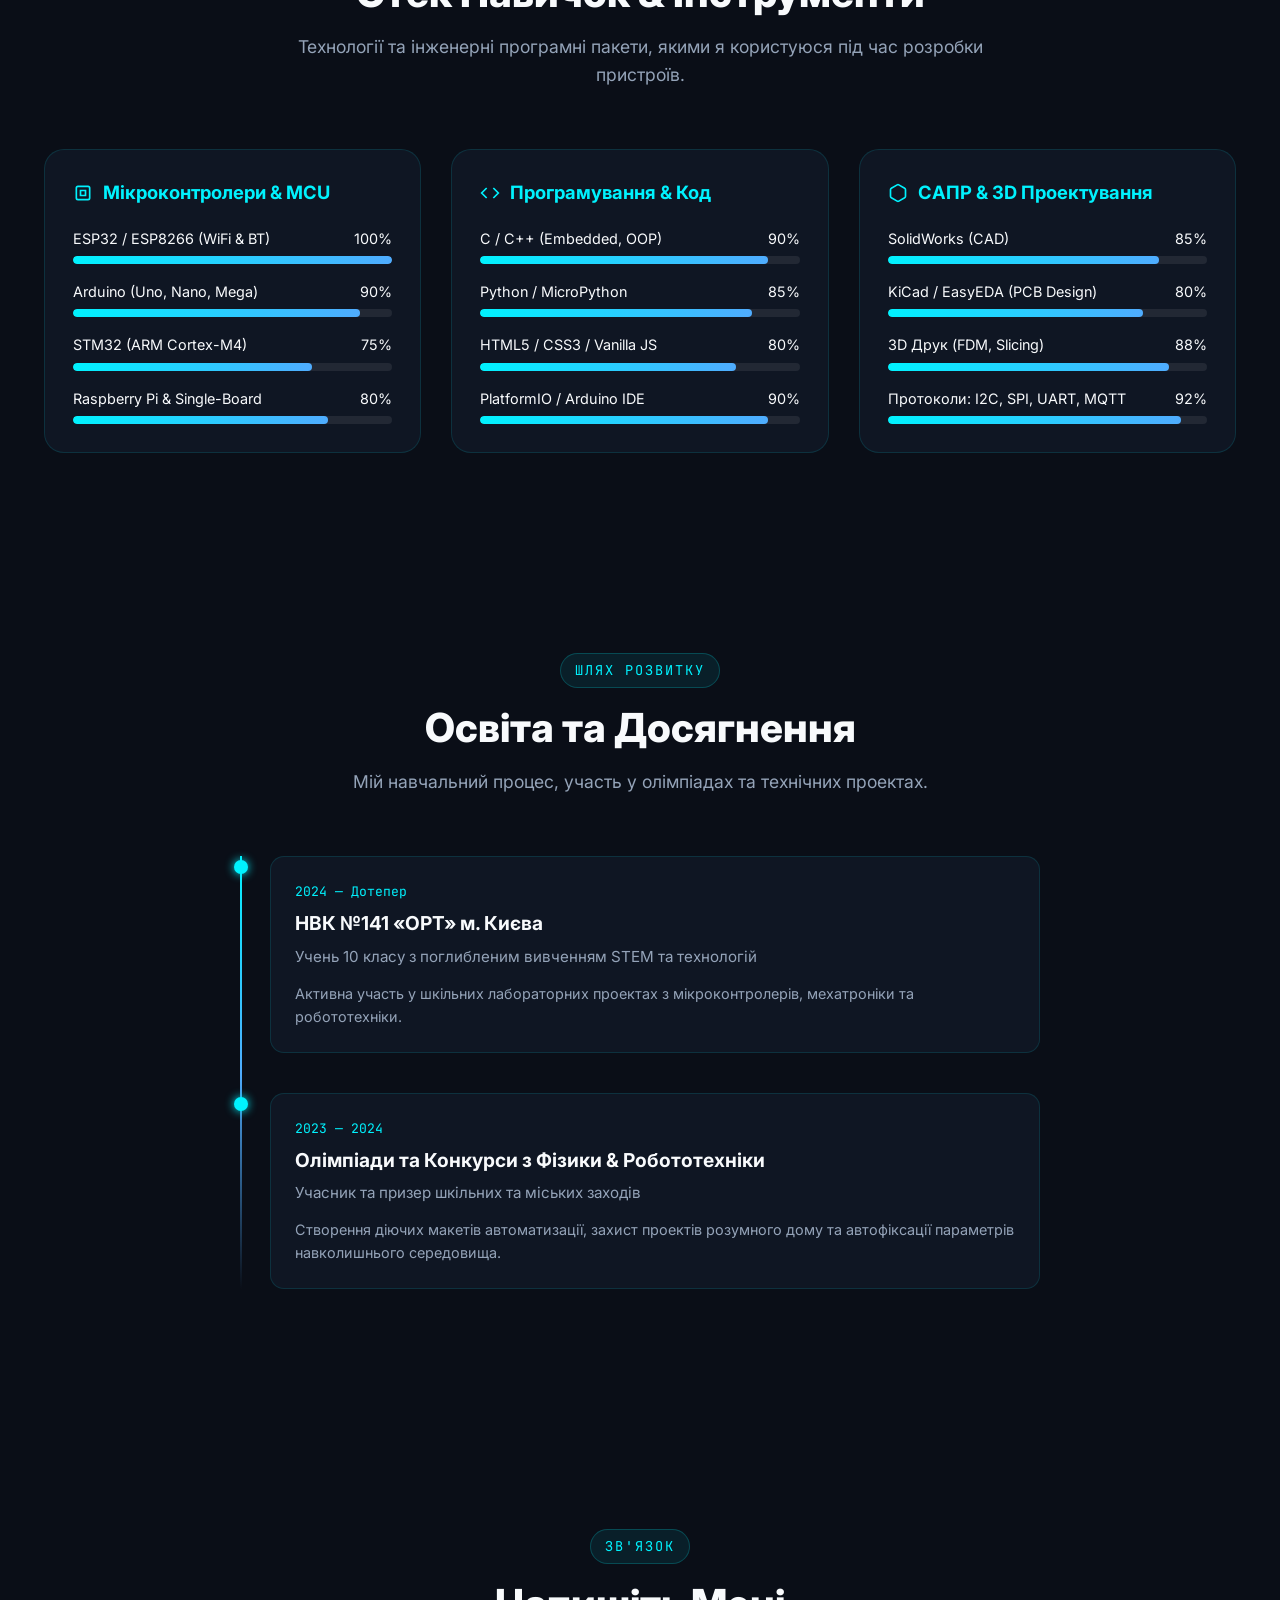
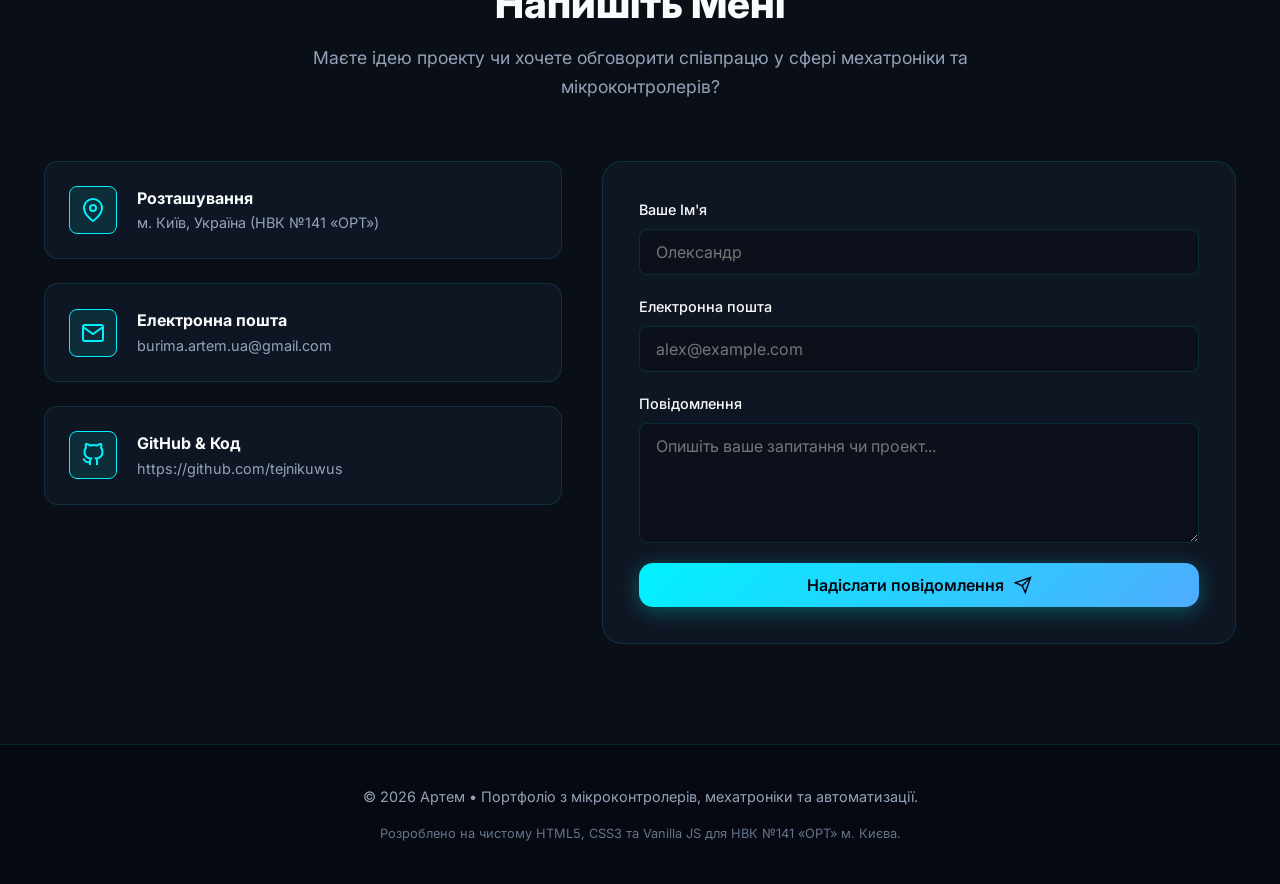
==== commit bbaa2047: "fix: update header styling and layout in index.html" ====
--- a/index.html
+++ b/index.html
@@ -244,7 +244,7 @@
             <div>
               <h4 style="font-size: 1.1rem; margin-bottom: 6px;">Мехатроніка &amp; 3D Моделювання</h4>
               <p style="font-size: 0.9rem; color: var(--text-muted);">
-                Проектування корпусів та механізмів у CAD (Fusion 360), робота з драйверами крокових двигунів,
+                Проектування корпусів та механізмів у CAD (SolidWorks), робота з драйверами крокових двигунів,
                 PID-регуляторами та сервоприводами.
               </p>
             </div>
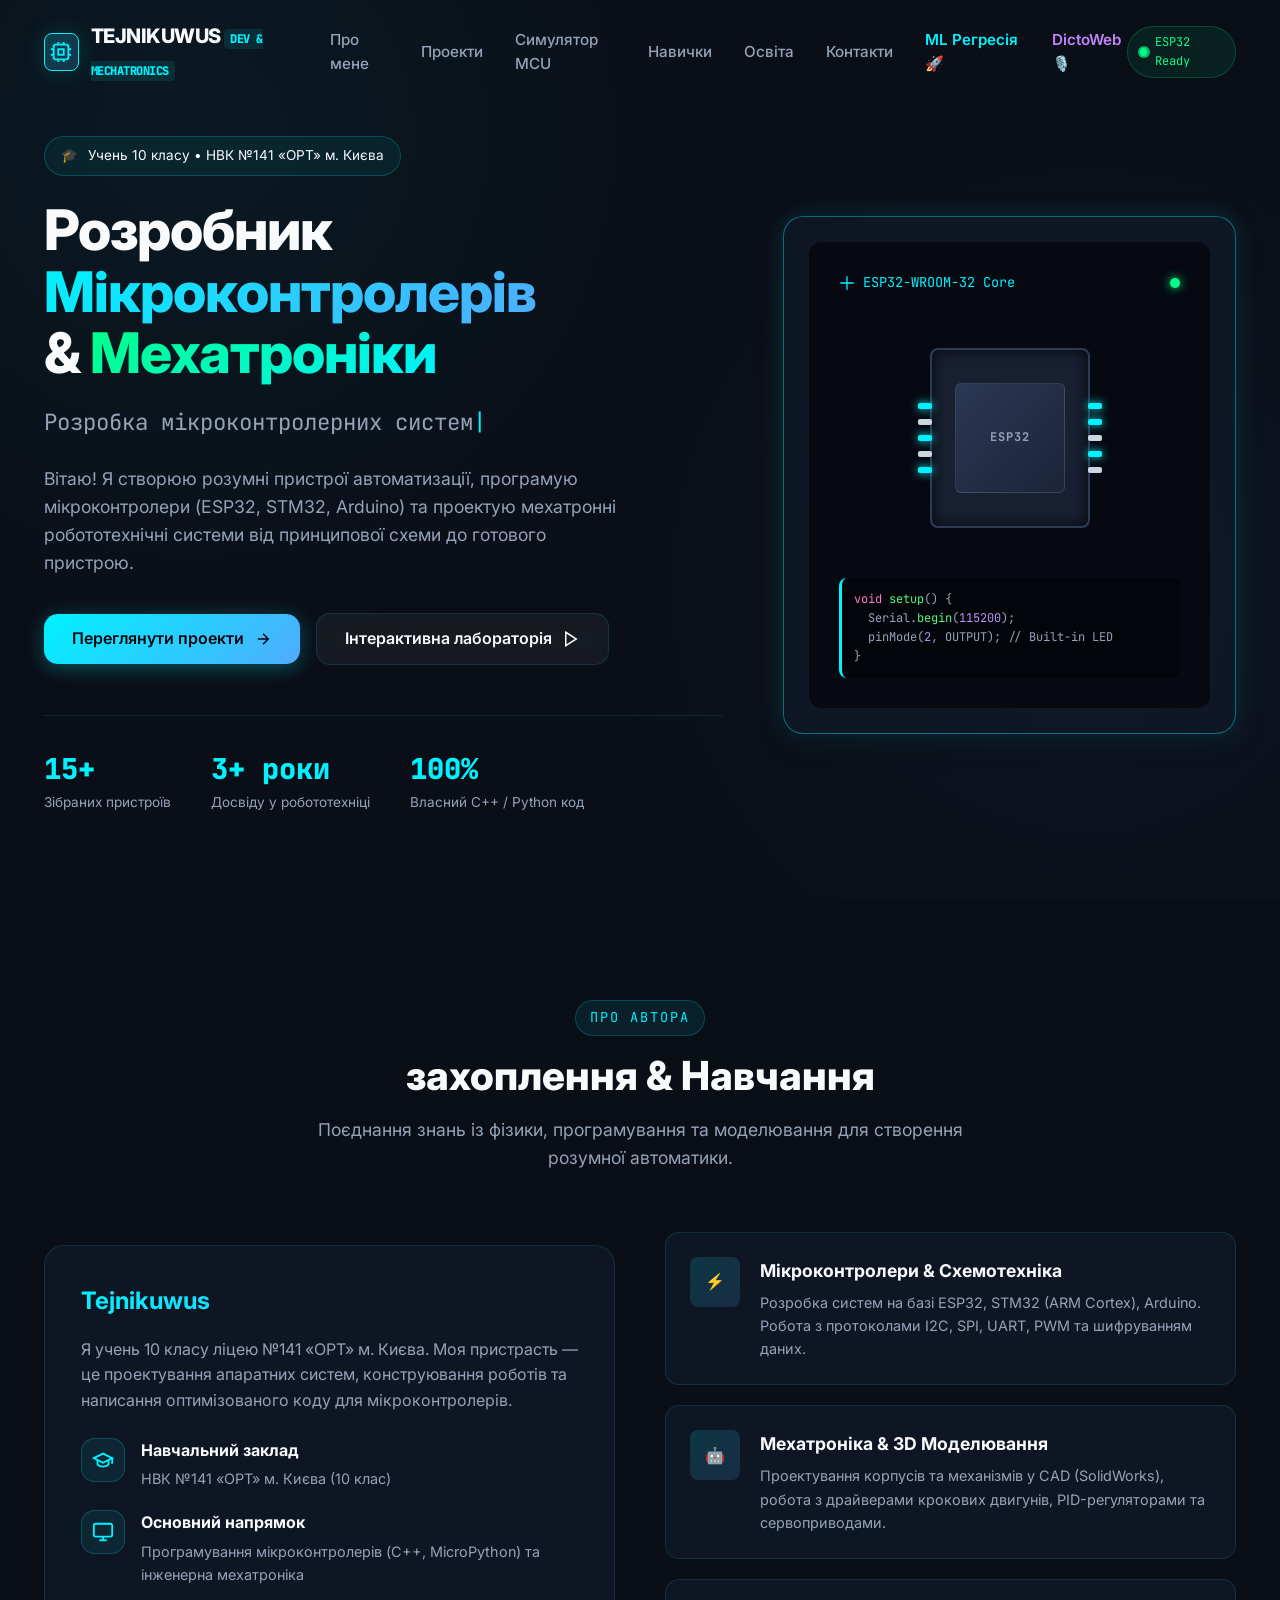
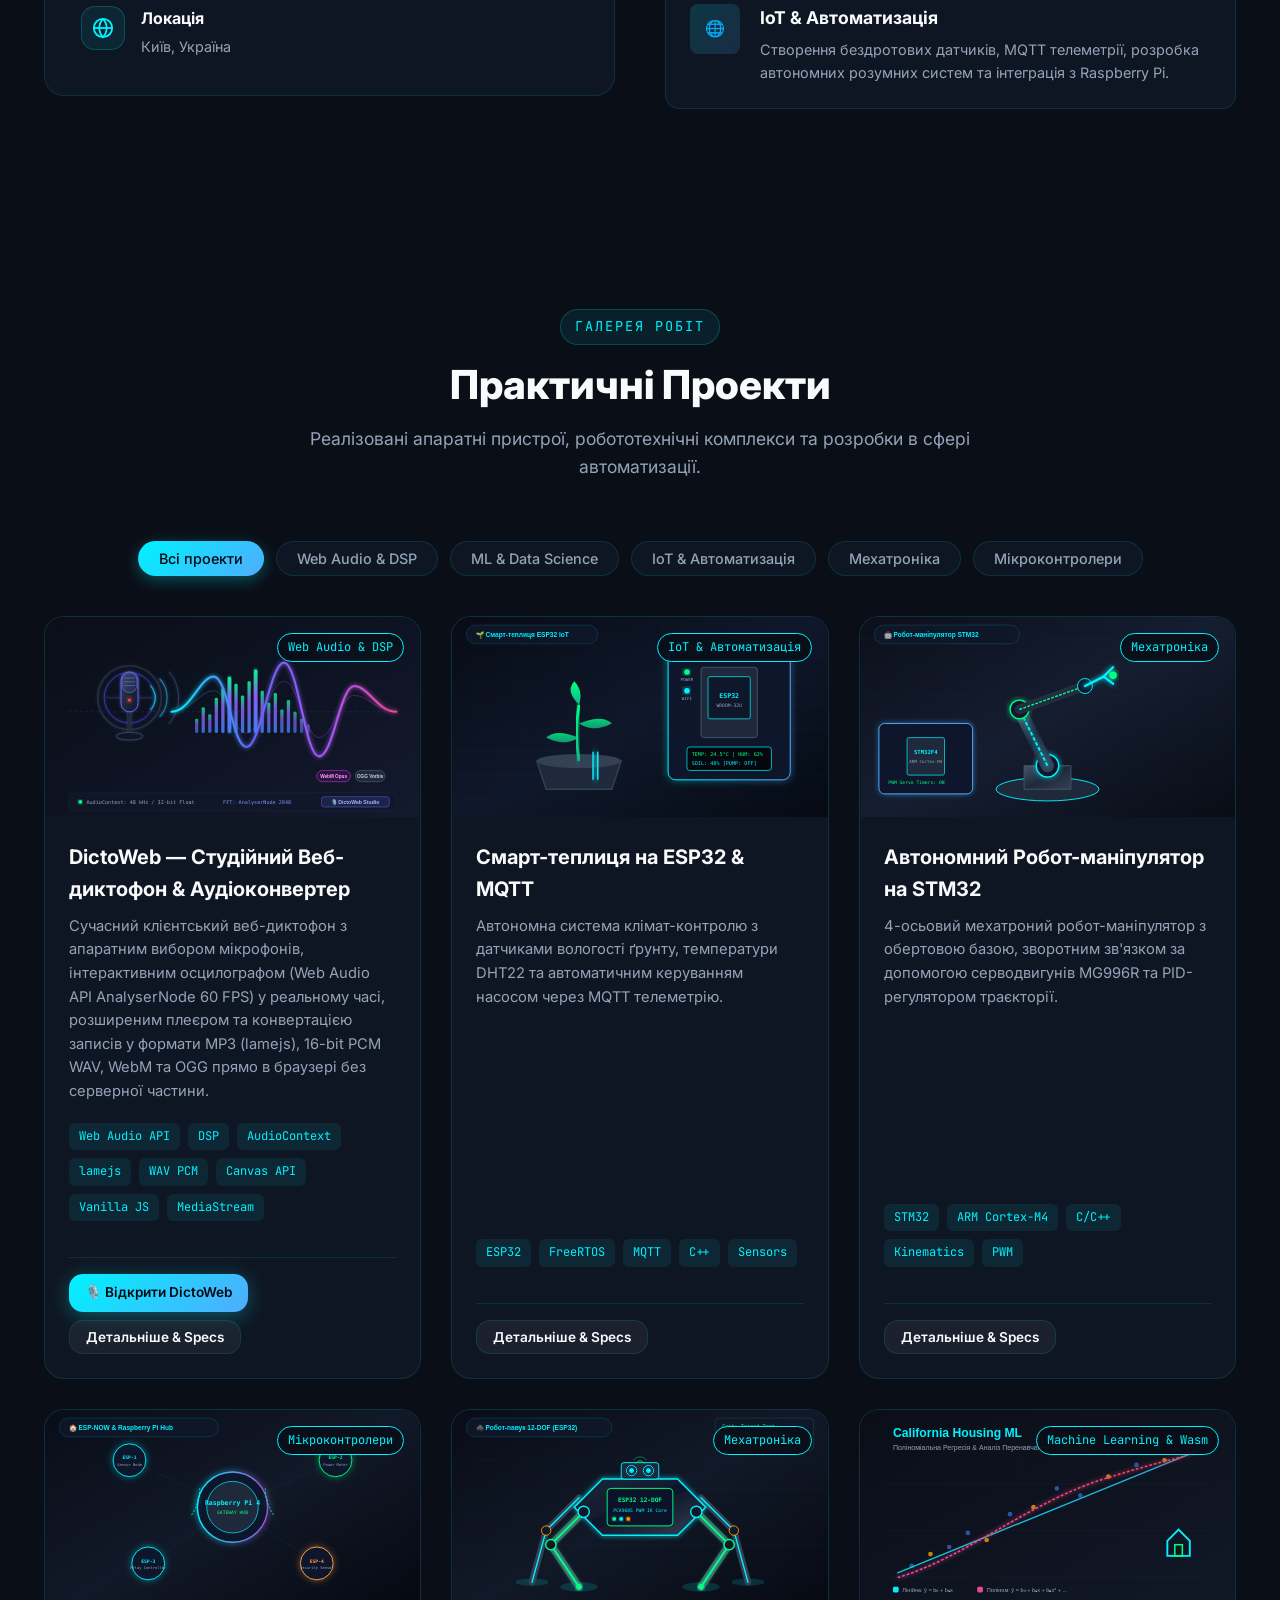
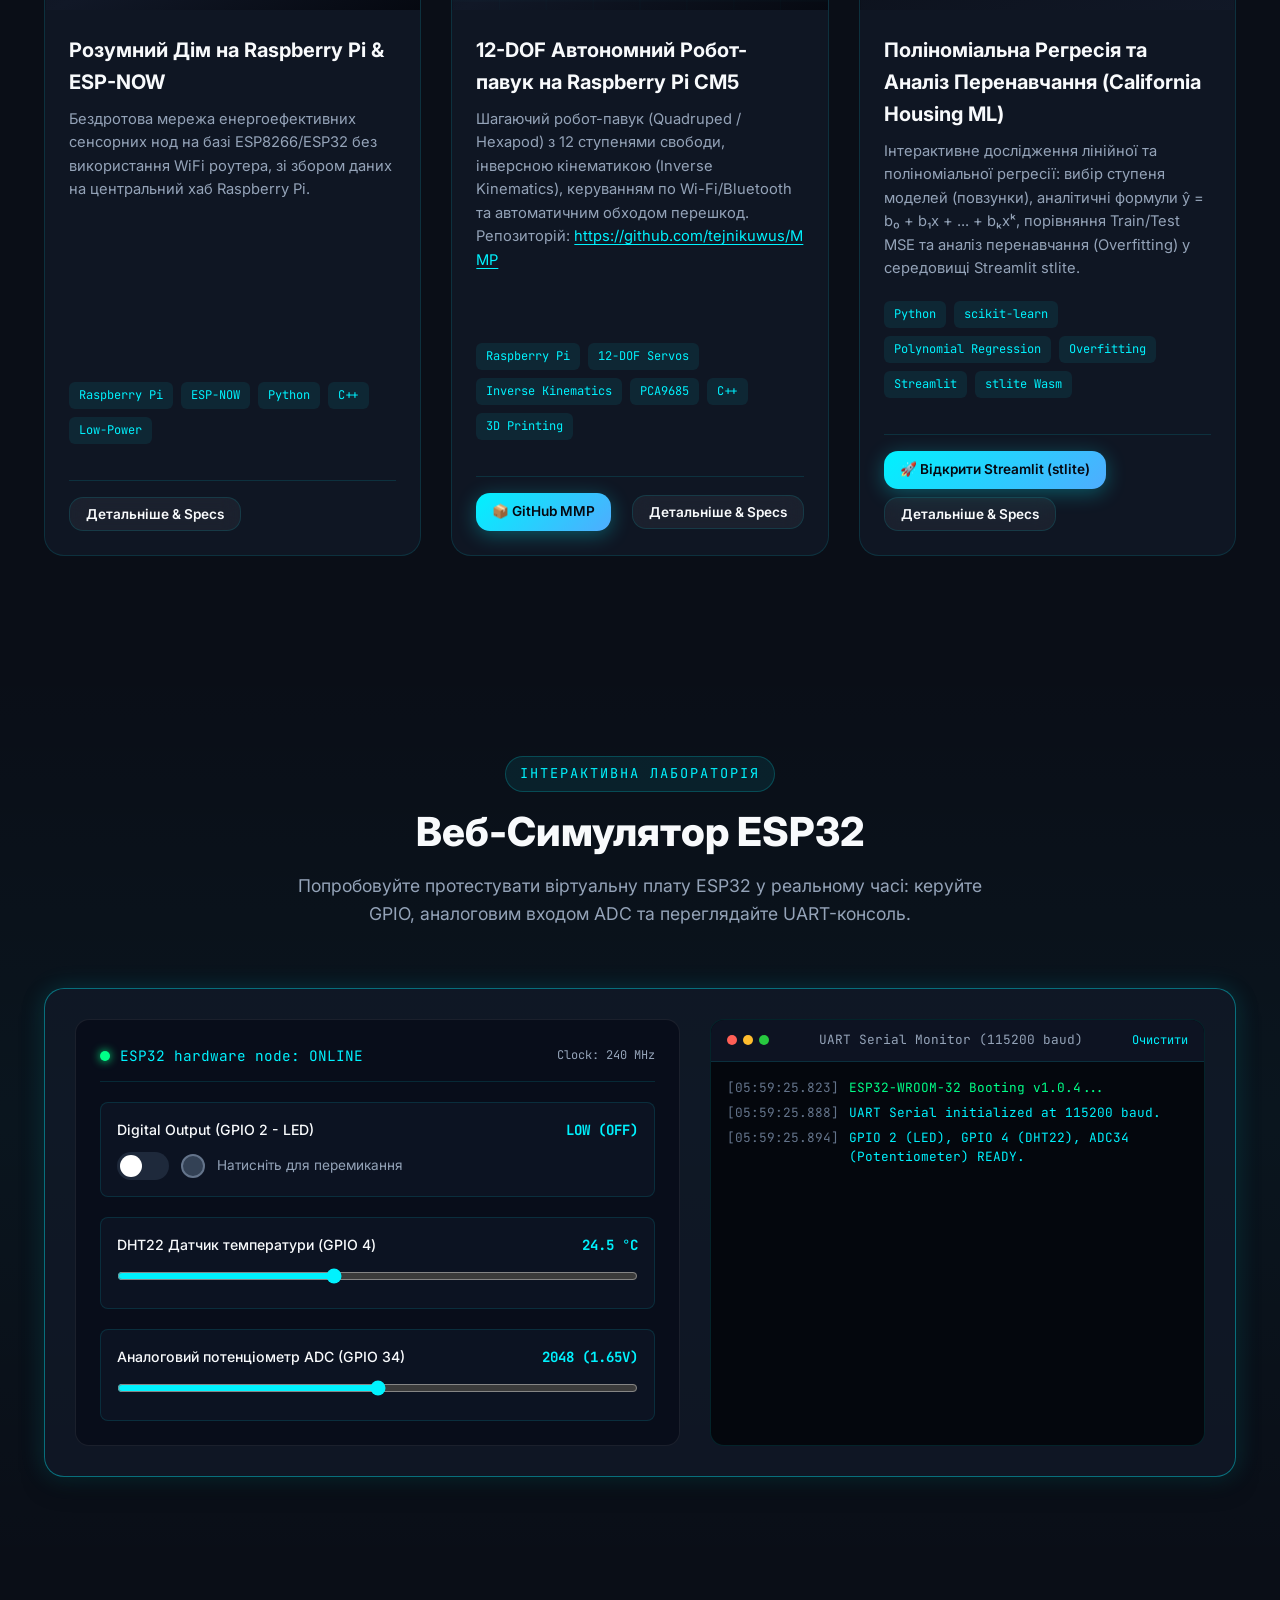
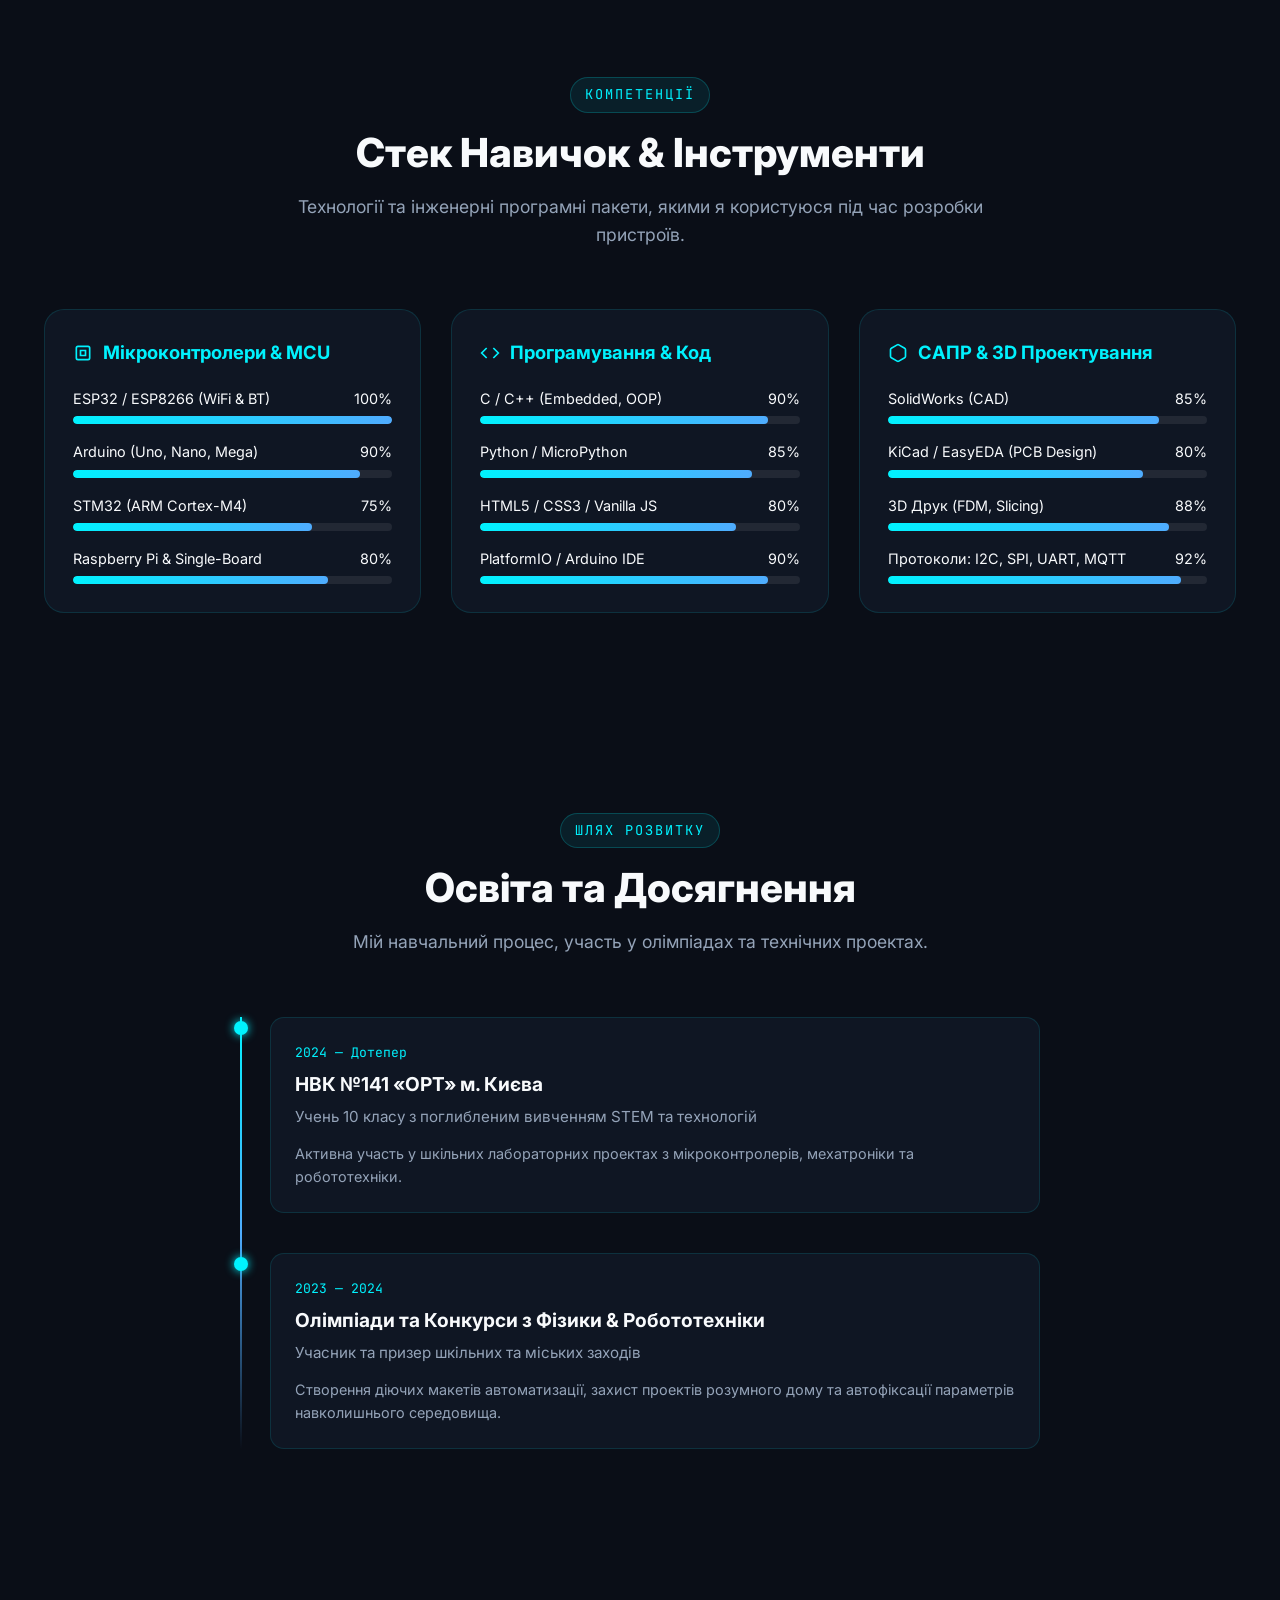
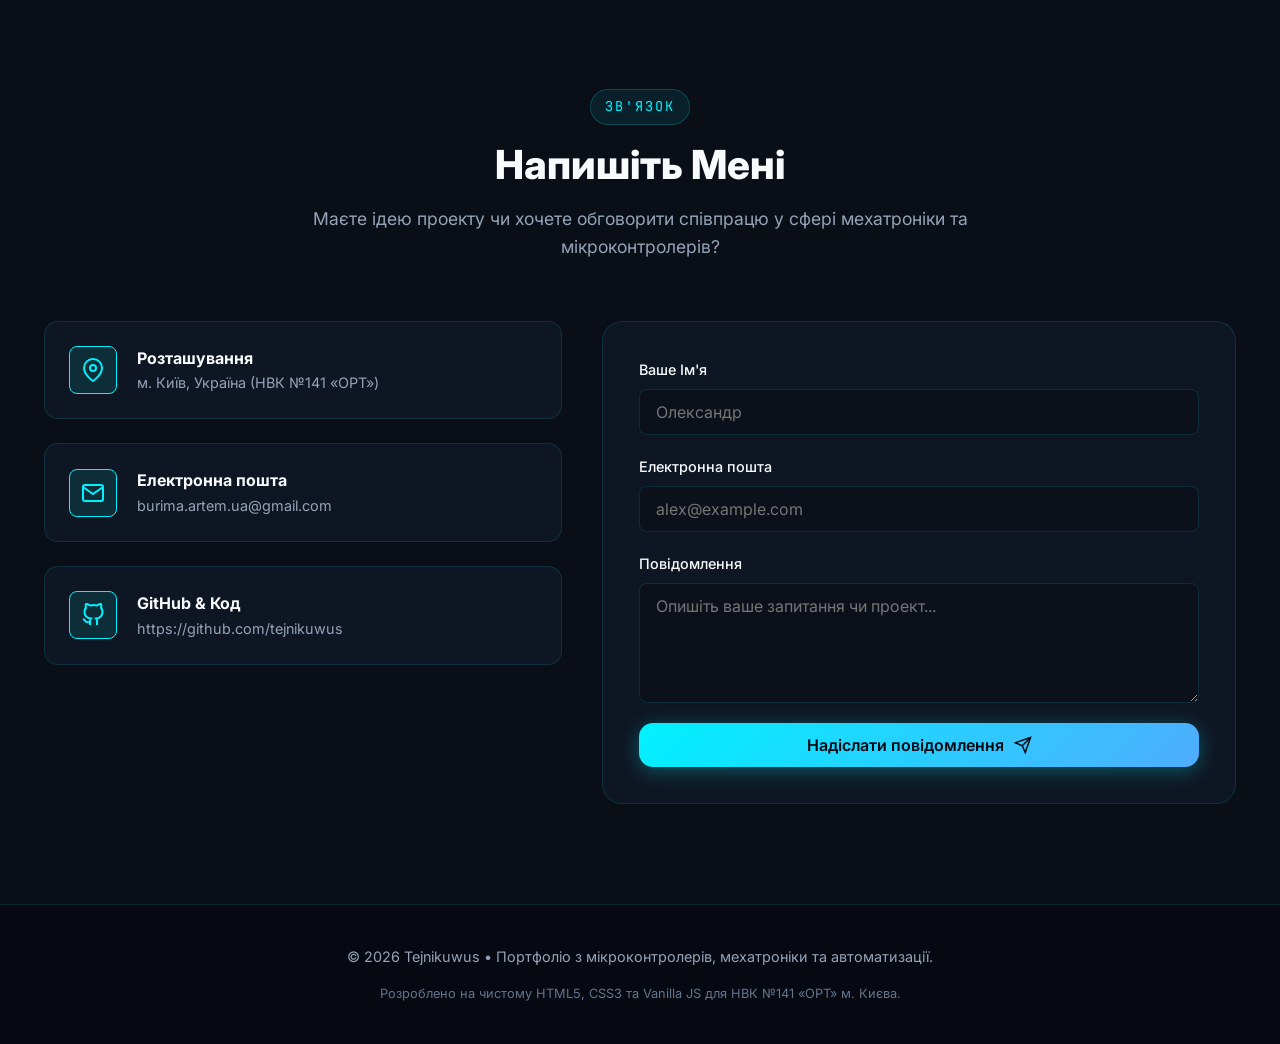
==== commit 804da6e7: "feat: add portfolio website structure with HTML, CSS, JS, and Python files" ====
--- a/index.html
+++ b/index.html
@@ -4,12 +4,12 @@
 <head>
   <meta charset="UTF-8">
   <meta name="viewport" content="width=device-width, initial-scale=1.0">
-  <title>Артем | Портфоліо: Мікроконтролери, Мехатроніка &amp; Автоматизація</title>
+  <title>Tejnikuwus | Портфоліо: Мікроконтролери, Мехатроніка &amp; Автоматизація</title>
   <meta name="description"
-    content="Персональне портфоліо Артема (учня 10 класу НВК №141 «ОРТ» м. Києва). Проектування мікроконтролерних систем (ESP32, STM32, Arduino), мехатроніка, роботизація та IoT пристрої.">
+    content="Персональне портфоліо Tejnikuwus (учня 10 класу НВК №141 «ОРТ» м. Києва). Проектування мікроконтролерних систем (ESP32, STM32, Arduino), мехатроніка, роботизація та IoT пристрої.">
   <meta name="keywords"
-    content="Артем портфоліо, мікроконтролери, мехатроніка, ESP32, STM32, Arduino, ОРТ 141 Київ, роботизація, автоматизація, IoT">
-  <meta name="author" content="Артем">
+    content="Tejnikuwus портфоліо, мікроконтролери, мехатроніка, ESP32, STM32, Arduino, ОРТ 141 Київ, роботизація, автоматизація, IoT">
+  <meta name="author" content="Tejnikuwus">
 
   <!-- Favicon / Theme -->
   <meta name="theme-color" content="#0a0e17">
@@ -31,7 +31,7 @@
             <path d="M9 1v3M15 1v3M9 20v3M15 20v3M20 9h3M20 15h3M1 9h3M1 15h3" />
           </svg>
         </div>
-        <span>АРТЕМ <span class="logo-sub">DEV &amp; MECHATRONICS</span></span>
+        <span>TEJNIKUWUS <span class="logo-sub">DEV &amp; MECHATRONICS</span></span>
       </a>
 
       <nav class="nav-menu">
@@ -177,7 +177,7 @@
 
       <div class="about-grid">
         <div class="about-card">
-          <h3 style="font-size: 1.5rem; margin-bottom: 16px;" class="gradient-text">Артем</h3>
+          <h3 style="font-size: 1.5rem; margin-bottom: 16px;" class="gradient-text">Tejnikuwus</h3>
           <p style="color: var(--text-muted); margin-bottom: 20px;">
             Я учень 10 класу ліцею №141 «ОРТ» м. Києва. Моя пристрасть — це проектування апаратних систем, конструювання
             роботів та написання оптимізованого коду для мікроконтролерів.
@@ -675,7 +675,7 @@
   <!-- ==================== FOOTER ==================== -->
   <footer class="footer">
     <div class="container footer-content">
-      <p>&copy; 2026 Артем • Портфоліо з мікроконтролерів, мехатроніки та автоматизації.</p>
+      <p>&copy; 2026 Tejnikuwus • Портфоліо з мікроконтролерів, мехатроніки та автоматизації.</p>
       <p style="font-size: 0.8rem; color: var(--text-dark);">
         Розроблено на чистому HTML5, CSS3 та Vanilla JS для НВК №141 «ОРТ» м. Києва.
       </p>
--- a/css/style.css
+++ b/css/style.css
@@ -1,5 +1,5 @@
 /* ==========================================================================
-   Артем | Портфоліо: Мікроконтролери, Мехатроніка & Автоматизація
+   Tejnikuwus | Портфоліо: Мікроконтролери, Мехатроніка & Автоматизація
    Style Sheet (Pure CSS3)
    ========================================================================== */
 
@@ -757,6 +757,18 @@
   flex-grow: 1;
 }
 
+.project-desc a {
+  color: var(--accent-cyan);
+  text-decoration: underline;
+  text-underline-offset: 3px;
+  word-break: break-all;
+  transition: opacity var(--transition-fast);
+}
+
+.project-desc a:hover {
+  opacity: 0.8;
+}
+
 .project-tags {
   display: flex;
   flex-wrap: wrap;
@@ -1235,6 +1247,18 @@
 
 .modal-body {
   padding: 30px;
+}
+
+.modal-body a {
+  color: var(--accent-cyan);
+  text-decoration: underline;
+  text-underline-offset: 3px;
+  word-break: break-all;
+  transition: opacity var(--transition-fast);
+}
+
+.modal-body a:hover {
+  opacity: 0.8;
 }
 
 .modal-tabs {
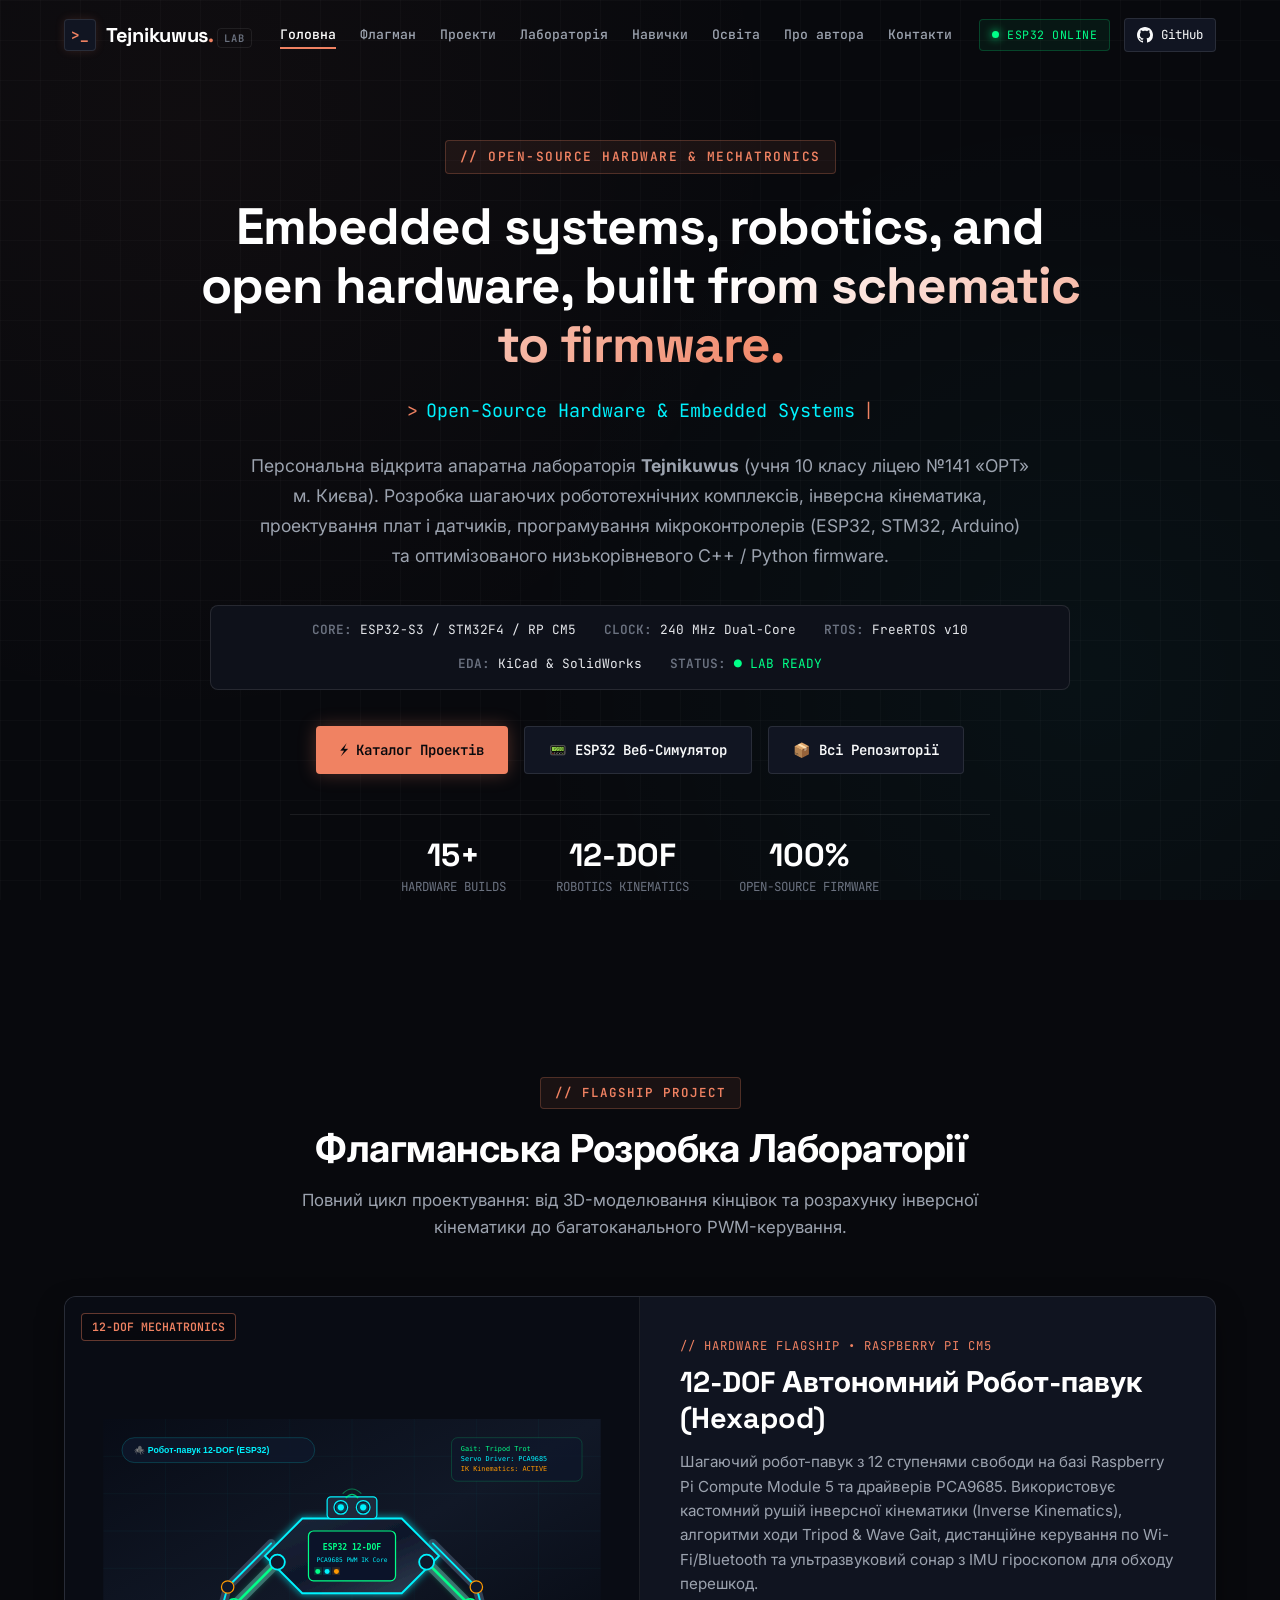
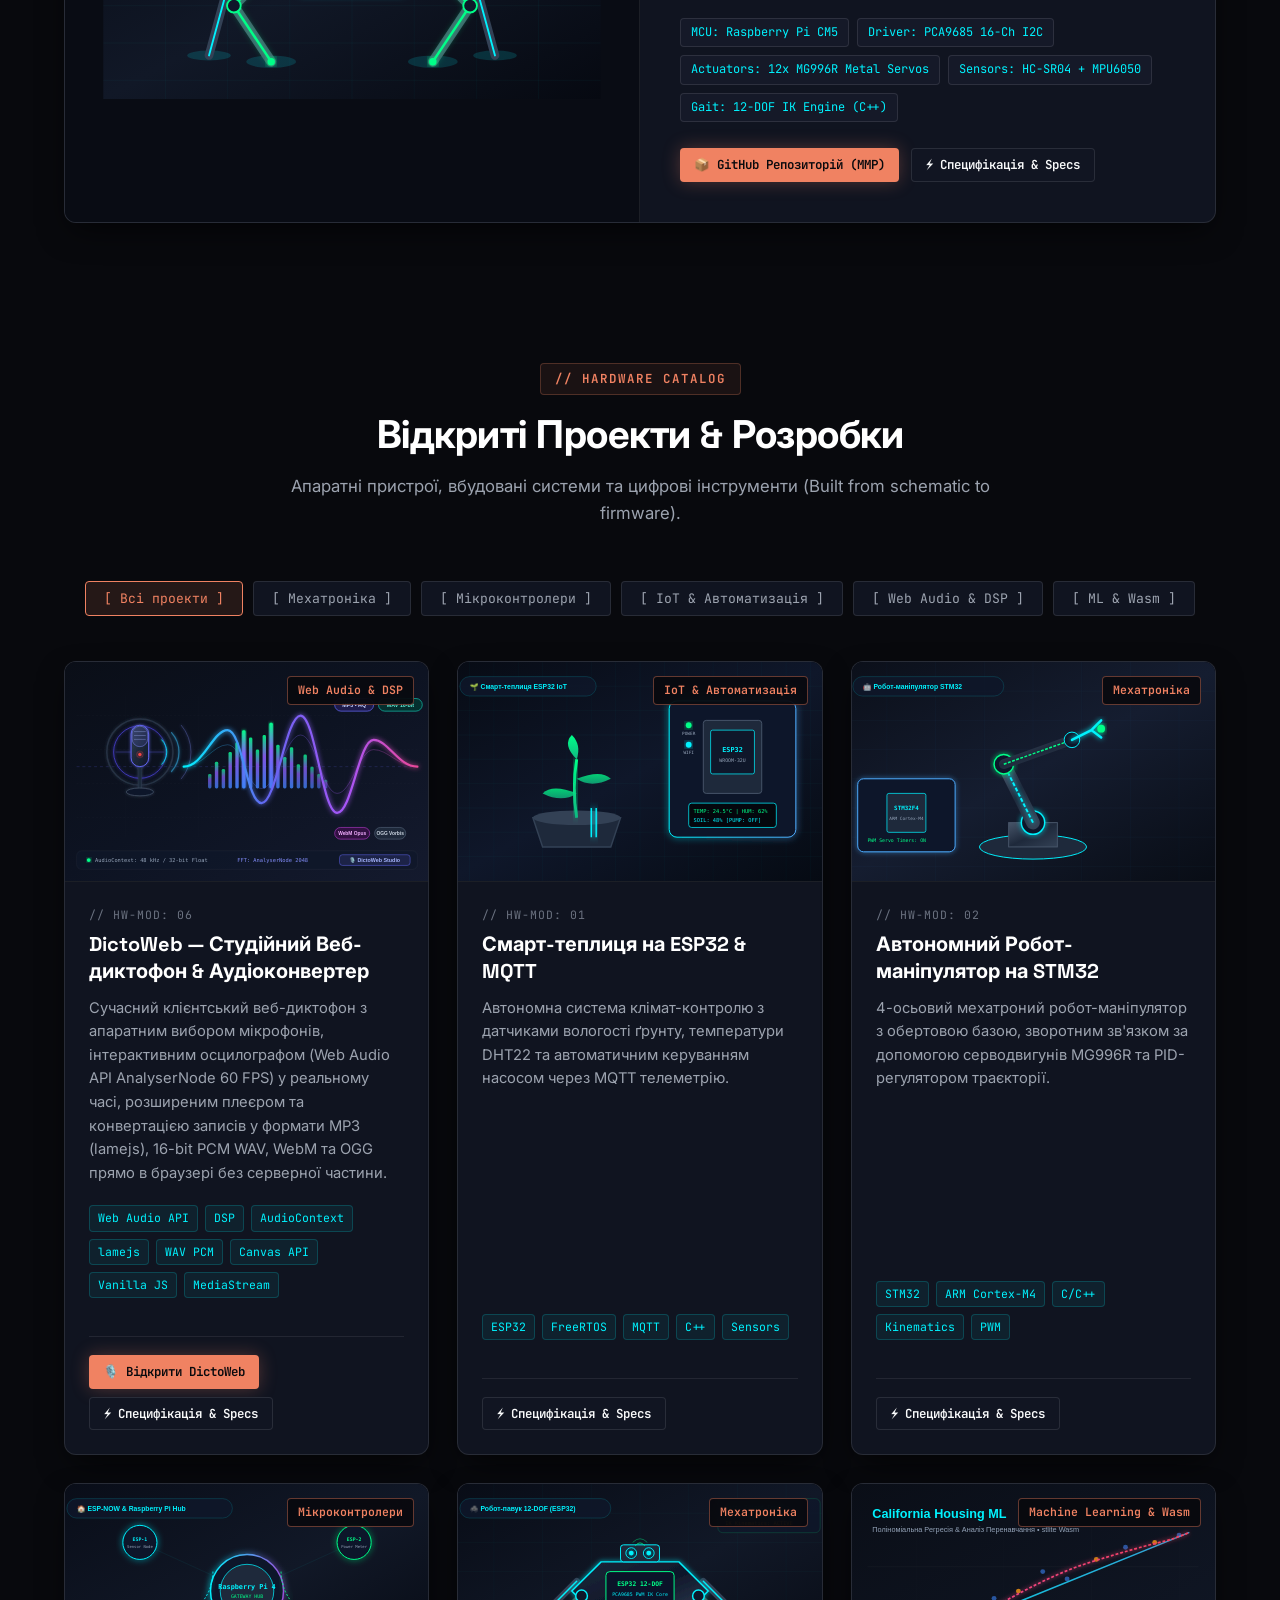
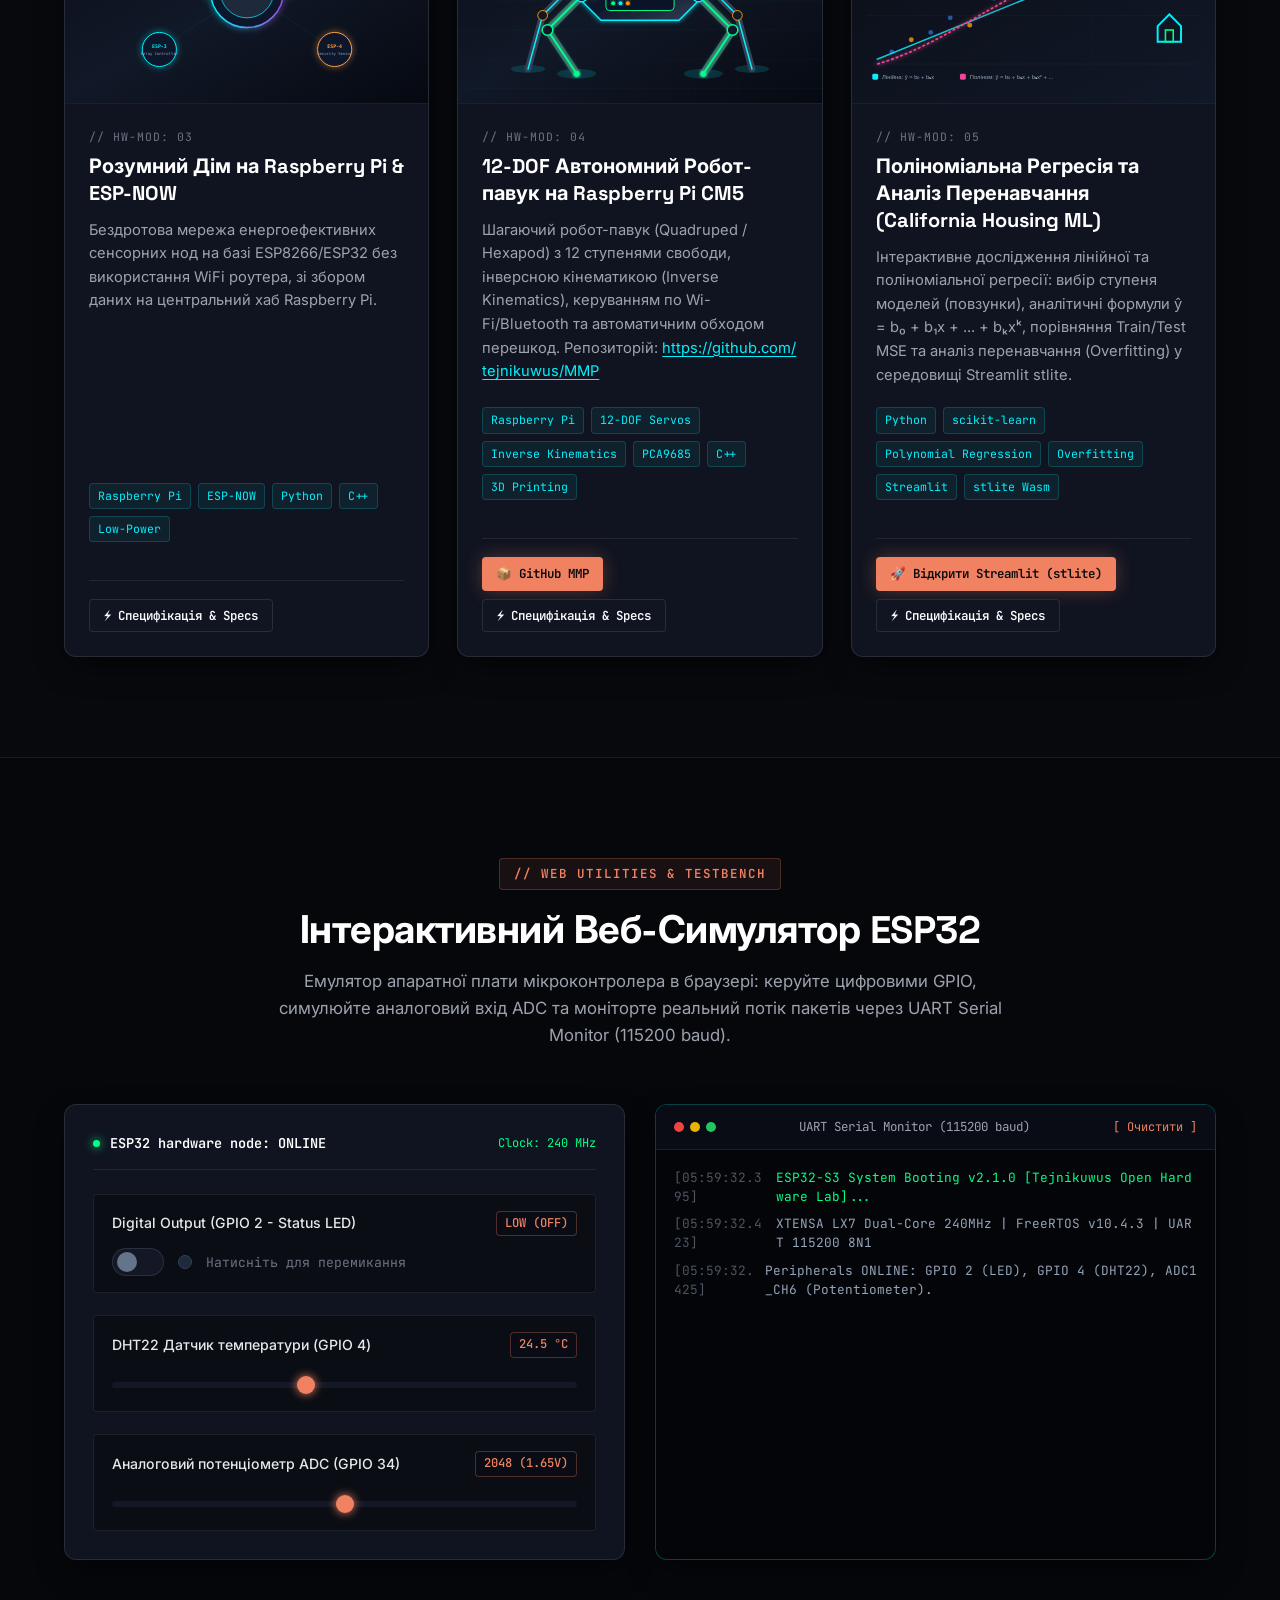
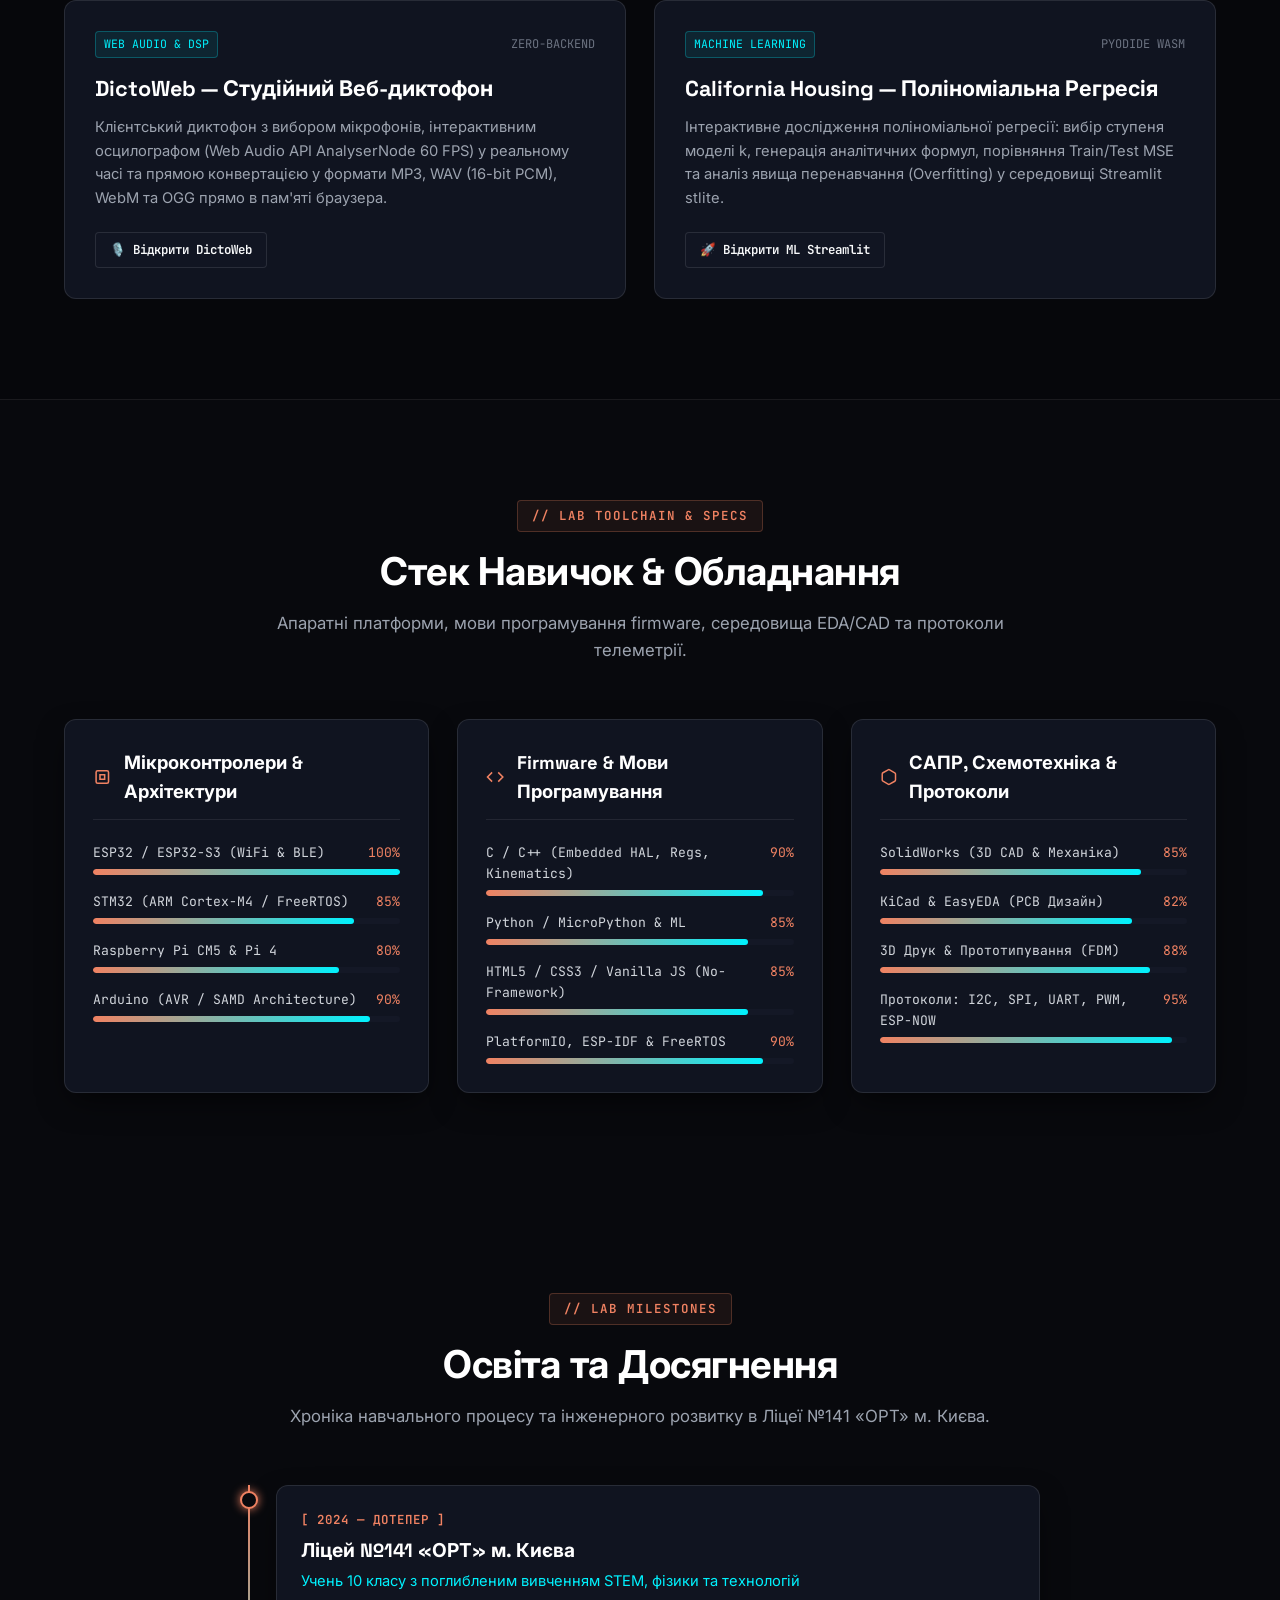
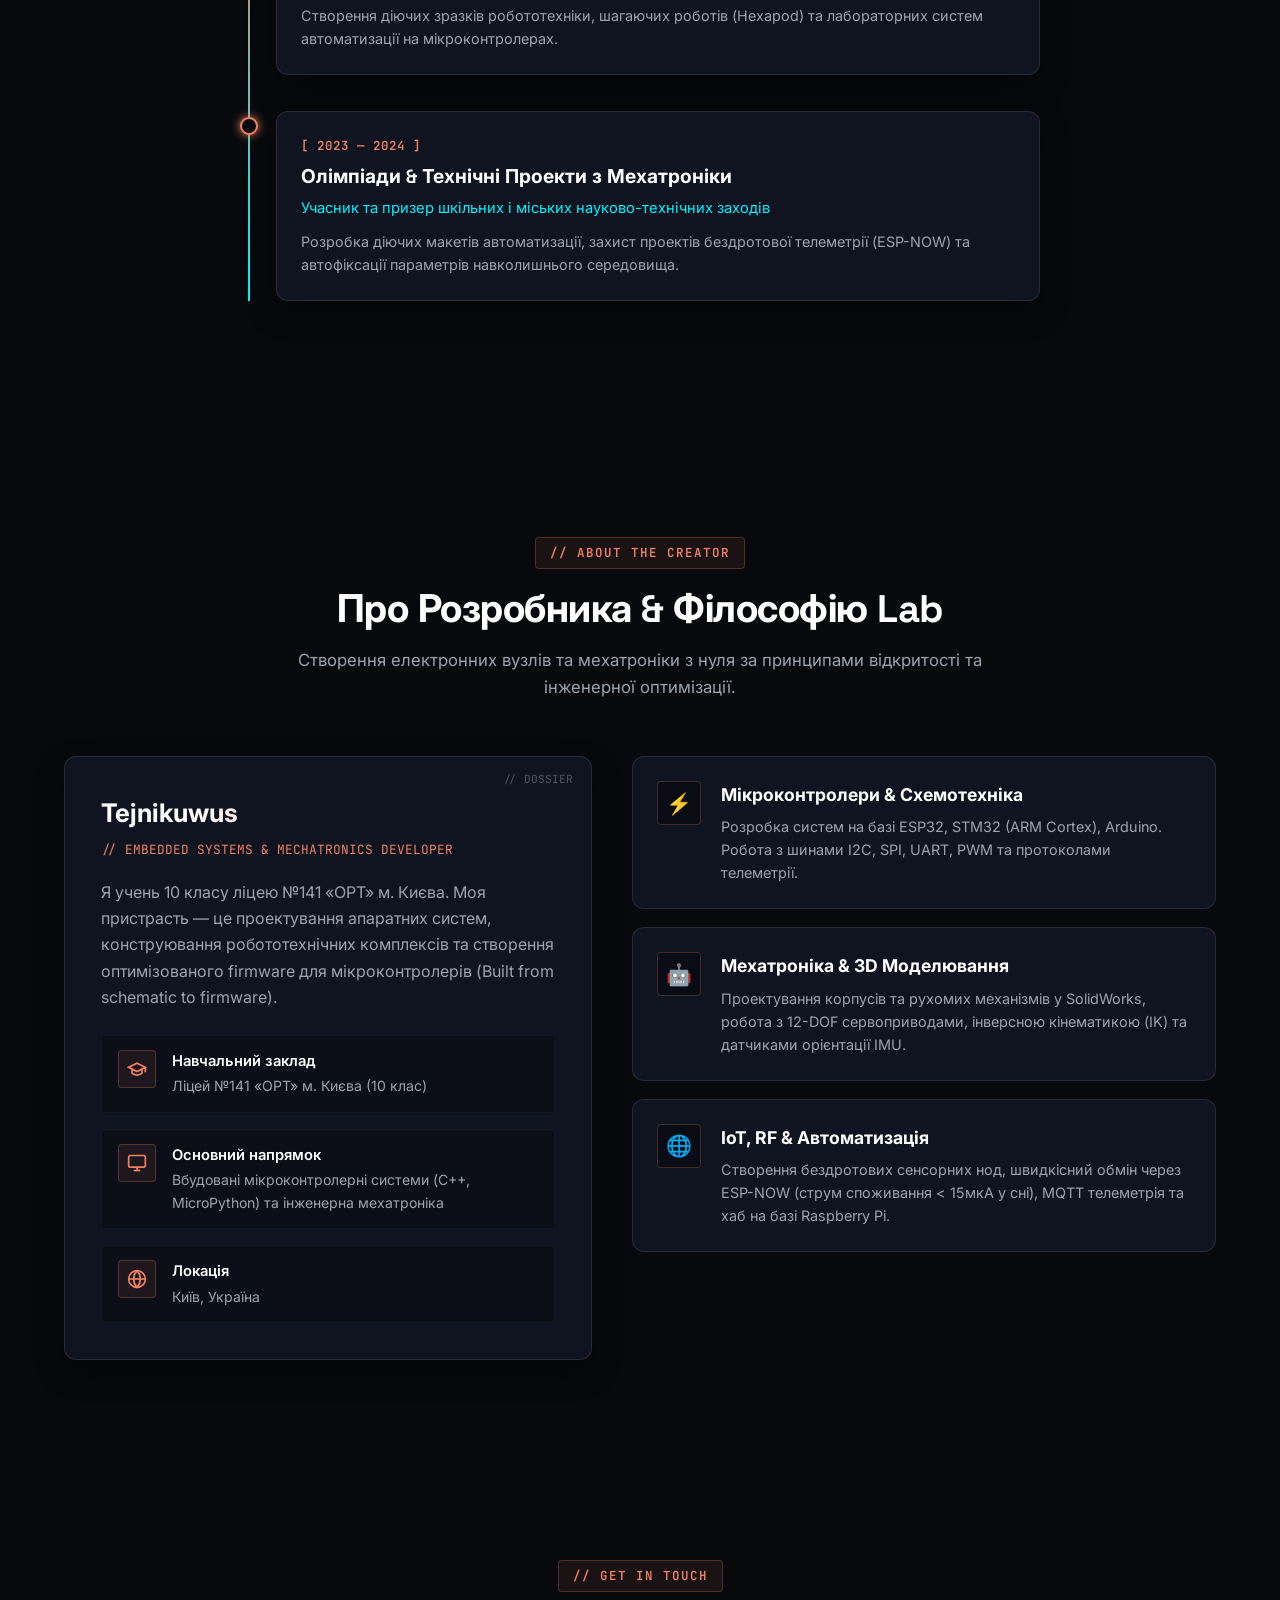
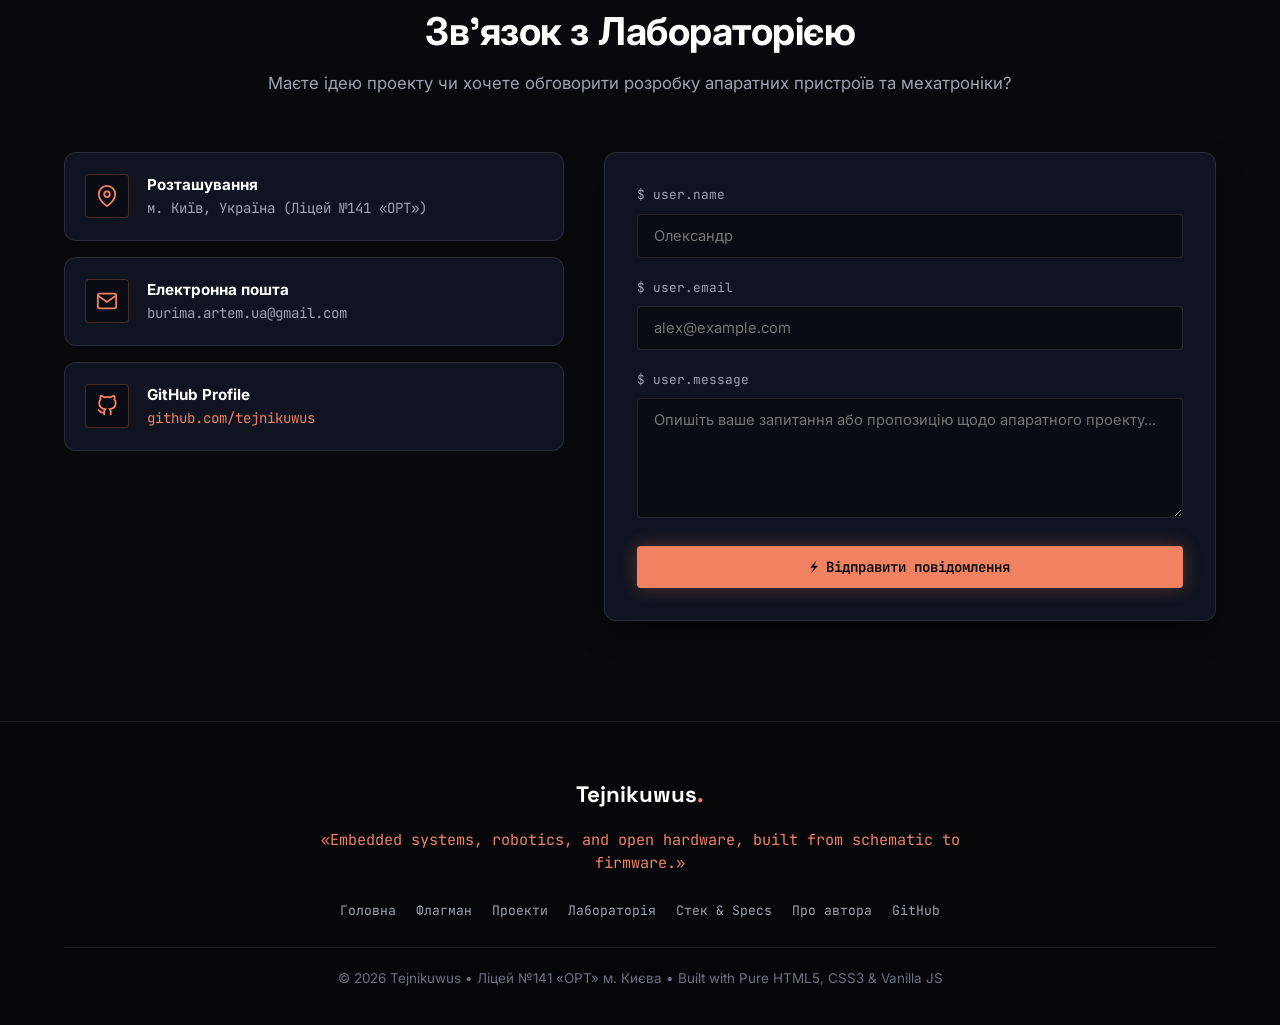
==== commit 46bb4144: "feat: add website frontend files and Jules night shift report" ====
--- a/index.html
+++ b/index.html
@@ -4,15 +4,15 @@
 <head>
   <meta charset="UTF-8">
   <meta name="viewport" content="width=device-width, initial-scale=1.0">
-  <title>Tejnikuwus | Портфоліо: Мікроконтролери, Мехатроніка &amp; Автоматизація</title>
+  <title>Tejnikuwus | Embedded Systems, Robotics &amp; Open Hardware</title>
   <meta name="description"
-    content="Персональне портфоліо Tejnikuwus (учня 10 класу НВК №141 «ОРТ» м. Києва). Проектування мікроконтролерних систем (ESP32, STM32, Arduino), мехатроніка, роботизація та IoT пристрої.">
+    content="Персональна лабораторія та портфоліо Tejnikuwus (учня 10 класу ліцею №141 «ОРТ» м. Києва). Розробка мікроконтролерних систем (ESP32, STM32, Arduino), робототехніка, мехатроніка та відкриті вбудовані системи (Built from schematic to firmware).">
   <meta name="keywords"
-    content="Tejnikuwus портфоліо, мікроконтролери, мехатроніка, ESP32, STM32, Arduino, ОРТ 141 Київ, роботизація, автоматизація, IoT">
+    content="Tejnikuwus, cifertech, open hardware, embedded systems, мікроконтролери, мехатроніка, ESP32, STM32, Arduino, ОРТ 141 Київ, роботизація, автоматизація, IoT">
   <meta name="author" content="Tejnikuwus">
 
   <!-- Favicon / Theme -->
-  <meta name="theme-color" content="#0a0e17">
+  <meta name="theme-color" content="#08090d">
 
   <!-- CSS Stylesheet -->
   <link rel="stylesheet" href="css/style.css">
@@ -20,37 +20,40 @@
 
 <body>
 
-  <!-- ==================== NAVIGATION HEADER ==================== -->
+  <!-- ==================== NAVIGATION HEADER (1:1 CiferTech Navbar) ==================== -->
   <header class="navbar">
     <div class="container nav-container">
       <a href="#hero" class="logo">
-        <div class="logo-icon">
-          <svg width="22" height="22" viewBox="0 0 24 24" fill="none" stroke="currentColor" stroke-width="2">
-            <rect x="4" y="4" width="16" height="16" rx="2" />
-            <rect x="9" y="9" width="6" height="6" />
-            <path d="M9 1v3M15 1v3M9 20v3M15 20v3M20 9h3M20 15h3M1 9h3M1 15h3" />
-          </svg>
-        </div>
-        <span>TEJNIKUWUS <span class="logo-sub">DEV &amp; MECHATRONICS</span></span>
+        <div class="logo-badge">&gt;_</div>
+        <div>
+          <span>Tejnikuwus<span class="logo-dot">.</span></span>
+          <span class="logo-sub">LAB</span>
+        </div>
       </a>
 
       <nav class="nav-menu">
-        <a href="#about" class="nav-link">Про мене</a>
+        <a href="#hero" class="nav-link">Головна</a>
+        <a href="#featured" class="nav-link">Флагман</a>
         <a href="#projects" class="nav-link">Проекти</a>
-        <a href="#simulator" class="nav-link">Симулятор MCU</a>
+        <a href="#simulator" class="nav-link">Лабораторія</a>
         <a href="#skills" class="nav-link">Навички</a>
         <a href="#education" class="nav-link">Освіта</a>
+        <a href="#about" class="nav-link">Про автора</a>
         <a href="#contact" class="nav-link">Контакти</a>
-        <a href="python/p1.html" class="nav-link" style="color: var(--accent-cyan); font-weight: 600;">ML Регресія
-          🚀</a>
-        <a href="dictoweb/index.html" class="nav-link" style="color: #c084fc; font-weight: 600;">DictoWeb 🎙️</a>
       </nav>
 
       <div class="nav-actions">
         <div class="status-badge">
           <span class="pulse-dot"></span>
-          <span>ESP32 Ready</span>
-        </div>
+          <span>ESP32 ONLINE</span>
+        </div>
+
+        <a href="https://github.com/tejnikuwus" target="_blank" rel="noopener noreferrer" class="btn-github-nav" title="GitHub Profile">
+          <svg width="16" height="16" viewBox="0 0 24 24" fill="currentColor">
+            <path d="M12 0C5.37 0 0 5.37 0 12c0 5.31 3.435 9.795 8.205 11.385.6.105.825-.255.825-.57 0-.285-.015-1.23-.015-2.235-3.015.555-3.795-.735-4.035-1.41-.135-.345-.72-1.41-1.23-1.695-.42-.225-1.02-.78-.015-.795.945-.015 1.62.87 1.845 1.23 1.08 1.815 2.805 1.305 3.495.99.105-.78.42-1.305.765-1.605-2.67-.3-5.46-1.335-5.46-5.925 0-1.305.465-2.385 1.23-3.225-.12-.3-.54-1.53.12-3.18 0 0 1.005-.315 3.3 1.23.96-.27 1.98-.405 3-.405s2.04.135 3 .405c2.295-1.56 3.3-1.23 3.3-1.23.66 1.65.24 2.88.12 3.18.765.84 1.23 1.905 1.23 3.225 0 4.605-2.805 5.625-5.475 5.925.435.375.81 1.095.81 2.22 0 1.605-.015 2.895-.015 3.3 0 .315.225.69.825.57A12.02 12.02 0 0024 12c0-6.63-5.37-12-12-12z"/>
+          </svg>
+          <span>GitHub</span>
+        </a>
 
         <div class="mobile-toggle" aria-label="Відкрити меню">
           <span></span>
@@ -61,228 +64,148 @@
     </div>
   </header>
 
-  <!-- ==================== HERO SECTION ==================== -->
+  <!-- ==================== HERO SECTION (1:1 CiferTech Tagline & Hero) ==================== -->
   <section id="hero" class="hero">
-    <div class="container hero-grid">
+    <div class="container">
       <div class="hero-content">
         <div class="hero-badge">
-          <span class="hero-badge-icon">🎓</span>
-          <span>Учень 10 класу • НВК №141 «ОРТ» м. Києва</span>
+          <span>// OPEN-SOURCE HARDWARE &amp; MECHATRONICS</span>
         </div>
 
         <h1 class="hero-title">
-          Розробник <span class="gradient-text">Мікроконтролерів</span><br>
-          &amp; <span class="gradient-text-green">Мехатроніки</span>
+          Embedded systems, robotics, and open hardware, <span class="gradient-orange">built from schematic to firmware.</span>
         </h1>
 
-        <div class="hero-subtitle">
+        <div class="hero-typewriter">
+          <span class="prompt">&gt;</span>
           <span id="typed-text"></span><span class="typed-cursor">|</span>
         </div>
 
         <p class="hero-description">
-          Вітаю! Я створюю розумні пристрої автоматизації, програмую мікроконтролери (ESP32, STM32, Arduino) та проектую
-          мехатронні робототехнічні системи від принципової схеми до готового пристрою.
+          Персональна відкрита апаратна лабораторія <strong>Tejnikuwus</strong> (учня 10 класу ліцею №141 «ОРТ» м. Києва). 
+          Розробка шагаючих робототехнічних комплексів, інверсна кінематика, проектування плат і датчиків, 
+          програмування мікроконтролерів (ESP32, STM32, Arduino) та оптимізованого низькорівневого C++ / Python firmware.
         </p>
+
+        <!-- Quick Hardware Telemetry Bar -->
+        <div class="telemetry-bar">
+          <div class="telemetry-item">
+            <span class="telemetry-label">CORE:</span>
+            <span class="telemetry-val">ESP32-S3 / STM32F4 / RP CM5</span>
+          </div>
+          <div class="telemetry-item">
+            <span class="telemetry-label">CLOCK:</span>
+            <span class="telemetry-val">240 MHz Dual-Core</span>
+          </div>
+          <div class="telemetry-item">
+            <span class="telemetry-label">RTOS:</span>
+            <span class="telemetry-val">FreeRTOS v10</span>
+          </div>
+          <div class="telemetry-item">
+            <span class="telemetry-label">EDA:</span>
+            <span class="telemetry-val">KiCad &amp; SolidWorks</span>
+          </div>
+          <div class="telemetry-item">
+            <span class="telemetry-label">STATUS:</span>
+            <span class="telemetry-val text-green">● LAB READY</span>
+          </div>
+        </div>
 
         <div class="hero-buttons">
           <a href="#projects" class="btn btn-primary">
-            <span>Переглянути проекти</span>
-            <svg width="18" height="18" viewBox="0 0 24 24" fill="none" stroke="currentColor" stroke-width="2">
-              <path d="M5 12h14M12 5l7 7-7 7" />
-            </svg>
+            <span>⚡ Каталог Проектів</span>
           </a>
           <a href="#simulator" class="btn btn-secondary">
-            <span>Інтерактивна лабораторія</span>
-            <svg width="18" height="18" viewBox="0 0 24 24" fill="none" stroke="currentColor" stroke-width="2">
-              <polygon points="5 3 19 12 5 21 5 3" />
-            </svg>
+            <span>📟 ESP32 Веб-Симулятор</span>
+          </a>
+          <a href="https://github.com/tejnikuwus" target="_blank" rel="noopener noreferrer" class="btn btn-secondary">
+            <span>📦 Всі Репозиторії</span>
           </a>
         </div>
 
         <div class="hero-stats">
           <div class="stat-item">
             <h3>15+</h3>
-            <p>Зібраних пристроїв</p>
+            <p>Hardware Builds</p>
           </div>
           <div class="stat-item">
-            <h3>3+ роки</h3>
-            <p>Досвіду у робототехніці</p>
+            <h3>12-DOF</h3>
+            <p>Robotics Kinematics</p>
           </div>
           <div class="stat-item">
             <h3>100%</h3>
-            <p>Власний C++ / Python код</p>
-          </div>
-        </div>
-      </div>
-
-      <!-- Hero Visual Interactive Board Preview -->
-      <div class="hero-visual">
-        <div class="hero-card-frame">
-          <div class="mcu-chip-container">
-            <div class="chip-header">
-              <span class="chip-title">
-                <svg width="16" height="16" viewBox="0 0 24 24" fill="none" stroke="currentColor" stroke-width="2">
-                  <path d="M12 2v20M2 12h20" />
-                </svg>
-                ESP32-WROOM-32 Core
-              </span>
-              <span class="chip-status"></span>
-            </div>
-
-            <div class="chip-diagram">
-              <div class="esp32-ic">
-                <div class="pin-row left">
-                  <div class="pin active"></div>
-                  <div class="pin"></div>
-                  <div class="pin active"></div>
-                  <div class="pin"></div>
-                  <div class="pin active"></div>
-                </div>
-                <div class="esp32-shield">
-                  ESP32
-                </div>
-                <div class="pin-row right">
-                  <div class="pin active"></div>
-                  <div class="pin active"></div>
-                  <div class="pin"></div>
-                  <div class="pin active"></div>
-                  <div class="pin"></div>
-                </div>
-              </div>
-            </div>
-
-            <div class="chip-code-preview">
-              <div><span class="keyword">void</span> <span class="func">setup</span>() {</div>
-              <div>&nbsp;&nbsp;Serial.<span class="func">begin</span>(<span class="val">115200</span>);</div>
-              <div>&nbsp;&nbsp;pinMode(<span class="val">2</span>, OUTPUT); <span class="comment">// Built-in LED</span>
-              </div>
-              <div>}</div>
-            </div>
+            <p>Open-Source Firmware</p>
           </div>
         </div>
       </div>
     </div>
   </section>
 
-  <!-- ==================== ABOUT SECTION ==================== -->
-  <section id="about" class="section">
+  <!-- ==================== FEATURED SPOTLIGHT (Like CiferTech ESP32-DIV Flagship) ==================== -->
+  <section id="featured" class="section featured-section">
     <div class="container">
       <div class="section-header">
-        <span class="section-tag">Про автора</span>
-        <h2 class="section-title"> захоплення &amp; Навчання</h2>
+        <span class="section-tag">// FLAGSHIP PROJECT</span>
+        <h2 class="section-title">Флагманська Розробка Лабораторії</h2>
         <p class="section-subtitle">
-          Поєднання знань із фізики, програмування та моделювання для створення розумної автоматики.
+          Повний цикл проектування: від 3D-моделювання кінцівок та розрахунку інверсної кінематики до багатоканального PWM-керування.
         </p>
       </div>
 
-      <div class="about-grid">
-        <div class="about-card">
-          <h3 style="font-size: 1.5rem; margin-bottom: 16px;" class="gradient-text">Tejnikuwus</h3>
-          <p style="color: var(--text-muted); margin-bottom: 20px;">
-            Я учень 10 класу ліцею №141 «ОРТ» м. Києва. Моя пристрасть — це проектування апаратних систем, конструювання
-            роботів та написання оптимізованого коду для мікроконтролерів.
+      <div class="featured-card">
+        <div class="featured-image">
+          <span class="featured-badge">12-DOF MECHATRONICS</span>
+          <img src="assets/spider_robot.svg" alt="12-DOF Автономний Робот-павук на Raspberry Pi CM5">
+        </div>
+
+        <div class="featured-content">
+          <div class="featured-tag">// HARDWARE FLAGSHIP • RASPBERRY PI CM5</div>
+          <h3 class="featured-title">12-DOF Автономний Робот-павук (Hexapod)</h3>
+          <p class="featured-desc">
+            Шагаючий робот-павук з 12 ступенями свободи на базі Raspberry Pi Compute Module 5 та драйверів PCA9685. 
+            Використовує кастомний рушій інверсної кінематики (Inverse Kinematics), алгоритми ходи Tripod &amp; Wave Gait, 
+            дистанційне керування по Wi-Fi/Bluetooth та ультразвуковий сонар з IMU гіроскопом для обходу перешкод.
           </p>
 
-          <div class="about-info-list">
-            <div class="info-item">
-              <div class="info-icon">
-                <svg width="22" height="22" viewBox="0 0 24 24" fill="none" stroke="currentColor" stroke-width="2">
-                  <path d="M22 10v6M2 10l10-5 10 5-10 5z" />
-                  <path d="M6 12v5c3 3 9 3 12 0v-5" />
-                </svg>
-              </div>
-              <div class="info-content">
-                <h4>Навчальний заклад</h4>
-                <p>НВК №141 «ОРТ» м. Києва (10 клас)</p>
-              </div>
-            </div>
-
-            <div class="info-item">
-              <div class="info-icon">
-                <svg width="22" height="22" viewBox="0 0 24 24" fill="none" stroke="currentColor" stroke-width="2">
-                  <rect x="2" y="3" width="20" height="14" rx="2" />
-                  <line x1="8" y1="21" x2="16" y2="21" />
-                  <line x1="12" y1="17" x2="12" y2="21" />
-                </svg>
-              </div>
-              <div class="info-content">
-                <h4>Основний напрямок</h4>
-                <p>Програмування мікроконтролерів (C++, MicroPython) та інженерна мехатроніка</p>
-              </div>
-            </div>
-
-            <div class="info-item">
-              <div class="info-icon">
-                <svg width="22" height="22" viewBox="0 0 24 24" fill="none" stroke="currentColor" stroke-width="2">
-                  <circle cx="12" cy="12" r="10" />
-                  <path d="M12 2a14.5 14.5 0 0 0 0 20 14.5 14.5 0 0 0 0-20" />
-                  <path d="M2 12h20" />
-                </svg>
-              </div>
-              <div class="info-content">
-                <h4>Локація</h4>
-                <p>Київ, Україна</p>
-              </div>
-            </div>
-          </div>
-        </div>
-
-        <div class="focus-cards">
-          <div class="focus-card">
-            <div class="focus-card-icon">⚡</div>
-            <div>
-              <h4 style="font-size: 1.1rem; margin-bottom: 6px;">Мікроконтролери &amp; Схемотехніка</h4>
-              <p style="font-size: 0.9rem; color: var(--text-muted);">
-                Розробка систем на базі ESP32, STM32 (ARM Cortex), Arduino. Робота з протоколами I2C, SPI, UART, PWM та
-                шифруванням даних.
-              </p>
-            </div>
-          </div>
-
-          <div class="focus-card">
-            <div class="focus-card-icon">🤖</div>
-            <div>
-              <h4 style="font-size: 1.1rem; margin-bottom: 6px;">Мехатроніка &amp; 3D Моделювання</h4>
-              <p style="font-size: 0.9rem; color: var(--text-muted);">
-                Проектування корпусів та механізмів у CAD (SolidWorks), робота з драйверами крокових двигунів,
-                PID-регуляторами та сервоприводами.
-              </p>
-            </div>
-          </div>
-
-          <div class="focus-card">
-            <div class="focus-card-icon">🌐</div>
-            <div>
-              <h4 style="font-size: 1.1rem; margin-bottom: 6px;">IoT &amp; Автоматизація</h4>
-              <p style="font-size: 0.9rem; color: var(--text-muted);">
-                Створення бездротових датчиків, MQTT телеметрії, розробка автономних розумних систем та інтеграція з
-                Raspberry Pi.
-              </p>
-            </div>
+          <div class="featured-specs">
+            <span class="featured-spec-chip">MCU: Raspberry Pi CM5</span>
+            <span class="featured-spec-chip">Driver: PCA9685 16-Ch I2C</span>
+            <span class="featured-spec-chip">Actuators: 12x MG996R Metal Servos</span>
+            <span class="featured-spec-chip">Sensors: HC-SR04 + MPU6050</span>
+            <span class="featured-spec-chip">Gait: 12-DOF IK Engine (C++)</span>
+          </div>
+
+          <div class="featured-actions">
+            <a href="https://github.com/tejnikuwus/MMP" target="_blank" rel="noopener noreferrer" class="btn btn-primary btn-sm">
+              <span>📦 GitHub Репозиторій (MMP)</span>
+            </a>
+            <button class="btn btn-secondary btn-sm open-modal-btn" data-id="4">
+              <span>⚡ Специфікація &amp; Specs</span>
+            </button>
           </div>
         </div>
       </div>
     </div>
   </section>
 
-  <!-- ==================== PROJECTS SECTION ==================== -->
+  <!-- ==================== PROJECTS CATALOG (Latest from the Lab) ==================== -->
   <section id="projects" class="section">
     <div class="container">
       <div class="section-header">
-        <span class="section-tag">Галерея робіт</span>
-        <h2 class="section-title">Практичні Проекти</h2>
+        <span class="section-tag">// HARDWARE CATALOG</span>
+        <h2 class="section-title">Відкриті Проекти &amp; Розробки</h2>
         <p class="section-subtitle">
-          Реалізовані апаратні пристрої, робототехнічні комплекси та розробки в сфері автоматизації.
+          Апаратні пристрої, вбудовані системи та цифрові інструменти (Built from schematic to firmware).
         </p>
       </div>
 
       <div class="projects-filter">
-        <button class="filter-btn active" data-filter="all">Всі проекти</button>
-        <button class="filter-btn" data-filter="audio">Web Audio &amp; DSP</button>
-        <button class="filter-btn" data-filter="ml">ML &amp; Data Science</button>
-        <button class="filter-btn" data-filter="iot">IoT &amp; Автоматизація</button>
-        <button class="filter-btn" data-filter="mechatronics">Мехатроніка</button>
-        <button class="filter-btn" data-filter="mcu">Мікроконтролери</button>
+        <button class="filter-btn active" data-filter="all">[ Всі проекти ]</button>
+        <button class="filter-btn" data-filter="mechatronics">[ Мехатроніка ]</button>
+        <button class="filter-btn" data-filter="mcu">[ Мікроконтролери ]</button>
+        <button class="filter-btn" data-filter="iot">[ IoT &amp; Автоматизація ]</button>
+        <button class="filter-btn" data-filter="audio">[ Web Audio &amp; DSP ]</button>
+        <button class="filter-btn" data-filter="ml">[ ML &amp; Wasm ]</button>
       </div>
 
       <div class="projects-grid" id="projects-container">
@@ -291,15 +214,15 @@
     </div>
   </section>
 
-  <!-- ==================== INTERACTIVE MCU SIMULATOR SECTION ==================== -->
+  <!-- ==================== INTERACTIVE MCU SIMULATOR (CiferTech Tools Style) ==================== -->
   <section id="simulator" class="section simulator-section">
     <div class="container">
       <div class="section-header">
-        <span class="section-tag">Інтерактивна Лабораторія</span>
-        <h2 class="section-title">Веб-Симулятор ESP32</h2>
+        <span class="section-tag">// WEB UTILITIES &amp; TESTBENCH</span>
+        <h2 class="section-title">Інтерактивний Веб-Симулятор ESP32</h2>
         <p class="section-subtitle">
-          Попробовуйте протестувати віртуальну плату ESP32 у реальному часі: керуйте GPIO, аналоговим входом ADC та
-          переглядайте UART-консоль.
+          Емулятор апаратної плати мікроконтролера в браузері: керуйте цифровими GPIO, симулюйте аналоговий вхід ADC та
+          моніторте реальний потік пакетів через UART Serial Monitor (115200 baud).
         </p>
       </div>
 
@@ -308,19 +231,17 @@
         <div class="sim-board">
           <div class="sim-header">
             <div class="sim-header-title">
-              <span
-                style="display:inline-block; width:10px; height:10px; background:#00ff88; border-radius:50%; box-shadow: 0 0 10px #00ff88;"></span>
+              <span class="pulse-dot"></span>
               ESP32 hardware node: ONLINE
             </div>
-            <span style="font-family: var(--font-mono); font-size: 0.75rem; color: var(--text-muted);">Clock: 240
-              MHz</span>
+            <span style="font-family: var(--font-mono); font-size: 0.75rem; color: var(--cifer-green);">Clock: 240 MHz</span>
           </div>
 
           <div class="sim-controls">
             <!-- GPIO 2 LED Control -->
             <div class="control-group">
               <div class="control-label">
-                <span>Digital Output (GPIO 2 - LED)</span>
+                <span>Digital Output (GPIO 2 - Status LED)</span>
                 <span class="val-badge" id="sim-led-status">LOW (OFF)</span>
               </div>
               <div class="switch-container">
@@ -328,7 +249,7 @@
                   <div class="toggle-knob"></div>
                 </div>
                 <div class="virtual-led" id="sim-virtual-led"></div>
-                <span style="font-size: 0.85rem; color: var(--text-muted);">Натисніть для перемикання</span>
+                <span style="font-size: 0.82rem; color: var(--text-muted); font-family: var(--font-mono);">Натисніть для перемикання</span>
               </div>
             </div>
 
@@ -345,8 +266,7 @@
             <div class="control-group">
               <div class="control-label">
                 <span>Аналоговий потенціометр ADC (GPIO 34)</span>
-                <span class="val-badge"><span id="sim-pot-val">2048</span> (<span
-                    id="sim-pot-voltage">1.65V</span>)</span>
+                <span class="val-badge"><span id="sim-pot-val">2048</span> (<span id="sim-pot-voltage">1.65V</span>)</span>
               </div>
               <input type="range" min="0" max="4095" value="2048" step="1" class="sim-range" id="sim-pot-slider">
             </div>
@@ -363,24 +283,61 @@
             </div>
             <span>UART Serial Monitor (115200 baud)</span>
             <button id="sim-clear-term"
-              style="color: var(--accent-cyan); font-size:0.75rem; cursor:pointer;">Очистити</button>
+              style="color: var(--cifer-orange); font-size: 0.75rem; font-family: var(--font-mono); cursor:pointer;">[ Очистити ]</button>
           </div>
           <div class="terminal-body" id="sim-terminal-body">
             <!-- Log lines output via JS -->
           </div>
         </div>
       </div>
+
+      <!-- Additional Web Utilities Spotlight -->
+      <div class="tools-grid">
+        <div class="tool-card">
+          <div>
+            <div class="tool-card-header">
+              <span class="tool-badge">WEB AUDIO &amp; DSP</span>
+              <span style="font-family: var(--font-mono); font-size: 0.75rem; color: var(--text-muted);">ZERO-BACKEND</span>
+            </div>
+            <h3 class="tool-title">DictoWeb — Студійний Веб-диктофон</h3>
+            <p class="tool-desc">
+              Клієнтський диктофон з вибором мікрофонів, інтерактивним осцилографом (Web Audio API AnalyserNode 60 FPS) у реальному часі
+              та прямою конвертацією у формати MP3, WAV (16-bit PCM), WebM та OGG прямо в пам'яті браузера.
+            </p>
+          </div>
+          <a href="dictoweb/index.html" class="btn btn-secondary btn-sm" style="align-self: flex-start;">
+            <span>🎙️ Відкрити DictoWeb</span>
+          </a>
+        </div>
+
+        <div class="tool-card">
+          <div>
+            <div class="tool-card-header">
+              <span class="tool-badge">MACHINE LEARNING</span>
+              <span style="font-family: var(--font-mono); font-size: 0.75rem; color: var(--text-muted);">PYODIDE WASM</span>
+            </div>
+            <h3 class="tool-title">California Housing — Поліноміальна Регресія</h3>
+            <p class="tool-desc">
+              Інтерактивне дослідження поліноміальної регресії: вибір ступеня моделі k, генерація аналітичних формул, 
+              порівняння Train/Test MSE та аналіз явища перенавчання (Overfitting) у середовищі Streamlit stlite.
+            </p>
+          </div>
+          <a href="python/p1.html" class="btn btn-secondary btn-sm" style="align-self: flex-start;">
+            <span>🚀 Відкрити ML Streamlit</span>
+          </a>
+        </div>
+      </div>
     </div>
   </section>
 
-  <!-- ==================== SKILLS MATRIX SECTION ==================== -->
+  <!-- ==================== SKILLS & HARDWARE TOOLCHAIN ==================== -->
   <section id="skills" class="section">
     <div class="container">
       <div class="section-header">
-        <span class="section-tag">Компетенції</span>
-        <h2 class="section-title">Стек Навичок &amp; Інструменти</h2>
+        <span class="section-tag">// LAB TOOLCHAIN &amp; SPECS</span>
+        <h2 class="section-title">Стек Навичок &amp; Обладнання</h2>
         <p class="section-subtitle">
-          Технології та інженерні програмні пакети, якими я користуюся під час розробки пристроїв.
+          Апаратні платформи, мови програмування firmware, середовища EDA/CAD та протоколи телеметрії.
         </p>
       </div>
 
@@ -392,13 +349,13 @@
               <rect x="4" y="4" width="16" height="16" rx="2" />
               <path d="M9 9h6v6H9z" />
             </svg>
-            Мікроконтролери &amp; MCU
+            Мікроконтролери &amp; Архітектури
           </h3>
           <div class="skill-list">
             <div class="skill-item">
               <div class="skill-header">
-                <span>ESP32 / ESP8266 (WiFi &amp; BT)</span>
-                <span>100%</span>
+                <span>ESP32 / ESP32-S3 (WiFi &amp; BLE)</span>
+                <span class="text-orange">100%</span>
               </div>
               <div class="skill-bar">
                 <div class="skill-progress" data-level="100"></div>
@@ -406,29 +363,29 @@
             </div>
             <div class="skill-item">
               <div class="skill-header">
-                <span>Arduino (Uno, Nano, Mega)</span>
-                <span>90%</span>
+                <span>STM32 (ARM Cortex-M4 / FreeRTOS)</span>
+                <span class="text-orange">85%</span>
+              </div>
+              <div class="skill-bar">
+                <div class="skill-progress" data-level="85"></div>
+              </div>
+            </div>
+            <div class="skill-item">
+              <div class="skill-header">
+                <span>Raspberry Pi CM5 &amp; Pi 4</span>
+                <span class="text-orange">80%</span>
+              </div>
+              <div class="skill-bar">
+                <div class="skill-progress" data-level="80"></div>
+              </div>
+            </div>
+            <div class="skill-item">
+              <div class="skill-header">
+                <span>Arduino (AVR / SAMD Architecture)</span>
+                <span class="text-orange">90%</span>
               </div>
               <div class="skill-bar">
                 <div class="skill-progress" data-level="90"></div>
-              </div>
-            </div>
-            <div class="skill-item">
-              <div class="skill-header">
-                <span>STM32 (ARM Cortex-M4)</span>
-                <span>75%</span>
-              </div>
-              <div class="skill-bar">
-                <div class="skill-progress" data-level="75"></div>
-              </div>
-            </div>
-            <div class="skill-item">
-              <div class="skill-header">
-                <span>Raspberry Pi &amp; Single-Board</span>
-                <span>80%</span>
-              </div>
-              <div class="skill-bar">
-                <div class="skill-progress" data-level="80"></div>
               </div>
             </div>
           </div>
@@ -441,13 +398,13 @@
               <polyline points="16 18 22 12 16 6" />
               <polyline points="8 6 2 12 8 18" />
             </svg>
-            Програмування &amp; Код
+            Firmware &amp; Мови Програмування
           </h3>
           <div class="skill-list">
             <div class="skill-item">
               <div class="skill-header">
-                <span>C / C++ (Embedded, OOP)</span>
-                <span>90%</span>
+                <span>C / C++ (Embedded HAL, Regs, Kinematics)</span>
+                <span class="text-orange">90%</span>
               </div>
               <div class="skill-bar">
                 <div class="skill-progress" data-level="90"></div>
@@ -455,8 +412,8 @@
             </div>
             <div class="skill-item">
               <div class="skill-header">
-                <span>Python / MicroPython</span>
-                <span>85%</span>
+                <span>Python / MicroPython &amp; ML</span>
+                <span class="text-orange">85%</span>
               </div>
               <div class="skill-bar">
                 <div class="skill-progress" data-level="85"></div>
@@ -464,17 +421,17 @@
             </div>
             <div class="skill-item">
               <div class="skill-header">
-                <span>HTML5 / CSS3 / Vanilla JS</span>
-                <span>80%</span>
-              </div>
-              <div class="skill-bar">
-                <div class="skill-progress" data-level="80"></div>
-              </div>
-            </div>
-            <div class="skill-item">
-              <div class="skill-header">
-                <span>PlatformIO / Arduino IDE</span>
-                <span>90%</span>
+                <span>HTML5 / CSS3 / Vanilla JS (No-Framework)</span>
+                <span class="text-orange">85%</span>
+              </div>
+              <div class="skill-bar">
+                <div class="skill-progress" data-level="85"></div>
+              </div>
+            </div>
+            <div class="skill-item">
+              <div class="skill-header">
+                <span>PlatformIO, ESP-IDF &amp; FreeRTOS</span>
+                <span class="text-orange">90%</span>
               </div>
               <div class="skill-bar">
                 <div class="skill-progress" data-level="90"></div>
@@ -487,16 +444,15 @@
         <div class="skill-category">
           <h3 class="category-title">
             <svg width="20" height="20" viewBox="0 0 24 24" fill="none" stroke="currentColor" stroke-width="2">
-              <path
-                d="M21 16V8a2 2 0 0 0-1-1.73l-7-4a2 2 0 0 0-2 0l-7 4A2 2 0 0 0 3 8v8a2 2 0 0 0 1 1.73l7 4a2 2 0 0 0 2 0l7-4A2 2 0 0 0 21 16z" />
+              <path d="M21 16V8a2 2 0 0 0-1-1.73l-7-4a2 2 0 0 0-2 0l-7 4A2 2 0 0 0 3 8v8a2 2 0 0 0 1 1.73l7 4a2 2 0 0 0 2 0l7-4A2 2 0 0 0 21 16z" />
             </svg>
-            САПР &amp; 3D Проектування
+            САПР, Схемотехніка &amp; Протоколи
           </h3>
           <div class="skill-list">
             <div class="skill-item">
               <div class="skill-header">
-                <span>SolidWorks (CAD)</span>
-                <span>85%</span>
+                <span>SolidWorks (3D CAD &amp; Механіка)</span>
+                <span class="text-orange">85%</span>
               </div>
               <div class="skill-bar">
                 <div class="skill-progress" data-level="85"></div>
@@ -504,17 +460,17 @@
             </div>
             <div class="skill-item">
               <div class="skill-header">
-                <span>KiCad / EasyEDA (PCB Design)</span>
-                <span>80%</span>
-              </div>
-              <div class="skill-bar">
-                <div class="skill-progress" data-level="80"></div>
-              </div>
-            </div>
-            <div class="skill-item">
-              <div class="skill-header">
-                <span>3D Друк (FDM, Slicing)</span>
-                <span>88%</span>
+                <span>KiCad &amp; EasyEDA (PCB Дизайн)</span>
+                <span class="text-orange">82%</span>
+              </div>
+              <div class="skill-bar">
+                <div class="skill-progress" data-level="82"></div>
+              </div>
+            </div>
+            <div class="skill-item">
+              <div class="skill-header">
+                <span>3D Друк &amp; Прототипування (FDM)</span>
+                <span class="text-orange">88%</span>
               </div>
               <div class="skill-bar">
                 <div class="skill-progress" data-level="88"></div>
@@ -522,11 +478,11 @@
             </div>
             <div class="skill-item">
               <div class="skill-header">
-                <span>Протоколи: I2C, SPI, UART, MQTT</span>
-                <span>92%</span>
-              </div>
-              <div class="skill-bar">
-                <div class="skill-progress" data-level="92"></div>
+                <span>Протоколи: I2C, SPI, UART, PWM, ESP-NOW</span>
+                <span class="text-orange">95%</span>
+              </div>
+              <div class="skill-bar">
+                <div class="skill-progress" data-level="95"></div>
               </div>
             </div>
           </div>
@@ -539,10 +495,10 @@
   <section id="education" class="section">
     <div class="container">
       <div class="section-header">
-        <span class="section-tag">Шлях розвитку</span>
+        <span class="section-tag">// LAB MILESTONES</span>
         <h2 class="section-title">Освіта та Досягнення</h2>
         <p class="section-subtitle">
-          Мій навчальний процес, участь у олімпіадах та технічних проектах.
+          Хроніка навчального процесу та інженерного розвитку в Ліцеї №141 «ОРТ» м. Києва.
         </p>
       </div>
 
@@ -550,11 +506,11 @@
         <div class="timeline-item">
           <div class="timeline-dot"></div>
           <div class="timeline-card">
-            <div class="timeline-date">2024 — Дотепер</div>
-            <h3 class="timeline-title">НВК №141 «ОРТ» м. Києва</h3>
-            <p class="timeline-subtitle">Учень 10 класу з поглибленим вивченням STEM та технологій</p>
-            <p style="font-size: 0.9rem; color: var(--text-muted);">
-              Активна участь у шкільних лабораторних проектах з мікроконтролерів, мехатроніки та робототехніки.
+            <div class="timeline-date">[ 2024 — ДОТЕПЕР ]</div>
+            <h3 class="timeline-title">Ліцей №141 «ОРТ» м. Києва</h3>
+            <p class="timeline-subtitle">Учень 10 класу з поглибленим вивченням STEM, фізики та технологій</p>
+            <p style="font-size: 0.9rem; color: var(--text-secondary);">
+              Створення діючих зразків робототехніки, шагаючих роботів (Hexapod) та лабораторних систем автоматизації на мікроконтролерах.
             </p>
           </div>
         </div>
@@ -562,13 +518,116 @@
         <div class="timeline-item">
           <div class="timeline-dot"></div>
           <div class="timeline-card">
-            <div class="timeline-date">2023 — 2024</div>
-            <h3 class="timeline-title">Олімпіади та Конкурси з Фізики &amp; Робототехніки</h3>
-            <p class="timeline-subtitle">Учасник та призер шкільних та міських заходів</p>
-            <p style="font-size: 0.9rem; color: var(--text-muted);">
-              Створення діючих макетів автоматизації, захист проектів розумного дому та автофіксації параметрів
-              навколишнього середовища.
+            <div class="timeline-date">[ 2023 — 2024 ]</div>
+            <h3 class="timeline-title">Олімпіади &amp; Технічні Проекти з Мехатроніки</h3>
+            <p class="timeline-subtitle">Учасник та призер шкільних і міських науково-технічних заходів</p>
+            <p style="font-size: 0.9rem; color: var(--text-secondary);">
+              Розробка діючих макетів автоматизації, захист проектів бездротової телеметрії (ESP-NOW) та автофіксації параметрів навколишнього середовища.
             </p>
+          </div>
+        </div>
+      </div>
+    </div>
+  </section>
+
+  <!-- ==================== ABOUT SECTION (Dossier) ==================== -->
+  <section id="about" class="section">
+    <div class="container">
+      <div class="section-header">
+        <span class="section-tag">// ABOUT THE CREATOR</span>
+        <h2 class="section-title">Про Розробника &amp; Філософію Lab</h2>
+        <p class="section-subtitle">
+          Створення електронних вузлів та мехатроніки з нуля за принципами відкритості та інженерної оптимізації.
+        </p>
+      </div>
+
+      <div class="about-grid">
+        <div class="about-card">
+          <h3 style="font-size: 1.6rem; margin-bottom: 6px;" class="gradient-orange">Tejnikuwus</h3>
+          <p style="font-family: var(--font-mono); font-size: 0.8rem; color: var(--cifer-orange); margin-bottom: 18px;">
+            // EMBEDDED SYSTEMS &amp; MECHATRONICS DEVELOPER
+          </p>
+          <p style="color: var(--text-secondary); margin-bottom: 20px; line-height: 1.65;">
+            Я учень 10 класу ліцею №141 «ОРТ» м. Києва. Моя пристрасть — це проектування апаратних систем, конструювання
+            робототехнічних комплексів та створення оптимізованого firmware для мікроконтролерів (Built from schematic to firmware).
+          </p>
+
+          <div class="about-info-list">
+            <div class="info-item">
+              <div class="info-icon">
+                <svg width="20" height="20" viewBox="0 0 24 24" fill="none" stroke="currentColor" stroke-width="2">
+                  <path d="M22 10v6M2 10l10-5 10 5-10 5z" />
+                  <path d="M6 12v5c3 3 9 3 12 0v-5" />
+                </svg>
+              </div>
+              <div class="info-content">
+                <h4>Навчальний заклад</h4>
+                <p>Ліцей №141 «ОРТ» м. Києва (10 клас)</p>
+              </div>
+            </div>
+
+            <div class="info-item">
+              <div class="info-icon">
+                <svg width="20" height="20" viewBox="0 0 24 24" fill="none" stroke="currentColor" stroke-width="2">
+                  <rect x="2" y="3" width="20" height="14" rx="2" />
+                  <line x1="8" y1="21" x2="16" y2="21" />
+                  <line x1="12" y1="17" x2="12" y2="21" />
+                </svg>
+              </div>
+              <div class="info-content">
+                <h4>Основний напрямок</h4>
+                <p>Вбудовані мікроконтролерні системи (C++, MicroPython) та інженерна мехатроніка</p>
+              </div>
+            </div>
+
+            <div class="info-item">
+              <div class="info-icon">
+                <svg width="20" height="20" viewBox="0 0 24 24" fill="none" stroke="currentColor" stroke-width="2">
+                  <circle cx="12" cy="12" r="10" />
+                  <path d="M12 2a14.5 14.5 0 0 0 0 20 14.5 14.5 0 0 0 0-20" />
+                  <path d="M2 12h20" />
+                </svg>
+              </div>
+              <div class="info-content">
+                <h4>Локація</h4>
+                <p>Київ, Україна</p>
+              </div>
+            </div>
+          </div>
+        </div>
+
+        <div class="focus-cards">
+          <div class="focus-card">
+            <div class="focus-card-icon">⚡</div>
+            <div>
+              <h4 style="font-size: 1.1rem; margin-bottom: 6px; color: #fff;">Мікроконтролери &amp; Схемотехніка</h4>
+              <p style="font-size: 0.9rem; color: var(--text-secondary);">
+                Розробка систем на базі ESP32, STM32 (ARM Cortex), Arduino. Робота з шинами I2C, SPI, UART, PWM та
+                протоколами телеметрії.
+              </p>
+            </div>
+          </div>
+
+          <div class="focus-card">
+            <div class="focus-card-icon">🤖</div>
+            <div>
+              <h4 style="font-size: 1.1rem; margin-bottom: 6px; color: #fff;">Мехатроніка &amp; 3D Моделювання</h4>
+              <p style="font-size: 0.9rem; color: var(--text-secondary);">
+                Проектування корпусів та рухомих механізмів у SolidWorks, робота з 12-DOF сервоприводами,
+                інверсною кінематикою (IK) та датчиками орієнтації IMU.
+              </p>
+            </div>
+          </div>
+
+          <div class="focus-card">
+            <div class="focus-card-icon">🌐</div>
+            <div>
+              <h4 style="font-size: 1.1rem; margin-bottom: 6px; color: #fff;">IoT, RF &amp; Автоматизація</h4>
+              <p style="font-size: 0.9rem; color: var(--text-secondary);">
+                Створення бездротових сенсорних нод, швидкісний обмін через ESP-NOW (струм споживання &lt; 15мкА у сні),
+                MQTT телеметрія та хаб на базі Raspberry Pi.
+              </p>
+            </div>
           </div>
         </div>
       </div>
@@ -579,10 +638,10 @@
   <section id="contact" class="section">
     <div class="container">
       <div class="section-header">
-        <span class="section-tag">Зв'язок</span>
-        <h2 class="section-title">Напишіть Мені</h2>
+        <span class="section-tag">// GET IN TOUCH</span>
+        <h2 class="section-title">Зв'язок з Лабораторією</h2>
         <p class="section-subtitle">
-          Маєте ідею проекту чи хочете обговорити співпрацю у сфері мехатроніки та мікроконтролерів?
+          Маєте ідею проекту чи хочете обговорити розробку апаратних пристроїв та мехатроніки?
         </p>
       </div>
 
@@ -590,69 +649,67 @@
         <div class="contact-info">
           <div class="contact-card">
             <div class="contact-icon">
-              <svg width="24" height="24" viewBox="0 0 24 24" fill="none" stroke="currentColor" stroke-width="2">
+              <svg width="22" height="22" viewBox="0 0 24 24" fill="none" stroke="currentColor" stroke-width="2">
                 <path d="M21 10c0 7-9 13-9 13s-9-6-9-13a9 9 0 0 1 18 0z" />
                 <circle cx="12" cy="10" r="3" />
               </svg>
             </div>
             <div>
-              <h4 style="font-size: 1rem;">Розташування</h4>
-              <p style="color: var(--text-muted); font-size: 0.9rem;">м. Київ, Україна (НВК №141 «ОРТ»)</p>
+              <h4 style="font-size: 0.95rem; color:#fff;">Розташування</h4>
+              <p style="color: var(--text-secondary); font-size: 0.88rem; font-family: var(--font-mono);">м. Київ, Україна (Ліцей №141 «ОРТ»)</p>
             </div>
           </div>
 
           <div class="contact-card">
             <div class="contact-icon">
-              <svg width="24" height="24" viewBox="0 0 24 24" fill="none" stroke="currentColor" stroke-width="2">
+              <svg width="22" height="22" viewBox="0 0 24 24" fill="none" stroke="currentColor" stroke-width="2">
                 <path d="M4 4h16c1.1 0 2 .9 2 2v12c0 1.1-.9 2-2 2H4c-1.1 0-2-.9-2-2V6c0-1.1.9-2 2-2z" />
                 <polyline points="22,6 12,13 2,6" />
               </svg>
             </div>
             <div>
-              <h4 style="font-size: 1rem;">Електронна пошта</h4>
-              <p style="color: var(--text-muted); font-size: 0.9rem;">burima.artem.ua@gmail.com</p>
+              <h4 style="font-size: 0.95rem; color:#fff;">Електронна пошта</h4>
+              <p style="color: var(--text-secondary); font-size: 0.88rem; font-family: var(--font-mono);">burima.artem.ua@gmail.com</p>
             </div>
           </div>
 
           <div class="contact-card">
             <div class="contact-icon">
-              <svg width="24" height="24" viewBox="0 0 24 24" fill="none" stroke="currentColor" stroke-width="2">
+              <svg width="22" height="22" viewBox="0 0 24 24" fill="none" stroke="currentColor" stroke-width="2">
                 <path
                   d="M9 19c-5 1.5-5-2.5-7-3m14 6v-3.87a3.37 3.37 0 0 0-.94-2.61c3.14-.35 6.44-1.54 6.44-7A5.44 5.44 0 0 0 20 4.77 5.07 5.07 0 0 0 19.91 1S18.73.65 16 2.48a13.38 13.38 0 0 0-7 0C6.27.65 5.09 1 5.09 1A5.07 5.07 0 0 0 5 4.77a5.44 5.44 0 0 0-1.5 3.78c0 5.42 3.3 6.61 6.44 7A3.37 3.37 0 0 0 9 18.13V22" />
               </svg>
             </div>
             <div>
-              <h4 style="font-size: 1rem;">GitHub &amp; Код</h4>
-              <p style="color: var(--text-muted); font-size: 0.9rem;">https://github.com/tejnikuwus</p>
+              <h4 style="font-size: 0.95rem; color:#fff;">GitHub Profile</h4>
+              <p style="color: var(--cifer-orange); font-size: 0.88rem; font-family: var(--font-mono);">
+                <a href="https://github.com/tejnikuwus" target="_blank" rel="noopener noreferrer">github.com/tejnikuwus</a>
+              </p>
             </div>
           </div>
         </div>
 
         <form class="contact-form" id="contact-form">
           <div class="form-group">
-            <label class="form-label" for="form-name">Ваше Ім'я</label>
+            <label class="form-label" for="form-name">$ user.name</label>
             <input type="text" id="form-name" class="form-input" placeholder="Олександр" required>
           </div>
 
           <div class="form-group">
-            <label class="form-label" for="form-email">Електронна пошта</label>
+            <label class="form-label" for="form-email">$ user.email</label>
             <input type="email" id="form-email" class="form-input" placeholder="alex@example.com" required>
           </div>
 
           <div class="form-group">
-            <label class="form-label" for="form-message">Повідомлення</label>
-            <textarea id="form-message" class="form-textarea" placeholder="Опишіть ваше запитання чи проект..."
+            <label class="form-label" for="form-message">$ user.message</label>
+            <textarea id="form-message" class="form-textarea" placeholder="Опишіть ваше запитання або пропозицію щодо апаратного проекту..."
               required></textarea>
           </div>
 
           <div class="form-status" id="form-status"></div>
 
           <button type="submit" class="btn btn-primary" style="width: 100%;">
-            <span>Надіслати повідомлення</span>
-            <svg width="18" height="18" viewBox="0 0 24 24" fill="none" stroke="currentColor" stroke-width="2">
-              <line x1="22" y1="2" x2="11" y2="13" />
-              <polygon points="22 2 15 22 11 13 2 9 22 2" />
-            </svg>
+            <span>⚡ Відправити повідомлення</span>
           </button>
         </form>
       </div>
@@ -663,7 +720,7 @@
   <div class="modal-overlay" id="project-modal">
     <div class="modal-container">
       <div class="modal-header">
-        <h3 class="gradient-text" style="font-size: 1.25rem;">Специфікація Проекту</h3>
+        <h3 class="gradient-orange" style="font-size: 1.15rem; font-family: var(--font-mono);">// HARDWARE SPECIFICATION</h3>
         <button class="modal-close" id="modal-close" aria-label="Закрити">&times;</button>
       </div>
       <div class="modal-body" id="modal-body-content">
@@ -672,13 +729,21 @@
     </div>
   </div>
 
-  <!-- ==================== FOOTER ==================== -->
+  <!-- ==================== FOOTER (1:1 CiferTech Layout) ==================== -->
   <footer class="footer">
     <div class="container footer-content">
-      <p>&copy; 2026 Tejnikuwus • Портфоліо з мікроконтролерів, мехатроніки та автоматизації.</p>
-      <p style="font-size: 0.8rem; color: var(--text-dark);">
-        Розроблено на чистому HTML5, CSS3 та Vanilla JS для НВК №141 «ОРТ» м. Києва.
-      </p>
+      <div class="footer-logo">Tejnikuwus<span class="logo-dot">.</span></div>
+      <p class="footer-tagline">«Embedded systems, robotics, and open hardware, built from schematic to firmware.»</p>
+      <div class="footer-links">
+        <a href="#hero" class="footer-link">Головна</a>
+        <a href="#featured" class="footer-link">Флагман</a>
+        <a href="#projects" class="footer-link">Проекти</a>
+        <a href="#simulator" class="footer-link">Лабораторія</a>
+        <a href="#skills" class="footer-link">Стек &amp; Specs</a>
+        <a href="#about" class="footer-link">Про автора</a>
+        <a href="https://github.com/tejnikuwus" target="_blank" rel="noopener noreferrer" class="footer-link">GitHub</a>
+      </div>
+      <p class="footer-copy">&copy; 2026 Tejnikuwus • Ліцей №141 «ОРТ» м. Києва • Built with Pure HTML5, CSS3 &amp; Vanilla JS</p>
     </div>
   </footer>
 
@@ -686,4 +751,4 @@
   <script src="js/main.js"></script>
 </body>
 
-</html>+</html>
--- a/css/style.css
+++ b/css/style.css
@@ -1,43 +1,68 @@
 /* ==========================================================================
-   Tejnikuwus | Портфоліо: Мікроконтролери, Мехатроніка & Автоматизація
-   Style Sheet (Pure CSS3)
+   Tejnikuwus | Open Hardware & Embedded Systems Platform
+   1:1 Design Clone of CiferTech (cifertech.net)
+   Pure CSS3 — 100% Vanilla (Zero external frameworks)
    ========================================================================== */
 
-@import url('https://fonts.googleapis.com/css2?family=Inter:wght@300;400;500;600;700;800&family=JetBrains+Mono:ital,wght@0,400;0,500;0,600;0,700;1,400&display=swap');
-
-/* --- CSS Variables & Design Tokens --- */
+@import url('https://fonts.googleapis.com/css2?family=Inter:wght@300;400;500;600;700;800&family=JetBrains+Mono:ital,wght@0,300;0,400;0,500;0,600;0,700;1,400&family=Space+Grotesk:wght@500;600;700&display=swap');
+
+/* --- CiferTech Design Tokens & Color System --- */
 :root {
-  --bg-primary: #0a0e17;
-  --bg-secondary: #0f1623;
-  --bg-card: rgba(18, 26, 42, 0.7);
-  --bg-card-hover: rgba(26, 37, 60, 0.85);
+  /* Surfaces */
+  --bg-body: #08090d;
+  --bg-surface: #0e111a;
+  --bg-surface-hover: #141824;
+  --bg-card: #101420;
+  --bg-card-hover: #161b2c;
+  --bg-elevated: #1a2032;
+  --bg-input: #0a0c13;
+  --bg-terminal: #040508;
   
-  --border-subtle: rgba(0, 242, 254, 0.12);
-  --border-active: rgba(0, 242, 254, 0.4);
+  /* Borders */
+  --border-subtle: rgba(255, 255, 255, 0.08);
+  --border-card: rgba(255, 255, 255, 0.1);
+  --border-hover: rgba(240, 130, 98, 0.5);
+  --border-tech: rgba(0, 255, 136, 0.25);
+  --border-cyan: rgba(0, 242, 254, 0.25);
   
-  --accent-cyan: #00f2fe;
-  --accent-blue: #4facfe;
-  --accent-green: #00ff88;
-  --accent-orange: #ff9f43;
-  --accent-purple: #9d4edd;
+  /* CiferTech Signature Accents */
+  --cifer-orange: #f08262;          /* Primary CiferTech copper/orange */
+  --cifer-orange-glow: rgba(240, 130, 98, 0.25);
+  --cifer-cyan: #00f2fe;            /* Logic / Data stream */
+  --cifer-cyan-glow: rgba(0, 242, 254, 0.25);
+  --cifer-green: #00ff88;           /* Firmware ready / Hardware online */
+  --cifer-green-glow: rgba(0, 255, 136, 0.25);
+  --cifer-purple: #a855f7;          /* RF / Sub-GHz */
+  --cifer-red: #ef4444;             /* VCC / Alert */
   
-  --text-main: #f8fafc;
-  --text-muted: #94a3b8;
-  --text-dark: #64748b;
+  /* Text */
+  --text-primary: #f9fafb;
+  --text-secondary: #9ca3af;
+  --text-muted: #6b7280;
+  --text-dark: #4b5563;
   
+  /* Fonts */
   --font-sans: 'Inter', -apple-system, BlinkMacSystemFont, 'Segoe UI', Roboto, sans-serif;
-  --font-mono: 'JetBrains Mono', 'Fira Code', monospace;
+  --font-display: 'Space Grotesk', var(--font-sans);
+  --font-mono: 'JetBrains Mono', 'Fira Code', ui-monospace, monospace;
   
-  --shadow-glow: 0 0 25px rgba(0, 242, 254, 0.15);
-  --shadow-card: 0 10px 30px -10px rgba(0, 0, 0, 0.5);
-  
+  /* Geometry */
+  --radius-xs: 4px;
   --radius-sm: 8px;
-  --radius-md: 14px;
-  --radius-lg: 20px;
+  --radius-md: 12px;
+  --radius-lg: 16px;
   --radius-full: 9999px;
   
-  --transition-fast: 0.2s cubic-bezier(0.4, 0, 0.2, 1);
-  --transition-normal: 0.35s cubic-bezier(0.4, 0, 0.2, 1);
+  /* Shadows */
+  --shadow-sm: 0 2px 8px rgba(0, 0, 0, 0.4);
+  --shadow-md: 0 8px 24px -4px rgba(0, 0, 0, 0.6);
+  --shadow-card: 0 12px 32px -8px rgba(0, 0, 0, 0.7);
+  
+  /* Transitions */
+  --transition: 0.2s cubic-bezier(0.4, 0, 0.2, 1);
+  --transition-smooth: 0.35s cubic-bezier(0.4, 0, 0.2, 1);
+  
+  --max-width: 1200px;
 }
 
 /* --- Base & Reset --- */
@@ -50,24 +75,35 @@
 html {
   scroll-behavior: smooth;
   font-size: 16px;
+  background-color: var(--bg-body);
 }
 
 body {
-  background-color: var(--bg-primary);
-  color: var(--text-main);
+  background-color: var(--bg-body);
+  color: var(--text-primary);
   font-family: var(--font-sans);
   line-height: 1.6;
   overflow-x: hidden;
+  /* CiferTech Subtle Grid Pattern & Ambient Gradients */
   background-image: 
-    radial-gradient(circle at 15% 15%, rgba(0, 242, 254, 0.05) 0%, transparent 40%),
-    radial-gradient(circle at 85% 65%, rgba(79, 172, 254, 0.05) 0%, transparent 40%);
+    linear-gradient(rgba(255, 255, 255, 0.02) 1px, transparent 1px),
+    linear-gradient(90deg, rgba(255, 255, 255, 0.02) 1px, transparent 1px),
+    radial-gradient(circle at 15% 15%, rgba(240, 130, 98, 0.035) 0%, transparent 45%),
+    radial-gradient(circle at 85% 75%, rgba(0, 242, 254, 0.035) 0%, transparent 45%);
+  background-size: 40px 40px, 40px 40px, 100% 100%, 100% 100%;
   background-attachment: fixed;
+  -webkit-font-smoothing: antialiased;
+}
+
+::selection {
+  background: var(--cifer-orange);
+  color: #040508;
 }
 
 a {
   color: inherit;
   text-decoration: none;
-  transition: color var(--transition-fast);
+  transition: color var(--transition), border-color var(--transition);
 }
 
 ul {
@@ -91,10 +127,28 @@
   cursor: pointer;
 }
 
-/* --- Utility Classes & Typography --- */
+/* Scrollbar */
+::-webkit-scrollbar {
+  width: 8px;
+  height: 8px;
+}
+::-webkit-scrollbar-track {
+  background: var(--bg-body);
+  border-left: 1px solid var(--border-subtle);
+}
+::-webkit-scrollbar-thumb {
+  background: #1c2233;
+  border-radius: var(--radius-xs);
+  border: 1px solid rgba(255, 255, 255, 0.08);
+}
+::-webkit-scrollbar-thumb:hover {
+  background: var(--cifer-orange);
+}
+
+/* --- Container & Layout Utilities --- */
 .container {
   width: 100%;
-  max-width: 1240px;
+  max-width: var(--max-width);
   margin: 0 auto;
   padding: 0 24px;
 }
@@ -104,24 +158,37 @@
   position: relative;
 }
 
-.gradient-text {
-  background: linear-gradient(135deg, var(--accent-cyan), var(--accent-blue));
+/* Typography Enhancements */
+.gradient-orange {
+  background: linear-gradient(135deg, #fff 20%, var(--cifer-orange) 100%);
   -webkit-background-clip: text;
   -webkit-text-fill-color: transparent;
   background-clip: text;
 }
 
-.gradient-text-green {
-  background: linear-gradient(135deg, var(--accent-green), var(--accent-cyan));
+.gradient-green {
+  background: linear-gradient(135deg, #fff 20%, var(--cifer-green) 100%);
   -webkit-background-clip: text;
   -webkit-text-fill-color: transparent;
   background-clip: text;
 }
 
+.gradient-cyan {
+  background: linear-gradient(135deg, #fff 20%, var(--cifer-cyan) 100%);
+  -webkit-background-clip: text;
+  -webkit-text-fill-color: transparent;
+  background-clip: text;
+}
+
+.text-orange { color: var(--cifer-orange) !important; }
+.text-cyan { color: var(--cifer-cyan) !important; }
+.text-green { color: var(--cifer-green) !important; }
+
+/* Section Header (CiferTech Style) */
 .section-header {
   text-align: center;
-  max-width: 700px;
-  margin: 0 auto 60px;
+  max-width: 760px;
+  margin: 0 auto 55px;
 }
 
 .section-tag {
@@ -129,47 +196,53 @@
   align-items: center;
   gap: 8px;
   font-family: var(--font-mono);
-  font-size: 0.85rem;
-  color: var(--accent-cyan);
+  font-size: 0.78rem;
+  font-weight: 600;
+  color: var(--cifer-orange);
   text-transform: uppercase;
   letter-spacing: 2px;
-  background: rgba(0, 242, 254, 0.08);
-  border: 1px solid rgba(0, 242, 254, 0.2);
-  padding: 6px 14px;
-  border-radius: var(--radius-full);
+  background: rgba(240, 130, 98, 0.08);
+  border: 1px solid rgba(240, 130, 98, 0.25);
+  padding: 5px 14px;
+  border-radius: var(--radius-xs);
   margin-bottom: 16px;
 }
 
 .section-title {
-  font-size: 2.5rem;
-  font-weight: 800;
-  line-height: 1.2;
-  margin-bottom: 16px;
+  font-family: var(--font-display);
+  font-size: 2.4rem;
+  font-weight: 700;
+  line-height: 1.25;
+  margin-bottom: 14px;
+  letter-spacing: -0.5px;
+  color: #fff;
 }
 
 .section-subtitle {
-  color: var(--text-muted);
-  font-size: 1.1rem;
-}
-
-/* --- Navigation Header --- */
+  color: var(--text-secondary);
+  font-size: 1.05rem;
+  line-height: 1.6;
+}
+
+/* --- Header & Navigation (1:1 CiferTech Navbar) --- */
 .navbar {
   position: fixed;
   top: 0;
   left: 0;
   width: 100%;
   z-index: 1000;
-  padding: 20px 0;
-  transition: all var(--transition-normal);
+  padding: 18px 0;
+  transition: all var(--transition-smooth);
+  border-bottom: 1px solid transparent;
 }
 
 .navbar.scrolled {
   padding: 12px 0;
-  background: rgba(10, 14, 23, 0.85);
+  background: rgba(8, 9, 13, 0.88);
   backdrop-filter: blur(16px);
   -webkit-backdrop-filter: blur(16px);
   border-bottom: 1px solid var(--border-subtle);
-  box-shadow: 0 10px 30px rgba(0,0,0,0.5);
+  box-shadow: 0 10px 30px rgba(0, 0, 0, 0.6);
 }
 
 .nav-container {
@@ -181,61 +254,80 @@
 .logo {
   display: flex;
   align-items: center;
-  gap: 12px;
-  font-weight: 800;
+  gap: 10px;
+  font-family: var(--font-display);
+  font-weight: 700;
   font-size: 1.25rem;
-  letter-spacing: -0.5px;
-}
-
-.logo-icon {
-  width: 38px;
-  height: 38px;
-  background: linear-gradient(135deg, rgba(0, 242, 254, 0.2), rgba(79, 172, 254, 0.2));
-  border: 1px solid var(--accent-cyan);
-  border-radius: var(--radius-sm);
+  letter-spacing: -0.3px;
+  color: #fff;
+}
+
+.logo-badge {
+  width: 32px;
+  height: 32px;
+  background: #111522;
+  border: 1px solid var(--border-card);
+  border-radius: var(--radius-xs);
   display: flex;
   align-items: center;
   justify-content: center;
-  color: var(--accent-cyan);
-  box-shadow: var(--shadow-glow);
+  color: var(--cifer-orange);
+  font-family: var(--font-mono);
+  font-size: 0.9rem;
+  font-weight: 700;
+  box-shadow: 0 0 10px rgba(240, 130, 98, 0.15);
+  transition: all var(--transition);
+}
+
+.logo:hover .logo-badge {
+  border-color: var(--cifer-orange);
+  color: #fff;
+}
+
+.logo-dot {
+  color: var(--cifer-orange);
 }
 
 .logo-sub {
   font-family: var(--font-mono);
-  font-size: 0.75rem;
-  color: var(--accent-cyan);
-  background: rgba(0, 242, 254, 0.1);
+  font-size: 0.65rem;
+  font-weight: 600;
+  color: var(--text-muted);
+  border: 1px solid var(--border-subtle);
   padding: 2px 6px;
-  border-radius: 4px;
+  border-radius: var(--radius-xs);
+  letter-spacing: 1px;
 }
 
 .nav-menu {
   display: flex;
   align-items: center;
-  gap: 32px;
+  gap: 24px;
 }
 
 .nav-link {
-  font-size: 0.95rem;
+  font-family: var(--font-mono);
+  font-size: 0.82rem;
+  color: var(--text-secondary);
   font-weight: 500;
-  color: var(--text-muted);
+  transition: color var(--transition);
   position: relative;
+  padding: 4px 0;
 }
 
 .nav-link:hover, .nav-link.active {
-  color: var(--text-main);
+  color: #fff;
 }
 
 .nav-link::after {
   content: '';
   position: absolute;
-  bottom: -6px;
+  bottom: 0;
   left: 0;
   width: 0;
   height: 2px;
-  background: linear-gradient(90deg, var(--accent-cyan), var(--accent-blue));
-  transition: width var(--transition-fast);
-  border-radius: 2px;
+  background: var(--cifer-orange);
+  transition: width var(--transition);
 }
 
 .nav-link:hover::after, .nav-link.active::after {
@@ -245,162 +337,181 @@
 .nav-actions {
   display: flex;
   align-items: center;
-  gap: 16px;
+  gap: 14px;
 }
 
 .status-badge {
   display: flex;
   align-items: center;
   gap: 8px;
-  font-family: var(--font-mono);
-  font-size: 0.75rem;
-  color: var(--accent-green);
-  background: rgba(0, 255, 136, 0.08);
+  background: rgba(0, 255, 136, 0.06);
   border: 1px solid rgba(0, 255, 136, 0.2);
   padding: 6px 12px;
-  border-radius: var(--radius-full);
+  border-radius: var(--radius-xs);
+  font-family: var(--font-mono);
+  font-size: 0.72rem;
+  color: var(--cifer-green);
+  letter-spacing: 0.5px;
 }
 
 .pulse-dot {
-  width: 8px;
-  height: 8px;
-  background-color: var(--accent-green);
+  width: 7px;
+  height: 7px;
+  background: var(--cifer-green);
   border-radius: 50%;
-  position: relative;
-}
-
-.pulse-dot::after {
-  content: '';
-  position: absolute;
-  top: -2px;
-  left: -2px;
-  width: 12px;
-  height: 12px;
-  border-radius: 50%;
-  background-color: var(--accent-green);
-  opacity: 0.7;
-  animation: pulseRing 2s infinite;
-}
-
-@keyframes pulseRing {
-  0% { transform: scale(0.8); opacity: 0.8; }
-  100% { transform: scale(2.2); opacity: 0; }
+  box-shadow: 0 0 10px var(--cifer-green);
+  animation: pulse 1.8s infinite;
+}
+
+@keyframes pulse {
+  0% { transform: scale(0.9); opacity: 0.7; }
+  50% { transform: scale(1.3); opacity: 1; box-shadow: 0 0 14px var(--cifer-green); }
+  100% { transform: scale(0.9); opacity: 0.7; }
+}
+
+.btn-github-nav {
+  display: flex;
+  align-items: center;
+  gap: 8px;
+  background: #111522;
+  border: 1px solid var(--border-card);
+  padding: 6px 12px;
+  border-radius: var(--radius-xs);
+  font-family: var(--font-mono);
+  font-size: 0.78rem;
+  color: var(--text-primary);
+  transition: all var(--transition);
+}
+
+.btn-github-nav:hover {
+  border-color: var(--cifer-orange);
+  color: var(--cifer-orange);
 }
 
 .mobile-toggle {
   display: none;
   flex-direction: column;
-  gap: 6px;
-  width: 28px;
+  gap: 5px;
   cursor: pointer;
-  z-index: 1001;
+  padding: 6px;
 }
 
 .mobile-toggle span {
+  display: block;
+  width: 22px;
   height: 2px;
-  width: 100%;
-  background-color: var(--text-main);
-  border-radius: 2px;
-  transition: transform 0.3s, opacity 0.3s;
-}
-
-/* --- Buttons --- */
+  background: var(--text-primary);
+  transition: all var(--transition);
+}
+
+/* --- Buttons (CiferTech Style) --- */
 .btn {
   display: inline-flex;
   align-items: center;
   justify-content: center;
   gap: 10px;
-  padding: 12px 28px;
+  padding: 12px 24px;
+  font-family: var(--font-mono);
+  font-size: 0.88rem;
   font-weight: 600;
-  border-radius: var(--radius-md);
-  transition: all var(--transition-normal);
-  position: relative;
-  overflow: hidden;
+  border-radius: var(--radius-xs);
+  transition: all var(--transition);
+  cursor: pointer;
+  text-decoration: none;
 }
 
 .btn-primary {
-  background: linear-gradient(135deg, var(--accent-cyan), var(--accent-blue));
-  color: #050811;
-  box-shadow: 0 4px 20px rgba(0, 242, 254, 0.3);
+  background: var(--cifer-orange);
+  color: #08090d;
+  box-shadow: 0 0 18px rgba(240, 130, 98, 0.3);
 }
 
 .btn-primary:hover {
+  background: #ff9375;
+  box-shadow: 0 0 25px rgba(240, 130, 98, 0.5);
   transform: translateY(-2px);
-  box-shadow: 0 8px 30px rgba(0, 242, 254, 0.5);
 }
 
 .btn-secondary {
-  background: rgba(255, 255, 255, 0.05);
-  color: var(--text-main);
-  border: 1px solid var(--border-subtle);
-  backdrop-filter: blur(10px);
+  background: #111522;
+  color: var(--text-primary);
+  border: 1px solid var(--border-card);
 }
 
 .btn-secondary:hover {
-  background: rgba(255, 255, 255, 0.1);
-  border-color: var(--accent-cyan);
-  color: var(--accent-cyan);
+  background: #161b2c;
+  border-color: rgba(240, 130, 98, 0.4);
+  color: var(--cifer-orange);
   transform: translateY(-2px);
 }
 
 .btn-sm {
-  padding: 8px 16px;
-  font-size: 0.85rem;
-}
-
-/* --- Hero Section --- */
+  padding: 7px 14px;
+  font-size: 0.78rem;
+  border-radius: var(--radius-xs);
+}
+
+/* --- Hero Section (Exact CiferTech Format) --- */
 .hero {
   min-height: 100vh;
-  display: flex;
-  align-items: center;
-  padding-top: 130px;
-  padding-bottom: 80px;
+  padding: 140px 0 80px;
+  display: flex;
+  align-items: center;
   position: relative;
-  overflow: hidden;
-}
-
-.hero-grid {
-  display: grid;
-  grid-template-columns: 1.2fr 0.8fr;
-  gap: 60px;
-  align-items: center;
+}
+
+.hero-content {
+  text-align: center;
+  max-width: 900px;
+  margin: 0 auto;
 }
 
 .hero-badge {
   display: inline-flex;
   align-items: center;
-  gap: 10px;
-  background: rgba(0, 242, 254, 0.06);
-  border: 1px solid rgba(0, 242, 254, 0.2);
-  padding: 8px 16px;
-  border-radius: var(--radius-full);
-  font-size: 0.85rem;
+  gap: 8px;
+  background: rgba(240, 130, 98, 0.08);
+  border: 1px solid rgba(240, 130, 98, 0.25);
+  padding: 6px 14px;
+  border-radius: var(--radius-xs);
+  font-family: var(--font-mono);
+  font-size: 0.8rem;
+  font-weight: 600;
+  color: var(--cifer-orange);
+  letter-spacing: 1.5px;
   margin-bottom: 24px;
 }
 
-.hero-badge-icon {
-  color: var(--accent-cyan);
-}
-
 .hero-title {
-  font-size: 3.5rem;
-  font-weight: 800;
-  line-height: 1.1;
+  font-family: var(--font-display);
+  font-size: 3.2rem;
+  font-weight: 700;
+  line-height: 1.15;
+  letter-spacing: -1px;
   margin-bottom: 20px;
-  letter-spacing: -1px;
-}
-
-.hero-subtitle {
-  font-size: 1.4rem;
-  font-family: var(--font-mono);
-  color: var(--text-muted);
+  color: #fff;
+}
+
+.hero-typewriter {
+  font-family: var(--font-mono);
+  font-size: 1.15rem;
+  color: var(--cifer-cyan);
   margin-bottom: 24px;
-  min-height: 2.2rem;
+  min-height: 32px;
+  display: flex;
+  align-items: center;
+  justify-content: center;
+  gap: 8px;
+}
+
+.hero-typewriter .prompt {
+  color: var(--cifer-orange);
 }
 
 .typed-cursor {
-  color: var(--accent-cyan);
-  animation: blink 0.8s infinite;
+  color: var(--cifer-orange);
+  font-weight: 300;
+  animation: blink 0.9s infinite;
 }
 
 @keyframes blink {
@@ -410,331 +521,278 @@
 
 .hero-description {
   font-size: 1.1rem;
+  color: var(--text-secondary);
+  line-height: 1.7;
+  margin-bottom: 34px;
+  max-width: 780px;
+  margin-left: auto;
+  margin-right: auto;
+}
+
+.hero-buttons {
+  display: flex;
+  justify-content: center;
+  gap: 16px;
+  margin-bottom: 40px;
+  flex-wrap: wrap;
+}
+
+/* Telemetry Status Strip */
+.telemetry-bar {
+  display: flex;
+  flex-wrap: wrap;
+  justify-content: center;
+  gap: 14px 28px;
+  background: var(--bg-surface);
+  border: 1px solid var(--border-card);
+  border-radius: var(--radius-sm);
+  padding: 14px 24px;
+  margin: 0 auto 36px;
+  max-width: 860px;
+  font-family: var(--font-mono);
+  font-size: 0.8rem;
+}
+
+.telemetry-item {
+  display: flex;
+  align-items: center;
+  gap: 8px;
+}
+
+.telemetry-label {
   color: var(--text-muted);
-  margin-bottom: 36px;
-  max-width: 580px;
-}
-
-.hero-buttons {
-  display: flex;
-  align-items: center;
-  gap: 16px;
-  flex-wrap: wrap;
+  font-weight: 600;
+}
+
+.telemetry-val {
+  color: #e5e7eb;
 }
 
 .hero-stats {
   display: flex;
-  gap: 40px;
-  margin-top: 50px;
-  padding-top: 30px;
+  justify-content: center;
+  gap: 50px;
+  padding-top: 24px;
   border-top: 1px solid var(--border-subtle);
+  max-width: 700px;
+  margin: 0 auto;
 }
 
 .stat-item h3 {
-  font-size: 1.8rem;
-  font-weight: 800;
-  font-family: var(--font-mono);
-  color: var(--accent-cyan);
+  font-family: var(--font-display);
+  font-size: 2rem;
+  font-weight: 700;
+  color: #fff;
+  line-height: 1;
+  margin-bottom: 6px;
 }
 
 .stat-item p {
-  font-size: 0.85rem;
+  font-family: var(--font-mono);
+  font-size: 0.78rem;
   color: var(--text-muted);
-}
-
-/* --- Hero Visual Card / Circuit Illustration --- */
-.hero-visual {
-  position: relative;
-}
-
-.hero-card-frame {
+  text-transform: uppercase;
+}
+
+/* --- Featured Hardware Spotlight (CiferTech Flagship Banner) --- */
+.featured-section {
+  padding-bottom: 40px;
+}
+
+.featured-card {
   background: var(--bg-card);
-  border: 1px solid var(--border-active);
-  border-radius: var(--radius-lg);
-  padding: 24px;
-  box-shadow: var(--shadow-glow), var(--shadow-card);
-  backdrop-filter: blur(20px);
-  position: relative;
-}
-
-.mcu-chip-container {
-  background: #060911;
+  border: 1px solid var(--border-card);
   border-radius: var(--radius-md);
+  overflow: hidden;
+  display: grid;
+  grid-template-columns: 1fr 1fr;
+  box-shadow: var(--shadow-card);
+  transition: all var(--transition);
+}
+
+.featured-card:hover {
+  border-color: var(--border-hover);
+  box-shadow: 0 16px 40px rgba(0, 0, 0, 0.8), 0 0 25px rgba(240, 130, 98, 0.1);
+}
+
+.featured-image {
+  background: #090c14;
+  display: flex;
+  align-items: center;
+  justify-content: center;
   padding: 30px;
-  border: 1px solid rgba(255, 255, 255, 0.05);
   position: relative;
   overflow: hidden;
-}
-
-.chip-header {
-  display: flex;
-  justify-content: space-between;
-  align-items: center;
-  margin-bottom: 24px;
-}
-
-.chip-title {
-  font-family: var(--font-mono);
-  font-size: 0.85rem;
-  color: var(--accent-cyan);
-  display: flex;
-  align-items: center;
+  border-right: 1px solid var(--border-subtle);
+}
+
+.featured-image img {
+  max-height: 280px;
+  object-fit: contain;
+  transition: transform var(--transition-smooth);
+}
+
+.featured-card:hover .featured-image img {
+  transform: scale(1.05);
+}
+
+.featured-badge {
+  position: absolute;
+  top: 16px;
+  left: 16px;
+  background: rgba(8, 9, 13, 0.85);
+  backdrop-filter: blur(8px);
+  border: 1px solid rgba(240, 130, 98, 0.4);
+  color: var(--cifer-orange);
+  font-family: var(--font-mono);
+  font-size: 0.72rem;
+  font-weight: 600;
+  padding: 4px 10px;
+  border-radius: var(--radius-xs);
+}
+
+.featured-content {
+  padding: 40px;
+  display: flex;
+  flex-direction: column;
+  justify-content: center;
+}
+
+.featured-tag {
+  font-family: var(--font-mono);
+  font-size: 0.76rem;
+  color: var(--cifer-orange);
+  margin-bottom: 8px;
+  letter-spacing: 1px;
+}
+
+.featured-title {
+  font-family: var(--font-display);
+  font-size: 1.8rem;
+  font-weight: 700;
+  line-height: 1.25;
+  color: #fff;
+  margin-bottom: 14px;
+}
+
+.featured-desc {
+  color: var(--text-secondary);
+  font-size: 0.95rem;
+  line-height: 1.6;
+  margin-bottom: 22px;
+}
+
+.featured-specs {
+  display: flex;
+  flex-wrap: wrap;
   gap: 8px;
-}
-
-.chip-status {
-  width: 10px;
-  height: 10px;
-  background-color: var(--accent-green);
-  border-radius: 50%;
-  box-shadow: 0 0 10px var(--accent-green);
-}
-
-.chip-diagram {
-  width: 100%;
-  height: 240px;
-  position: relative;
-  display: flex;
-  align-items: center;
+  margin-bottom: 26px;
+}
+
+.featured-spec-chip {
+  background: #151928;
+  border: 1px solid var(--border-card);
+  padding: 4px 10px;
+  border-radius: var(--radius-xs);
+  font-family: var(--font-mono);
+  font-size: 0.75rem;
+  color: var(--cifer-cyan);
+}
+
+.featured-actions {
+  display: flex;
+  gap: 12px;
+  flex-wrap: wrap;
+}
+
+/* --- Projects Section (Hardware Grid) --- */
+.projects-filter {
+  display: flex;
   justify-content: center;
-}
-
-.esp32-ic {
-  width: 160px;
-  height: 180px;
-  background: #182032;
-  border: 2px solid #2d3b59;
-  border-radius: 8px;
-  display: flex;
-  flex-direction: column;
-  align-items: center;
-  justify-content: center;
-  position: relative;
-  box-shadow: inset 0 0 15px rgba(0,0,0,0.8);
-}
-
-.esp32-shield {
-  width: 110px;
-  height: 110px;
-  background: linear-gradient(135deg, #2b3854, #1b2438);
-  border: 1px solid rgba(255,255,255,0.1);
-  border-radius: 6px;
-  display: flex;
-  align-items: center;
-  justify-content: center;
-  font-family: var(--font-mono);
-  font-size: 0.75rem;
-  font-weight: 700;
-  color: #94a3b8;
-  letter-spacing: 1px;
-}
-
-.pin-row {
-  position: absolute;
-  display: flex;
-  flex-direction: column;
+  flex-wrap: wrap;
   gap: 10px;
-}
-
-.pin-row.left { left: -14px; }
-.pin-row.right { right: -14px; }
-
-.pin {
-  width: 14px;
-  height: 6px;
-  background: #cbd5e1;
-  border-radius: 2px;
-}
-
-.pin.active {
-  background: var(--accent-cyan);
-  box-shadow: 0 0 8px var(--accent-cyan);
-}
-
-.chip-code-preview {
-  margin-top: 20px;
-  background: rgba(0, 0, 0, 0.4);
-  border-radius: var(--radius-sm);
-  padding: 12px;
-  font-family: var(--font-mono);
-  font-size: 0.75rem;
-  color: var(--text-muted);
-  border-left: 3px solid var(--accent-cyan);
-}
-
-.chip-code-preview span.keyword { color: #ff79c6; }
-.chip-code-preview span.func { color: #50fa7b; }
-.chip-code-preview span.val { color: #bd93f9; }
-
-/* --- About Section --- */
-.about-grid {
-  display: grid;
-  grid-template-columns: 1fr 1fr;
-  gap: 50px;
-  align-items: center;
-}
-
-.about-card {
-  background: var(--bg-card);
-  border: 1px solid var(--border-subtle);
-  border-radius: var(--radius-lg);
-  padding: 36px;
-  position: relative;
-  backdrop-filter: blur(10px);
-}
-
-.about-info-list {
-  display: flex;
-  flex-direction: column;
-  gap: 20px;
-  margin-top: 24px;
-}
-
-.info-item {
-  display: flex;
-  align-items: flex-start;
-  gap: 16px;
-}
-
-.info-icon {
-  width: 44px;
-  height: 44px;
-  background: rgba(0, 242, 254, 0.08);
-  border: 1px solid rgba(0, 242, 254, 0.2);
-  border-radius: var(--radius-md);
-  display: flex;
-  align-items: center;
-  justify-content: center;
-  color: var(--accent-cyan);
-  flex-shrink: 0;
-}
-
-.info-content h4 {
-  font-size: 1rem;
-  margin-bottom: 4px;
-}
-
-.info-content p {
-  font-size: 0.9rem;
-  color: var(--text-muted);
-}
-
-.focus-cards {
-  display: grid;
-  grid-template-columns: 1fr;
-  gap: 20px;
-}
-
-.focus-card {
-  background: var(--bg-card);
-  border: 1px solid var(--border-subtle);
-  border-radius: var(--radius-md);
-  padding: 24px;
-  transition: all var(--transition-normal);
-  display: flex;
-  gap: 20px;
-}
-
-.focus-card:hover {
-  border-color: var(--accent-cyan);
-  transform: translateX(6px);
-  background: var(--bg-card-hover);
-}
-
-.focus-card-icon {
-  width: 50px;
-  height: 50px;
-  background: linear-gradient(135deg, rgba(0,242,254,0.15), rgba(79,172,254,0.15));
-  border-radius: var(--radius-sm);
-  display: flex;
-  align-items: center;
-  justify-content: center;
-  color: var(--accent-cyan);
-  flex-shrink: 0;
-}
-
-/* --- Projects Section --- */
-.projects-filter {
-  display: flex;
-  justify-content: center;
-  gap: 12px;
-  margin-bottom: 40px;
-  flex-wrap: wrap;
+  margin-bottom: 45px;
 }
 
 .filter-btn {
-  padding: 8px 20px;
-  border-radius: var(--radius-full);
-  font-size: 0.9rem;
-  font-weight: 500;
-  color: var(--text-muted);
-  background: var(--bg-card);
-  border: 1px solid var(--border-subtle);
-  transition: all var(--transition-fast);
-}
-
-.filter-btn:hover, .filter-btn.active {
-  color: #050811;
-  background: linear-gradient(135deg, var(--accent-cyan), var(--accent-blue));
-  border-color: transparent;
-  box-shadow: 0 4px 15px rgba(0, 242, 254, 0.3);
+  font-family: var(--font-mono);
+  font-size: 0.82rem;
+  padding: 8px 18px;
+  background: #101420;
+  border: 1px solid var(--border-card);
+  border-radius: var(--radius-xs);
+  color: var(--text-secondary);
+  cursor: pointer;
+  transition: all var(--transition);
+}
+
+.filter-btn:hover {
+  color: #fff;
+  border-color: rgba(255, 255, 255, 0.25);
+}
+
+.filter-btn.active {
+  background: rgba(240, 130, 98, 0.12);
+  border-color: var(--cifer-orange);
+  color: var(--cifer-orange);
 }
 
 .projects-grid {
   display: grid;
-  grid-template-columns: repeat(auto-fill, minmax(350px, 1fr));
-  gap: 30px;
+  grid-template-columns: repeat(auto-fill, minmax(360px, 1fr));
+  gap: 28px;
 }
 
 .project-card {
   background: var(--bg-card);
-  border: 1px solid var(--border-subtle);
-  border-radius: var(--radius-lg);
+  border: 1px solid var(--border-card);
+  border-radius: var(--radius-md);
   overflow: hidden;
-  transition: all var(--transition-normal);
   display: flex;
   flex-direction: column;
+  transition: all var(--transition);
+  box-shadow: var(--shadow-card);
 }
 
 .project-card:hover {
-  border-color: var(--accent-cyan);
-  transform: translateY(-8px);
-  box-shadow: var(--shadow-glow), var(--shadow-card);
+  background: var(--bg-card-hover);
+  border-color: var(--border-hover);
+  transform: translateY(-4px);
+  box-shadow: 0 16px 36px rgba(0, 0, 0, 0.8), 0 0 20px rgba(240, 130, 98, 0.12);
 }
 
 .project-image {
-  height: 200px;
-  background-color: #060911;
+  height: 220px;
   position: relative;
   overflow: hidden;
-  display: flex;
-  align-items: center;
-  justify-content: center;
-}
-
-.project-image svg {
+  background: #090c14;
+  border-bottom: 1px solid var(--border-subtle);
+}
+
+.project-image img {
   width: 100%;
   height: 100%;
   object-fit: cover;
-  transition: transform 0.5s ease;
-}
-
-.project-card:hover .project-image svg {
+  transition: transform var(--transition-smooth);
+}
+
+.project-card:hover .project-image img {
   transform: scale(1.05);
 }
 
 .project-badge {
   position: absolute;
-  top: 16px;
-  right: 16px;
-  background: rgba(10, 14, 23, 0.85);
-  border: 1px solid var(--accent-cyan);
-  color: var(--accent-cyan);
-  font-family: var(--font-mono);
-  font-size: 0.75rem;
+  top: 14px;
+  right: 14px;
+  background: rgba(8, 9, 13, 0.88);
+  backdrop-filter: blur(8px);
+  border: 1px solid rgba(240, 130, 98, 0.4);
+  color: var(--cifer-orange);
+  font-family: var(--font-mono);
+  font-size: 0.72rem;
+  font-weight: 600;
   padding: 4px 10px;
-  border-radius: var(--radius-full);
-  backdrop-filter: blur(8px);
+  border-radius: var(--radius-xs);
 }
 
 .project-content {
@@ -744,207 +802,241 @@
   flex-grow: 1;
 }
 
+.project-hw-id {
+  font-family: var(--font-mono);
+  font-size: 0.72rem;
+  color: var(--text-muted);
+  letter-spacing: 1px;
+  margin-bottom: 6px;
+}
+
 .project-title {
+  font-family: var(--font-display);
   font-size: 1.25rem;
   font-weight: 700;
-  margin-bottom: 10px;
+  margin-bottom: 12px;
+  color: #fff;
+  line-height: 1.35;
 }
 
 .project-desc {
-  color: var(--text-muted);
+  color: var(--text-secondary);
   font-size: 0.92rem;
   margin-bottom: 20px;
   flex-grow: 1;
+  line-height: 1.6;
 }
 
 .project-desc a {
-  color: var(--accent-cyan);
+  color: var(--cifer-cyan);
   text-decoration: underline;
   text-underline-offset: 3px;
   word-break: break-all;
-  transition: opacity var(--transition-fast);
+  transition: opacity var(--transition);
 }
 
 .project-desc a:hover {
   opacity: 0.8;
+  color: var(--cifer-orange);
 }
 
 .project-tags {
   display: flex;
   flex-wrap: wrap;
-  gap: 8px;
-  margin-bottom: 20px;
+  gap: 7px;
+  margin-bottom: 22px;
 }
 
 .tag {
   font-family: var(--font-mono);
-  font-size: 0.75rem;
-  color: var(--accent-cyan);
-  background: rgba(0, 242, 254, 0.08);
-  padding: 4px 10px;
-  border-radius: 6px;
+  font-size: 0.72rem;
+  color: var(--cifer-cyan);
+  background: rgba(0, 242, 254, 0.06);
+  border: 1px solid rgba(0, 242, 254, 0.18);
+  padding: 3px 8px;
+  border-radius: var(--radius-xs);
 }
 
 .project-footer {
   display: flex;
   align-items: center;
+  gap: 10px;
+  padding-top: 18px;
+  border-top: 1px solid var(--border-subtle);
+  flex-wrap: wrap;
+}
+
+/* --- Interactive MCU Simulator / Testbench (CiferTech Tools Style) --- */
+.simulator-section {
+  background: #06070b;
+  border-top: 1px solid var(--border-subtle);
+  border-bottom: 1px solid var(--border-subtle);
+}
+
+.simulator-wrapper {
+  display: grid;
+  grid-template-columns: 1fr 1fr;
+  gap: 30px;
+  align-items: stretch;
+}
+
+.sim-board {
+  background: var(--bg-card);
+  border: 1px solid var(--border-card);
+  border-radius: var(--radius-md);
+  padding: 28px;
+  box-shadow: var(--shadow-card);
+  display: flex;
+  flex-direction: column;
+}
+
+.sim-header {
+  display: flex;
+  align-items: center;
   justify-content: space-between;
-  padding-top: 16px;
-  border-top: 1px solid var(--border-subtle);
-}
-
-/* --- Interactive MCU Circuit Simulator Section --- */
-.simulator-section {
-  background: linear-gradient(180deg, transparent, rgba(0, 242, 254, 0.03), transparent);
-}
-
-.simulator-wrapper {
-  background: var(--bg-card);
-  border: 1px solid var(--border-active);
-  border-radius: var(--radius-lg);
-  padding: 30px;
-  box-shadow: var(--shadow-glow), var(--shadow-card);
-  display: grid;
-  grid-template-columns: 1.1fr 0.9fr;
-  gap: 30px;
-}
-
-.sim-board {
-  background: #080d1a;
-  border-radius: var(--radius-md);
-  padding: 24px;
-  border: 1px solid rgba(255, 255, 255, 0.08);
+  border-bottom: 1px solid var(--border-subtle);
+  padding-bottom: 14px;
+  margin-bottom: 24px;
+}
+
+.sim-header-title {
+  display: flex;
+  align-items: center;
+  gap: 10px;
+  font-family: var(--font-mono);
+  font-size: 0.85rem;
+  font-weight: 600;
+  color: #fff;
+}
+
+.sim-controls {
   display: flex;
   flex-direction: column;
-  gap: 20px;
-  position: relative;
-}
-
-.sim-header {
+  gap: 22px;
+  flex-grow: 1;
+}
+
+.control-group {
+  background: rgba(0, 0, 0, 0.35);
+  border: 1px solid var(--border-subtle);
+  border-radius: var(--radius-xs);
+  padding: 16px 18px;
+}
+
+.control-label {
   display: flex;
   align-items: center;
   justify-content: space-between;
-  padding-bottom: 14px;
-  border-bottom: 1px solid var(--border-subtle);
-}
-
-.sim-header-title {
-  font-family: var(--font-mono);
-  font-size: 0.9rem;
-  color: var(--accent-cyan);
-  display: flex;
-  align-items: center;
-  gap: 10px;
-}
-
-.sim-controls {
-  display: flex;
-  flex-direction: column;
-  gap: 20px;
-}
-
-.control-group {
-  background: rgba(16, 24, 40, 0.6);
-  padding: 16px;
-  border-radius: var(--radius-sm);
-  border: 1px solid var(--border-subtle);
-}
-
-.control-label {
-  display: flex;
-  justify-content: space-between;
+  margin-bottom: 12px;
   font-size: 0.88rem;
-  margin-bottom: 10px;
-  color: var(--text-main);
   font-weight: 500;
+  color: #e5e7eb;
 }
 
 .val-badge {
   font-family: var(--font-mono);
-  color: var(--accent-cyan);
-  font-weight: 700;
-}
-
-/* Toggle Switch */
+  font-size: 0.76rem;
+  background: #090c14;
+  border: 1px solid rgba(240, 130, 98, 0.3);
+  color: var(--cifer-orange);
+  padding: 2px 8px;
+  border-radius: var(--radius-xs);
+}
+
 .switch-container {
   display: flex;
   align-items: center;
-  gap: 12px;
+  gap: 14px;
 }
 
 .toggle-switch {
-  position: relative;
   width: 52px;
   height: 28px;
-  background: #1e293b;
-  border-radius: 14px;
+  background: #141826;
+  border: 1px solid var(--border-card);
+  border-radius: var(--radius-full);
+  position: relative;
   cursor: pointer;
-  transition: background 0.3s;
+  transition: all var(--transition);
 }
 
 .toggle-switch.on {
-  background: var(--accent-cyan);
-  box-shadow: 0 0 12px var(--accent-cyan);
+  background: rgba(0, 255, 136, 0.2);
+  border-color: var(--cifer-green);
 }
 
 .toggle-knob {
+  width: 20px;
+  height: 20px;
+  background: #64748b;
+  border-radius: 50%;
   position: absolute;
   top: 3px;
-  left: 3px;
-  width: 22px;
-  height: 22px;
-  background: #fff;
+  left: 4px;
+  transition: all var(--transition);
+}
+
+.toggle-switch.on .toggle-knob {
+  left: 26px;
+  background: var(--cifer-green);
+  box-shadow: 0 0 10px var(--cifer-green);
+}
+
+.virtual-led {
+  width: 14px;
+  height: 14px;
   border-radius: 50%;
-  transition: transform 0.3s;
-}
-
-.toggle-switch.on .toggle-knob {
-  transform: translateX(24px);
-}
-
-/* LED Indicator in Simulator */
-.virtual-led {
-  width: 24px;
-  height: 24px;
-  border-radius: 50%;
-  background: #334155;
-  border: 2px solid #64748b;
-  transition: all 0.3s;
+  background: #1e293b;
+  border: 1px solid #334155;
+  transition: all var(--transition);
 }
 
 .virtual-led.active {
-  background: #00ff88;
-  border-color: #00ff88;
-  box-shadow: 0 0 20px #00ff88;
-}
-
-/* Range Slider */
+  background: var(--cifer-green);
+  border-color: #86efac;
+  box-shadow: 0 0 14px var(--cifer-green), 0 0 24px var(--cifer-green);
+}
+
 .sim-range {
   width: 100%;
-  accent-color: var(--accent-cyan);
+  -webkit-appearance: none;
+  height: 6px;
+  background: #141826;
+  border-radius: 3px;
+  outline: none;
+}
+
+.sim-range::-webkit-slider-thumb {
+  -webkit-appearance: none;
+  width: 18px;
+  height: 18px;
+  border-radius: 50%;
+  background: var(--cifer-orange);
   cursor: pointer;
-}
-
-/* Serial Monitor / Terminal */
+  box-shadow: 0 0 10px var(--cifer-orange);
+}
+
+/* Terminal Monitor (CiferTech UART format) */
 .sim-terminal {
-  background: #04070d;
+  background: var(--bg-terminal);
+  border: 1px solid rgba(0, 242, 254, 0.25);
   border-radius: var(--radius-md);
-  border: 1px solid var(--border-subtle);
   display: flex;
   flex-direction: column;
   overflow: hidden;
+  box-shadow: var(--shadow-card);
 }
 
 .terminal-bar {
-  background: #0d1322;
-  padding: 10px 16px;
+  background: #090c14;
+  border-bottom: 1px solid var(--border-subtle);
+  padding: 12px 18px;
   display: flex;
   align-items: center;
   justify-content: space-between;
-  border-bottom: 1px solid var(--border-subtle);
-  font-family: var(--font-mono);
-  font-size: 0.8rem;
-  color: var(--text-muted);
+  font-family: var(--font-mono);
+  font-size: 0.78rem;
+  color: var(--text-secondary);
 }
 
 .terminal-dots {
@@ -957,55 +1049,124 @@
   height: 10px;
   border-radius: 50%;
 }
-
-.dot.red { background: #ff5f56; }
-.dot.yellow { background: #ffbd2e; }
-.dot.green { background: #27c93f; }
+.dot.red { background: #ef4444; }
+.dot.yellow { background: #eab308; }
+.dot.green { background: #22c55e; }
 
 .terminal-body {
-  padding: 16px;
-  height: 260px;
+  padding: 18px;
+  font-family: var(--font-mono);
+  font-size: 0.8rem;
+  color: #cbd5e1;
   overflow-y: auto;
-  font-family: var(--font-mono);
-  font-size: 0.8rem;
+  height: 380px;
+  display: flex;
+  flex-direction: column;
+  gap: 8px;
+}
+
+.log-line {
+  display: flex;
+  gap: 10px;
   line-height: 1.5;
+  word-break: break-all;
+}
+
+.log-time {
+  color: var(--text-dark);
+}
+
+.log-info { color: #94a3b8; }
+.log-success { color: var(--cifer-green); }
+.log-warn { color: var(--cifer-orange); }
+
+/* --- Web Lab Tools Spotlight (DictoWeb & ML) --- */
+.tools-grid {
+  display: grid;
+  grid-template-columns: 1fr 1fr;
+  gap: 28px;
+  margin-top: 40px;
+}
+
+.tool-card {
+  background: var(--bg-card);
+  border: 1px solid var(--border-card);
+  border-radius: var(--radius-md);
+  padding: 30px;
   display: flex;
   flex-direction: column;
-  gap: 6px;
-}
-
-.log-line {
-  display: flex;
-  gap: 10px;
-}
-
-.log-time { color: #64748b; }
-.log-info { color: var(--accent-cyan); }
-.log-success { color: var(--accent-green); }
-.log-warn { color: var(--accent-orange); }
-
-/* --- Skills Matrix --- */
+  justify-content: space-between;
+  transition: all var(--transition);
+}
+
+.tool-card:hover {
+  border-color: var(--border-hover);
+  background: var(--bg-card-hover);
+  transform: translateY(-3px);
+}
+
+.tool-card-header {
+  display: flex;
+  align-items: center;
+  justify-content: space-between;
+  margin-bottom: 14px;
+}
+
+.tool-badge {
+  font-family: var(--font-mono);
+  font-size: 0.72rem;
+  padding: 3px 8px;
+  border-radius: var(--radius-xs);
+  background: rgba(0, 242, 254, 0.08);
+  border: 1px solid rgba(0, 242, 254, 0.25);
+  color: var(--cifer-cyan);
+}
+
+.tool-title {
+  font-family: var(--font-display);
+  font-size: 1.35rem;
+  font-weight: 700;
+  margin-bottom: 10px;
+  color: #fff;
+}
+
+.tool-desc {
+  color: var(--text-secondary);
+  font-size: 0.92rem;
+  line-height: 1.6;
+  margin-bottom: 22px;
+}
+
+/* --- Skills Matrix (Hardware & Firmware Toolchain) --- */
 .skills-grid {
   display: grid;
-  grid-template-columns: repeat(auto-fit, minmax(280px, 1fr));
-  gap: 30px;
+  grid-template-columns: repeat(auto-fit, minmax(340px, 1fr));
+  gap: 28px;
 }
 
 .skill-category {
   background: var(--bg-card);
-  border: 1px solid var(--border-subtle);
-  border-radius: var(--radius-lg);
+  border: 1px solid var(--border-card);
+  border-radius: var(--radius-md);
   padding: 28px;
+  box-shadow: var(--shadow-card);
 }
 
 .category-title {
+  display: flex;
+  align-items: center;
+  gap: 12px;
+  font-family: var(--font-display);
   font-size: 1.15rem;
   font-weight: 700;
-  margin-bottom: 20px;
-  display: flex;
-  align-items: center;
-  gap: 10px;
-  color: var(--accent-cyan);
+  margin-bottom: 22px;
+  color: #fff;
+  border-bottom: 1px solid var(--border-subtle);
+  padding-bottom: 12px;
+}
+
+.category-title svg {
+  color: var(--cifer-orange);
 }
 
 .skill-list {
@@ -1014,30 +1175,27 @@
   gap: 16px;
 }
 
-.skill-item {
-  display: flex;
-  flex-direction: column;
-  gap: 6px;
-}
-
 .skill-header {
   display: flex;
   justify-content: space-between;
-  font-size: 0.9rem;
+  font-family: var(--font-mono);
+  font-size: 0.82rem;
+  color: #d1d5db;
+  margin-bottom: 6px;
 }
 
 .skill-bar {
-  height: 8px;
-  background: rgba(255, 255, 255, 0.08);
-  border-radius: 4px;
+  width: 100%;
+  height: 6px;
+  background: #141826;
+  border-radius: 3px;
   overflow: hidden;
 }
 
 .skill-progress {
   height: 100%;
-  background: linear-gradient(90deg, var(--accent-cyan), var(--accent-blue));
-  border-radius: 4px;
-  transition: width 1s ease-out;
+  background: linear-gradient(90deg, var(--cifer-orange), var(--cifer-cyan));
+  border-radius: 3px;
 }
 
 /* --- Education Section --- */
@@ -1045,59 +1203,171 @@
   max-width: 800px;
   margin: 0 auto;
   position: relative;
-  padding-left: 30px;
+  padding-left: 36px;
 }
 
 .timeline::before {
   content: '';
   position: absolute;
-  left: 0;
   top: 0;
-  height: 100%;
+  bottom: 0;
+  left: 8px;
   width: 2px;
-  background: linear-gradient(180deg, var(--accent-cyan), var(--accent-blue), transparent);
+  background: linear-gradient(180deg, var(--cifer-orange) 0%, var(--cifer-cyan) 100%);
 }
 
 .timeline-item {
   position: relative;
-  margin-bottom: 40px;
+  margin-bottom: 36px;
 }
 
 .timeline-dot {
   position: absolute;
+  top: 6px;
   left: -36px;
-  top: 4px;
-  width: 14px;
-  height: 14px;
+  width: 18px;
+  height: 18px;
   border-radius: 50%;
-  background: var(--accent-cyan);
-  box-shadow: 0 0 10px var(--accent-cyan);
+  background: var(--bg-body);
+  border: 2px solid var(--cifer-orange);
+  box-shadow: 0 0 10px var(--cifer-orange);
 }
 
 .timeline-card {
   background: var(--bg-card);
-  border: 1px solid var(--border-subtle);
+  border: 1px solid var(--border-card);
   border-radius: var(--radius-md);
   padding: 24px;
+  box-shadow: var(--shadow-card);
 }
 
 .timeline-date {
   font-family: var(--font-mono);
-  font-size: 0.82rem;
-  color: var(--accent-cyan);
+  font-size: 0.78rem;
+  font-weight: 600;
+  color: var(--cifer-orange);
   margin-bottom: 6px;
+  letter-spacing: 1px;
 }
 
 .timeline-title {
+  font-family: var(--font-display);
   font-size: 1.2rem;
   font-weight: 700;
-  margin-bottom: 6px;
+  color: #fff;
+  margin-bottom: 4px;
 }
 
 .timeline-subtitle {
-  color: var(--text-muted);
-  font-size: 0.95rem;
-  margin-bottom: 12px;
+  font-size: 0.92rem;
+  color: var(--cifer-cyan);
+  margin-bottom: 10px;
+}
+
+/* --- About Section & Dossier --- */
+.about-grid {
+  display: grid;
+  grid-template-columns: 0.95fr 1.05fr;
+  gap: 40px;
+  align-items: start;
+}
+
+.about-card {
+  background: var(--bg-card);
+  border: 1px solid var(--border-card);
+  border-radius: var(--radius-md);
+  padding: 36px;
+  box-shadow: var(--shadow-card);
+  position: relative;
+}
+
+.about-card::before {
+  content: '// DOSSIER';
+  position: absolute;
+  top: 14px;
+  right: 18px;
+  font-family: var(--font-mono);
+  font-size: 0.7rem;
+  color: var(--text-dark);
+}
+
+.about-info-list {
+  display: flex;
+  flex-direction: column;
+  gap: 16px;
+  margin-top: 24px;
+}
+
+.info-item {
+  display: flex;
+  align-items: flex-start;
+  gap: 16px;
+  background: rgba(0, 0, 0, 0.25);
+  border: 1px solid rgba(255, 255, 255, 0.04);
+  padding: 14px 16px;
+  border-radius: var(--radius-xs);
+}
+
+.info-icon {
+  width: 38px;
+  height: 38px;
+  background: rgba(240, 130, 98, 0.08);
+  border: 1px solid rgba(240, 130, 98, 0.25);
+  border-radius: var(--radius-xs);
+  display: flex;
+  align-items: center;
+  justify-content: center;
+  color: var(--cifer-orange);
+  flex-shrink: 0;
+}
+
+.info-content h4 {
+  font-size: 0.92rem;
+  font-weight: 600;
+  color: #fff;
+  margin-bottom: 2px;
+}
+
+.info-content p {
+  font-size: 0.88rem;
+  color: var(--text-secondary);
+}
+
+.focus-cards {
+  display: flex;
+  flex-direction: column;
+  gap: 18px;
+}
+
+.focus-card {
+  background: var(--bg-card);
+  border: 1px solid var(--border-card);
+  border-radius: var(--radius-md);
+  padding: 24px;
+  display: flex;
+  gap: 20px;
+  align-items: flex-start;
+  transition: all var(--transition);
+}
+
+.focus-card:hover {
+  background: var(--bg-card-hover);
+  border-color: var(--border-hover);
+  transform: translateX(4px);
+}
+
+.focus-card-icon {
+  width: 44px;
+  height: 44px;
+  background: #090c14;
+  border: 1px solid rgba(240, 130, 98, 0.25);
+  border-radius: var(--radius-xs);
+  display: flex;
+  align-items: center;
+  justify-content: center;
+  font-size: 1.3rem;
+  color: var(--cifer-orange);
+  flex-shrink: 0;
 }
 
 /* --- Contact Section --- */
@@ -1105,70 +1375,79 @@
   display: grid;
   grid-template-columns: 0.9fr 1.1fr;
   gap: 40px;
+  align-items: start;
 }
 
 .contact-info {
   display: flex;
   flex-direction: column;
-  gap: 24px;
+  gap: 16px;
 }
 
 .contact-card {
   background: var(--bg-card);
-  border: 1px solid var(--border-subtle);
+  border: 1px solid var(--border-card);
   border-radius: var(--radius-md);
-  padding: 24px;
-  display: flex;
-  align-items: center;
-  gap: 20px;
+  padding: 20px;
+  display: flex;
+  align-items: center;
+  gap: 18px;
+  transition: all var(--transition);
+}
+
+.contact-card:hover {
+  background: var(--bg-card-hover);
+  border-color: var(--border-hover);
+  transform: translateX(4px);
 }
 
 .contact-icon {
-  width: 48px;
-  height: 48px;
-  background: rgba(0, 242, 254, 0.1);
-  border: 1px solid var(--accent-cyan);
-  border-radius: var(--radius-sm);
+  width: 44px;
+  height: 44px;
+  background: #090c14;
+  border: 1px solid rgba(240, 130, 98, 0.25);
+  border-radius: var(--radius-xs);
   display: flex;
   align-items: center;
   justify-content: center;
-  color: var(--accent-cyan);
+  color: var(--cifer-orange);
+  flex-shrink: 0;
 }
 
 .contact-form {
   background: var(--bg-card);
-  border: 1px solid var(--border-subtle);
-  border-radius: var(--radius-lg);
-  padding: 36px;
-  display: flex;
-  flex-direction: column;
-  gap: 20px;
+  border: 1px solid var(--border-card);
+  border-radius: var(--radius-md);
+  padding: 32px;
+  box-shadow: var(--shadow-card);
 }
 
 .form-group {
-  display: flex;
-  flex-direction: column;
-  gap: 8px;
+  margin-bottom: 20px;
 }
 
 .form-label {
-  font-size: 0.9rem;
-  font-weight: 500;
-  color: var(--text-main);
+  display: block;
+  font-family: var(--font-mono);
+  font-size: 0.8rem;
+  color: var(--text-secondary);
+  margin-bottom: 8px;
 }
 
 .form-input, .form-textarea {
-  background: rgba(10, 14, 23, 0.6);
-  border: 1px solid var(--border-subtle);
-  border-radius: var(--radius-sm);
+  width: 100%;
+  background: var(--bg-input);
+  border: 1px solid var(--border-card);
+  border-radius: var(--radius-xs);
   padding: 12px 16px;
-  color: var(--text-main);
-  transition: border-color var(--transition-fast);
+  color: var(--text-primary);
+  font-size: 0.92rem;
+  transition: all var(--transition);
 }
 
 .form-input:focus, .form-textarea:focus {
-  border-color: var(--accent-cyan);
-  box-shadow: 0 0 10px rgba(0, 242, 254, 0.2);
+  border-color: var(--cifer-orange);
+  box-shadow: 0 0 12px rgba(240, 130, 98, 0.2);
 }
 
 .form-textarea {
@@ -1177,189 +1456,245 @@
 }
 
 .form-status {
-  padding: 12px;
-  border-radius: var(--radius-sm);
-  font-size: 0.9rem;
+  margin-bottom: 16px;
+  font-family: var(--font-mono);
+  font-size: 0.82rem;
   display: none;
 }
 
 .form-status.success {
-  display: block;
-  background: rgba(0, 255, 136, 0.1);
-  border: 1px solid var(--accent-green);
-  color: var(--accent-green);
-}
-
-/* --- Project Modal --- */
+  color: var(--cifer-green);
+}
+
+/* --- Project Modal (Datasheet Format) --- */
 .modal-overlay {
   position: fixed;
   top: 0;
   left: 0;
   width: 100%;
   height: 100%;
-  background: rgba(6, 9, 17, 0.85);
+  background: rgba(4, 5, 8, 0.88);
   backdrop-filter: blur(12px);
   z-index: 2000;
-  display: flex;
+  display: none;
   align-items: center;
   justify-content: center;
   padding: 24px;
-  opacity: 0;
-  visibility: hidden;
-  transition: all var(--transition-normal);
 }
 
 .modal-overlay.active {
-  opacity: 1;
-  visibility: visible;
+  display: flex;
 }
 
 .modal-container {
-  background: var(--bg-secondary);
-  border: 1px solid var(--border-active);
-  border-radius: var(--radius-lg);
+  background: var(--bg-card);
+  border: 1px solid var(--border-card);
+  border-radius: var(--radius-md);
   max-width: 800px;
   width: 100%;
   max-height: 90vh;
   overflow-y: auto;
-  position: relative;
-  box-shadow: var(--shadow-glow), 0 25px 50px rgba(0,0,0,0.8);
+  box-shadow: 0 25px 60px rgba(0, 0, 0, 0.9);
 }
 
 .modal-header {
-  padding: 24px 30px;
+  padding: 20px 28px;
   border-bottom: 1px solid var(--border-subtle);
   display: flex;
+  align-items: center;
   justify-content: space-between;
-  align-items: center;
 }
 
 .modal-close {
-  font-size: 1.5rem;
+  font-size: 1.8rem;
   color: var(--text-muted);
   cursor: pointer;
-  transition: color var(--transition-fast);
+  transition: color var(--transition);
 }
 
 .modal-close:hover {
-  color: var(--accent-cyan);
+  color: var(--cifer-orange);
 }
 
 .modal-body {
-  padding: 30px;
+  padding: 28px;
 }
 
 .modal-body a {
-  color: var(--accent-cyan);
+  color: var(--cifer-cyan);
   text-decoration: underline;
   text-underline-offset: 3px;
   word-break: break-all;
-  transition: opacity var(--transition-fast);
+  transition: opacity var(--transition);
 }
 
 .modal-body a:hover {
   opacity: 0.8;
+  color: var(--cifer-orange);
 }
 
 .modal-tabs {
   display: flex;
-  gap: 12px;
+  gap: 10px;
   border-bottom: 1px solid var(--border-subtle);
-  margin-bottom: 20px;
+  margin-bottom: 24px;
+  flex-wrap: wrap;
 }
 
 .tab-btn {
-  padding: 10px 16px;
-  font-family: var(--font-mono);
-  font-size: 0.85rem;
-  color: var(--text-muted);
+  font-family: var(--font-mono);
+  font-size: 0.82rem;
+  padding: 8px 16px;
+  color: var(--text-secondary);
   border-bottom: 2px solid transparent;
   cursor: pointer;
+  transition: all var(--transition);
+}
+
+.tab-btn:hover {
+  color: #fff;
 }
 
 .tab-btn.active {
-  color: var(--accent-cyan);
-  border-bottom-color: var(--accent-cyan);
+  color: var(--cifer-orange);
+  border-color: var(--cifer-orange);
 }
 
 .code-block {
-  background: #04070d;
+  background: var(--bg-terminal);
   border: 1px solid var(--border-subtle);
-  border-radius: var(--radius-sm);
+  border-radius: var(--radius-xs);
   padding: 16px;
   font-family: var(--font-mono);
-  font-size: 0.85rem;
+  font-size: 0.8rem;
+  color: #cbd5e1;
   overflow-x: auto;
-  color: #e2e8f0;
-}
-
-/* --- Footer --- */
+  line-height: 1.6;
+}
+
+/* --- Footer (1:1 CiferTech Tagline & Layout) --- */
 .footer {
-  background: #060911;
+  background: #050609;
   border-top: 1px solid var(--border-subtle);
-  padding: 40px 0;
+  padding: 55px 0 35px;
+}
+
+.footer-content {
+  display: flex;
+  flex-direction: column;
+  align-items: center;
   text-align: center;
+  gap: 16px;
+}
+
+.footer-logo {
+  font-family: var(--font-display);
+  font-size: 1.4rem;
+  font-weight: 700;
+  color: #fff;
+}
+
+.footer-tagline {
+  font-family: var(--font-mono);
+  font-size: 0.95rem;
+  color: var(--cifer-orange);
+  max-width: 650px;
+  line-height: 1.5;
+}
+
+.footer-links {
+  display: flex;
+  gap: 20px;
+  flex-wrap: wrap;
+  justify-content: center;
+  margin: 10px 0;
+}
+
+.footer-link {
+  font-family: var(--font-mono);
+  font-size: 0.82rem;
+  color: var(--text-secondary);
+  transition: color var(--transition);
+}
+
+.footer-link:hover {
+  color: #fff;
+}
+
+.footer-copy {
+  font-size: 0.84rem;
   color: var(--text-muted);
-  font-size: 0.9rem;
-}
-
-.footer-content {
-  display: flex;
-  flex-direction: column;
-  align-items: center;
-  gap: 16px;
-}
-
-/* --- Responsive Layout Breakpoints --- */
+  border-top: 1px solid var(--border-subtle);
+  padding-top: 20px;
+  width: 100%;
+}
+
+/* --- Responsive Media Queries --- */
 @media (max-width: 992px) {
-  .hero-grid, .about-grid, .simulator-wrapper, .contact-grid {
+  .hero-title {
+    font-size: 2.6rem;
+  }
+  
+  .featured-card {
     grid-template-columns: 1fr;
   }
   
-  .hero-title {
-    font-size: 2.8rem;
+  .featured-image {
+    border-right: none;
+    border-bottom: 1px solid var(--border-subtle);
   }
   
+  .about-grid, .simulator-wrapper, .contact-grid, .tools-grid {
+    grid-template-columns: 1fr;
+  }
+}
+
+@media (max-width: 768px) {
+  .nav-menu {
+    position: fixed;
+    top: 68px;
+    left: 0;
+    width: 100%;
+    background: #08090d;
+    border-bottom: 1px solid var(--border-subtle);
+    padding: 24px;
+    flex-direction: column;
+    align-items: flex-start;
+    gap: 16px;
+    display: none;
+    box-shadow: 0 20px 40px rgba(0,0,0,0.8);
+  }
+
+  .nav-menu.active {
+    display: flex;
+  }
+
   .mobile-toggle {
     display: flex;
   }
-  
-  .nav-menu {
-    position: fixed;
-    top: 0;
-    right: -100%;
-    width: 80%;
-    max-width: 360px;
-    height: 100vh;
-    background: var(--bg-secondary);
-    border-left: 1px solid var(--border-subtle);
+
+  .status-badge {
+    display: none;
+  }
+
+  .hero-title {
+    font-size: 2.1rem;
+  }
+
+  .section {
+    padding: 70px 0;
+  }
+
+  .section-title {
+    font-size: 1.9rem;
+  }
+
+  .hero-stats {
     flex-direction: column;
-    justify-content: center;
-    gap: 30px;
-    transition: right 0.4s ease;
-    box-shadow: -10px 0 40px rgba(0,0,0,0.8);
-  }
-  
-  .nav-menu.active {
-    right: 0;
-  }
-}
-
-@media (max-width: 600px) {
-  .hero-title {
-    font-size: 2.2rem;
-  }
-  
-  .section-title {
-    font-size: 2rem;
+    gap: 20px;
   }
   
   .projects-grid {
     grid-template-columns: 1fr;
   }
-  
-  .hero-stats {
-    flex-direction: column;
-    gap: 20px;
-  }
-}
+}
